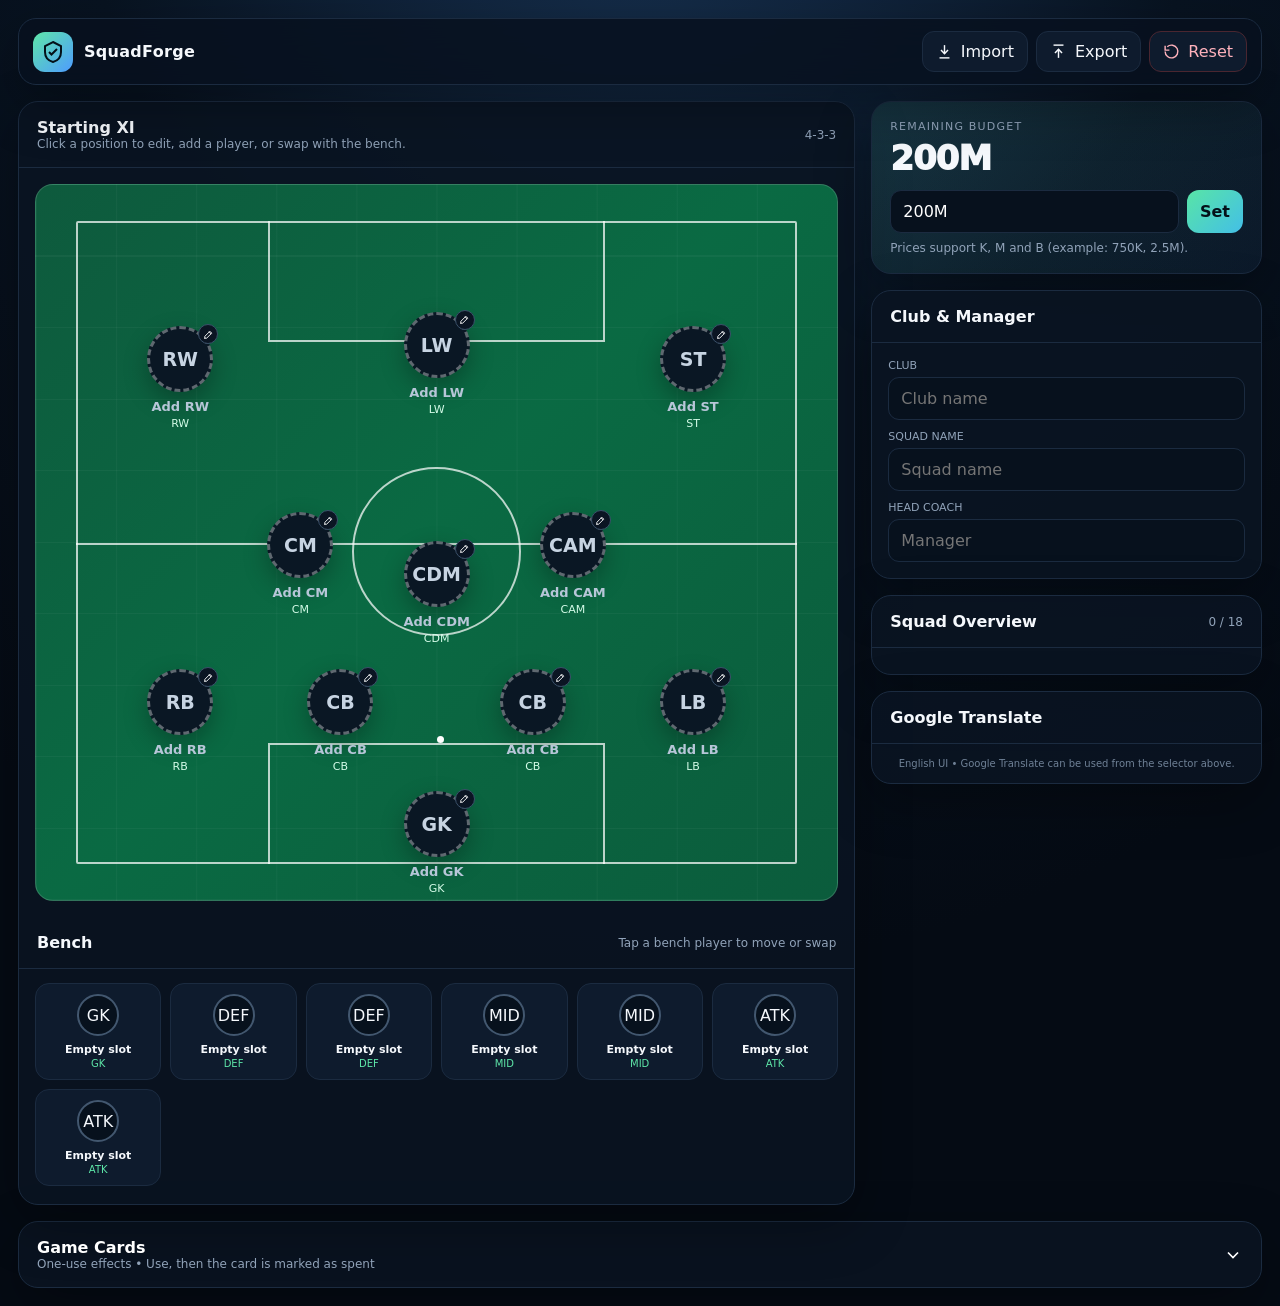
==== index.html @ 261056bf "Update index.html" ====
<!doctype html>
<html lang="en">
<head>
  <meta charset="utf-8">
  <meta name="viewport" content="width=device-width,initial-scale=1,viewport-fit=cover">
  <meta name="theme-color" content="#07111f">
  <title>SquadForge — Football Squad Builder</title>
  <style>
    :root{
      --bg:#050b14;--panel:#0a1422;--panel2:#0e1b2d;--line:#1b2b40;
      --text:#f5f8fc;--muted:#91a3b9;--accent:#5ee6a8;--accent2:#55a8ff;
      --danger:#ff657a;--gold:#f5c85b;--shadow:0 18px 55px rgba(0,0,0,.32);
      --radius:20px;
    }
    *{box-sizing:border-box}
    html,body{margin:0;min-height:100%;font-family:Inter,ui-sans-serif,system-ui,-apple-system,Segoe UI,Roboto,Arial,sans-serif;background:radial-gradient(circle at 50% -10%,#173252 0,#081321 35%,#050b14 70%);color:var(--text)}
    button,input,select{font:inherit}
    button{cursor:pointer}
    .app{max-width:1500px;margin:auto;padding:18px}
    .topbar{position:sticky;top:10px;z-index:30;display:flex;gap:12px;align-items:center;justify-content:space-between;background:rgba(7,17,31,.86);backdrop-filter:blur(18px);border:1px solid var(--line);padding:12px 14px;border-radius:18px;box-shadow:var(--shadow)}
    .brand{display:flex;align-items:center;gap:11px;font-weight:900;letter-spacing:.3px}
    .brand-mark{width:40px;height:40px;border-radius:12px;background:linear-gradient(135deg,var(--accent),#4e9cff);display:grid;place-items:center;color:#041019}
    .brand-mark svg{width:24px}
    .actions{display:flex;gap:8px;flex-wrap:wrap;justify-content:flex-end}
    .btn{border:1px solid var(--line);background:var(--panel2);color:var(--text);padding:10px 13px;border-radius:12px;display:inline-flex;align-items:center;gap:8px;transition:.2s}
    .btn:hover{transform:translateY(-1px);border-color:#355271}
    .btn.primary{background:linear-gradient(135deg,#58e5a6,#43bfe7);border:0;color:#041019;font-weight:800}
    .btn.danger{color:#ffb2bc;border-color:#4a2630}
    .btn svg{width:17px;height:17px}
    .layout{display:grid;grid-template-columns:minmax(0,1.5fr) minmax(330px,.7fr);gap:16px;margin-top:16px}
    .panel{background:rgba(10,20,34,.88);border:1px solid var(--line);border-radius:var(--radius);box-shadow:var(--shadow);overflow:hidden}
    .panel-head{padding:16px 18px;border-bottom:1px solid var(--line);display:flex;align-items:center;justify-content:space-between;gap:12px}
    .panel-head h2{font-size:16px;margin:0}
    .small{font-size:12px;color:var(--muted)}
    .pitch-wrap{padding:16px}
    .pitch{position:relative;aspect-ratio:1.12/1;min-height:560px;overflow:hidden;border-radius:18px;border:1px solid rgba(255,255,255,.15);
      background:
      linear-gradient(90deg,rgba(255,255,255,.035) 1px,transparent 1px) 0 0/10% 100%,
      repeating-linear-gradient(0deg,rgba(255,255,255,.035) 0 1px,transparent 1px 10%),
      linear-gradient(135deg,#0e5a3d,#0a6a43 48%,#0b5c3c);
    }
    .pitch:before{content:"";position:absolute;inset:5%;border:2px solid rgba(255,255,255,.72);border-radius:2px}
    .half{position:absolute;left:5%;right:5%;top:50%;border-top:2px solid rgba(255,255,255,.72)}
    .circle{position:absolute;width:21%;aspect-ratio:1;border:2px solid rgba(255,255,255,.72);border-radius:50%;left:39.5%;top:39.5%}
    .box{position:absolute;left:29%;right:29%;top:5%;height:17%;border:2px solid rgba(255,255,255,.72);border-top:0}
    .box2{position:absolute;left:29%;right:29%;bottom:5%;height:17%;border:2px solid rgba(255,255,255,.72);border-bottom:0}
    .spot{position:absolute;width:7px;height:7px;border-radius:50%;background:#fff;left:50%;top:22%}
    .spot2{position:absolute;width:7px;height:7px;border-radius:50%;background:#fff;left:50%;bottom:22%}
    .slot{position:absolute;transform:translate(-50%,-50%);width:112px;text-align:center;transition:.25s}
    .slot:hover{transform:translate(-50%,-50%) scale(1.04)}
    .avatar{width:66px;height:66px;margin:auto;border-radius:50%;border:3px solid rgba(255,255,255,.85);background:#0a1724;display:grid;place-items:center;overflow:hidden;box-shadow:0 9px 24px rgba(0,0,0,.28)}
    .avatar img{width:100%;height:100%;object-fit:cover}
    .avatar .num{font-weight:900;font-size:19px}
    .player-name{margin-top:7px;font-weight:800;font-size:13px;white-space:nowrap;overflow:hidden;text-overflow:ellipsis}
    .player-meta{margin-top:3px;font-size:11px;color:#d4fbe8}
    .slot.empty .avatar{border-style:dashed;border-color:rgba(255,255,255,.35);color:#c7d4e2}
    .slot.empty .player-name{color:#b7c6d8}
    .slot .edit-dot{position:absolute;right:18px;top:-2px;width:20px;height:20px;border-radius:50%;display:grid;place-items:center;background:#0b1523;border:1px solid #3a5069;color:#fff}
    .slot .edit-dot svg{width:11px}
    .s1{left:50%;top:92%}.s2{left:18%;top:75%}.s3{left:38%;top:75%}.s4{left:62%;top:75%}.s5{left:82%;top:75%}
    .s6{left:33%;top:53%}.s7{left:50%;top:57%}.s8{left:67%;top:53%}
    .s9{left:18%;top:27%}.s10{left:50%;top:25%}.s11{left:82%;top:27%}
    .bench{display:grid;grid-template-columns:repeat(6,1fr);gap:9px;padding:14px 16px 18px}
    .bench-card{min-width:0;background:var(--panel2);border:1px solid var(--line);border-radius:14px;padding:10px;text-align:center;transition:.2s}
    .bench-card:hover{border-color:#355271}
    .bench-avatar{width:42px;height:42px;border-radius:50%;margin:0 auto 7px;background:#07111d;border:2px solid #42576f;overflow:hidden;display:grid;place-items:center}
    .bench-avatar img{width:100%;height:100%;object-fit:cover}
    .bench-name{font-size:11px;font-weight:800;white-space:nowrap;overflow:hidden;text-overflow:ellipsis}
    .bench-price{font-size:10px;color:var(--accent);margin-top:2px}
    .side{display:flex;flex-direction:column;gap:16px}
    .budget{padding:18px;background:linear-gradient(135deg,rgba(94,230,168,.1),rgba(85,168,255,.06))}
    .budget-label{font-size:11px;color:var(--muted);text-transform:uppercase;letter-spacing:1.2px}
    .budget-value{font-size:34px;font-weight:950;margin:5px 0 12px;letter-spacing:-1px}
    .budget-row{display:grid;grid-template-columns:1fr auto;gap:8px}
    .input{width:100%;background:#07111d;border:1px solid var(--line);color:#fff;padding:11px 12px;border-radius:11px;outline:none}
    .input:focus{border-color:#4b8cc5;box-shadow:0 0 0 3px rgba(85,168,255,.1)}
    .fields{display:grid;gap:10px;padding:16px}
    .field label{display:block;color:var(--muted);font-size:11px;margin:0 0 5px}
    .field-row{display:grid;grid-template-columns:1fr 1fr;gap:9px}
    .player-list{padding:10px 16px 16px;display:grid;gap:7px}
    .list-row{display:grid;grid-template-columns:34px 1fr 80px 32px;gap:8px;align-items:center;background:#07111d;border:1px solid var(--line);padding:7px;border-radius:12px}
    .tiny-avatar{width:30px;height:30px;border-radius:50%;background:#102033;border:1px solid #38516d;overflow:hidden;display:grid;place-items:center;font-size:10px;font-weight:800}
    .tiny-avatar img{width:100%;height:100%;object-fit:cover}
    .list-main{min-width:0}.list-name{font-size:12px;font-weight:800;white-space:nowrap;overflow:hidden;text-overflow:ellipsis}.list-pos{font-size:10px;color:var(--muted)}
    .price{font-size:11px;color:var(--accent);text-align:right}
    .icon-btn{width:30px;height:30px;border-radius:9px;border:1px solid var(--line);background:#0d1b2b;color:#c8d6e5;display:grid;place-items:center}
    .icon-btn svg{width:14px}
    .cards-panel{margin-top:16px}
    .cards-toggle{width:100%;background:none;border:0;color:#fff;padding:16px 18px;display:flex;align-items:center;justify-content:space-between}
    .cards-toggle .chev{transition:.25s}
    .cards-panel.open .chev{transform:rotate(180deg)}
    .cards-content{max-height:0;overflow:hidden;transition:max-height .45s ease}
    .cards-panel.open .cards-content{max-height:1200px}
    .card-toolbar{display:flex;gap:8px;flex-wrap:wrap;padding:0 16px 13px}
    .cards-grid{display:grid;grid-template-columns:repeat(4,1fr);gap:10px;padding:0 16px 18px}
    .game-card{position:relative;min-height:135px;padding:13px;border-radius:16px;background:linear-gradient(160deg,#111f31,#091421);border:1px solid #24364d;transition:.25s}
    .game-card:hover{transform:translateY(-3px);border-color:#42627f}
    .game-card.used{opacity:.4;filter:saturate(.25)}
    .game-card .card-icon{width:34px;height:34px;border-radius:10px;display:grid;place-items:center;background:rgba(94,230,168,.1);color:var(--accent);border:1px solid rgba(94,230,168,.22);margin-bottom:10px}
    .game-card h4{margin:0;font-size:13px}.game-card p{font-size:11px;color:var(--muted);line-height:1.45;margin:6px 0 10px}
    .game-card button{font-size:10px;padding:7px 9px;border-radius:8px}
    .used-tag{position:absolute;top:10px;right:10px;font-size:9px;color:#9ba8b7}
    .modal{position:fixed;inset:0;background:rgba(0,0,0,.68);backdrop-filter:blur(8px);display:none;align-items:center;justify-content:center;padding:16px;z-index:100}
    .modal.show{display:flex}
    .modal-box{width:min(560px,100%);background:#0a1422;border:1px solid #273c55;border-radius:20px;box-shadow:0 30px 100px rgba(0,0,0,.55);overflow:hidden}
    .modal-head{padding:16px 18px;border-bottom:1px solid var(--line);display:flex;justify-content:space-between;align-items:center}
    .modal-body{padding:17px;display:grid;gap:12px}
    .modal-actions{padding:0 17px 17px;display:flex;gap:8px;justify-content:flex-end}
    .tabs{display:flex;gap:6px;padding:3px;background:#07111d;border:1px solid var(--line);border-radius:12px}
    .tab{flex:1;border:0;background:transparent;color:var(--muted);padding:9px;border-radius:9px}.tab.active{background:#13253a;color:#fff}
    .hidden{display:none!important}
    .toast{position:fixed;bottom:18px;left:50%;transform:translate(-50%,20px);opacity:0;pointer-events:none;background:#eafbf3;color:#07111d;padding:10px 14px;border-radius:12px;font-size:12px;font-weight:800;z-index:200;transition:.25s}
    .toast.show{opacity:1;transform:translate(-50%,0)}
    .footer-note{color:#6f8196;font-size:10px;text-align:center;padding:14px}
    @media(max-width:1050px){.layout{grid-template-columns:1fr}.side{display:grid;grid-template-columns:1fr 1fr}.pitch{min-height:520px}.cards-grid{grid-template-columns:repeat(3,1fr)}}
    @media(max-width:680px){.app{padding:9px}.topbar{top:5px}.actions .label{display:none}.layout{display:block}.side{display:block}.pitch-wrap{padding:9px}.pitch{min-height:500px}.slot{width:82px}.avatar{width:54px;height:54px}.player-name{font-size:11px}.bench{grid-template-columns:repeat(3,1fr)}.cards-grid{grid-template-columns:repeat(2,1fr)}.budget-value{font-size:28px}.box,.box2{left:26%;right:26%}}
  </style>
</head>
<body>
<div class="app">
  <header class="topbar">
    <div class="brand"><div class="brand-mark" aria-hidden="true">
      <svg viewBox="0 0 24 24" fill="none" stroke="currentColor" stroke-width="2"><path d="M12 2l8 4v6c0 5-3.4 8.7-8 10-4.6-1.3-8-5-8-10V6l8-4Z"/><path d="M8 12l2.5 2.5L16 9"/></svg>
    </div><span>SquadForge</span></div>
    <div class="actions">
      <button class="btn" id="importBtn"><svg viewBox="0 0 24 24" fill="none" stroke="currentColor" stroke-width="2"><path d="M12 3v12"/><path d="m7 10 5 5 5-5"/><path d="M5 21h14"/></svg><span class="label">Import</span></button>
      <button class="btn" id="exportBtn"><svg viewBox="0 0 24 24" fill="none" stroke="currentColor" stroke-width="2"><path d="M12 21V9"/><path d="m7 14 5-5 5 5"/><path d="M5 3h14"/></svg><span class="label">Export</span></button>
      <button class="btn danger" id="resetBtn"><svg viewBox="0 0 24 24" fill="none" stroke="currentColor" stroke-width="2"><path d="M3 12a9 9 0 1 0 3-6.7"/><path d="M3 4v6h6"/></svg><span class="label">Reset</span></button>
      <input id="fileInput" type="file" accept=".json,application/json" class="hidden">
    </div>
  </header>

  <main class="layout">
    <section class="panel">
      <div class="panel-head"><div><h2>Starting XI</h2><div class="small">Click a position to edit, add a player, or swap with the bench.</div></div><div class="small" id="formationText">4-3-3</div></div>
      <div class="pitch-wrap">
        <div class="pitch" id="pitch">
          <div class="half"></div><div class="circle"></div><div class="box"></div><div class="box2"></div><div class="spot"></div><div class="spot2"></div>
        </div>
      </div>
      <div class="panel-head"><h2>Bench</h2><div class="small">Tap a bench player to move or swap</div></div>
      <div class="bench" id="bench"></div>
    </section>

    <aside class="side">
      <section class="panel budget">
        <div class="budget-label">Remaining budget</div>
        <div class="budget-value" id="budgetValue">200M</div>
        <div class="budget-row">
          <input class="input" id="budgetInput" value="200M" aria-label="Starting budget">
          <button class="btn primary" id="setBudgetBtn">Set</button>
        </div>
        <div class="small" style="margin-top:8px">Prices support K, M and B (example: 750K, 2.5M).</div>
      </section>

      <section class="panel">
        <div class="panel-head"><h2>Club & Manager</h2></div>
        <div class="fields">
          <div class="field"><label>CLUB</label><input class="input" id="clubInput" placeholder="Club name"></div>
          <div class="field"><label>SQUAD NAME</label><input class="input" id="nameInput" placeholder="Squad name"></div>
          <div class="field"><label>HEAD COACH</label><input class="input" id="mgrInput" placeholder="Manager"></div>
        </div>
      </section>

      <section class="panel">
        <div class="panel-head"><h2>Squad Overview</h2><div class="small" id="playerCount">0 / 18</div></div>
        <div class="player-list" id="playerList"></div>
      </section>

      <section class="panel">
        <div class="panel-head"><h2>Google Translate</h2><div id="google_translate_element"></div></div>
        <div class="footer-note">English UI • Google Translate can be used from the selector above.</div>
      </section>
    </aside>
  </main>

  <section class="panel cards-panel" id="cardsPanel">
    <button class="cards-toggle" id="cardsToggle"><div><h2 style="margin:0;font-size:16px;text-align:left">Game Cards</h2><div class="small">One-use effects • Use, then the card is marked as spent</div></div>
      <svg class="chev" width="20" height="20" viewBox="0 0 24 24" fill="none" stroke="currentColor" stroke-width="2"><path d="m6 9 6 6 6-6"/></svg>
    </button>
    <div class="cards-content">
      <div class="card-toolbar">
        <button class="btn primary" id="randomCardsBtn">Random Cards</button>
        <input class="input" id="randomCount" type="number" min="1" max="35" value="5" style="width:100px">
        <button class="btn" id="addCardBtn">Add Custom Card</button>
        <button class="btn" id="resetCardsBtn">Reset Used Cards</button>
      </div>
      <div class="cards-grid" id="cardsGrid"></div>
    </div>
  </section>
</div>

<div class="modal" id="playerModal">
  <div class="modal-box">
    <div class="modal-head"><h3 id="modalTitle" style="margin:0">Edit Player</h3><button class="icon-btn" data-close="playerModal">×</button></div>
    <div class="modal-body">
      <input type="hidden" id="editSlot">
      <div class="field"><label>PLAYER NAME</label><input class="input" id="playerName" placeholder="Player name"></div>
      <div class="field-row">
        <div class="field"><label>PRICE</label><input class="input" id="playerPrice" placeholder="0M"></div>
        <div class="field"><label>POSITION</label><select class="input" id="playerPos"></select></div>
      </div>
      <div class="field"><label>PLAYER IMAGE (OPTIONAL)</label>
        <div class="tabs"><button class="tab active" id="urlTab">Image URL</button><button class="tab" id="uploadTab">Upload</button></div>
        <input class="input" id="playerImage" placeholder="https://...">
        <input id="playerFile" type="file" accept="image/*" class="hidden">
      </div>
      <div class="small">The image is stored locally in your browser when uploaded. URLs are saved with the squad.</div>
    </div>
    <div class="modal-actions"><button class="btn danger" id="deletePlayerBtn">Remove</button><button class="btn" data-close="playerModal">Cancel</button><button class="btn primary" id="savePlayerBtn">Save Player</button></div>
  </div>
</div>

<div class="modal" id="customCardModal">
  <div class="modal-box">
    <div class="modal-head"><h3 style="margin:0">Add Custom Card</h3><button class="icon-btn" data-close="customCardModal">×</button></div>
    <div class="modal-body">
      <div class="field"><label>CARD NAME</label><input class="input" id="customCardName" placeholder="Extra Transfer"></div>
      <div class="field"><label>EFFECT / DESCRIPTION</label><input class="input" id="customCardDesc" placeholder="Describe what this card does"></div>
    </div>
    <div class="modal-actions"><button class="btn" data-close="customCardModal">Cancel</button><button class="btn primary" id="saveCardBtn">Add Card</button></div>
  </div>
</div>

<div class="toast" id="toast"></div>

<script>
const POSITIONS = [
  {key:'GK', label:'GK'}, {key:'RB',label:'RB'}, {key:'CB1',label:'CB'}, {key:'CB2',label:'CB'}, {key:'LB',label:'LB'},
  {key:'CM',label:'CM'}, {key:'CDM',label:'CDM'}, {key:'CAM',label:'CAM'}, {key:'RW',label:'RW'}, {key:'LW',label:'LW'}, {key:'ST',label:'ST'}
];
const BENCH_POS = ['GK','DEF','DEF','MID','MID','ATK','ATK'];
const defaults = [
 ['doubleBudget','Double Budget','Double the current remaining budget for this round.'],
 ['freeTransfer','Free Transfer','Change one player without paying a transfer fee.'],
 ['swapAnywhere','Swap Anywhere','Swap any two players between XI and bench.'],
 ['benchBoost','Bench Boost','Promote one bench player into the XI without losing the outgoing player.'],
 ['priceFreeze','Price Freeze','Lock one player price until your next action.'],
 ['wildcard','Wildcard','Replace one selected player with a new player at any price.'],
 ['reroll','Reroll','Reroll one player slot and choose again.'],
 ['captain','Captain','Mark one XI player as Captain for your league rules.'],
 ['viceCaptain','Vice Captain','Mark one XI player as Vice Captain.'],
 ['positionShift','Position Shift','Move a player to a compatible position.'],
 ['budgetBonus','Budget Bonus','Add 5M to remaining budget.'],
 ['discount','Discount','Reduce one new player purchase by 2M.'],
 ['extraBench','Extra Bench','Unlock one temporary extra bench slot.'],
 ['scout','Scout','Reveal your next random card.'],
 ['insurance','Insurance','Refund the last player purchase price.'],
 ['loan','Loan','Temporarily move one bench player into the XI.'],
 ['fastTrack','Fast Track','Make two lineup swaps in one turn.'],
 ['freezeBench','Freeze Bench','Prevent one bench player from being swapped out.'],
 ['clubBoost','Club Boost','Choose a club and give its players a +1 boost in your own rules.'],
 ['managerBoost','Manager Boost','Give your manager one extra tactical change.'],
 ['tripleChoice','Triple Choice','Pick one of three random cards.'],
 ['reserveKeeper','Reserve Keeper','Promote your reserve GK to the starting XI.'],
 ['extraAttack','Extra Attack','Temporarily use a 3-4-3 formation.'],
 ['defensiveWall','Defensive Wall','Temporarily use a 5-3-2 formation.']
];
const slotClass = {GK:'s1',RB:'s2',CB1:'s3',CB2:'s4',LB:'s5',CM:'s6',CDM:'s7',CAM:'s8',RW:'s9',LW:'s10',ST:'s11'};
let state = loadState();

function initialState(){
  const players={};
  POSITIONS.forEach(p=>players[p.key]={name:'',price:0,pos:p.label,image:''});
  return {
    startingBudget:200000000, club:'', squadName:'', manager:'',
    players, bench:Array.from({length:7},(_,i)=>({name:'',price:0,pos:BENCH_POS[i],image:''})),
    cards:defaults.map(([id,name,desc])=>({id,name,desc,used:false,custom:false}))
  };
}
function loadState(){
  try{
    const raw=localStorage.getItem('squadforge_state');
    if(raw){ const s=JSON.parse(raw); return {...initialState(),...s}; }
  }catch(e){}
  return initialState();
}
function save(){ localStorage.setItem('squadforge_state',JSON.stringify(state)); }
function parseMoney(v){
  if(typeof v==='number') return v;
  const s=String(v||'').trim().toLowerCase().replace(/[$, ]/g,'');
  if(!s)return 0;
  const m=s.match(/^(-?[\d.]+)([kmb])?$/);
  if(!m)return 0;
  const n=parseFloat(m[1]); const mult={k:1e3,m:1e6,b:1e9}[m[2]||'']||1;
  return n*mult;
}
function money(n){
  n=Math.max(0,Math.round(n||0));
  if(n>=1e9)return (n/1e9).toFixed(n%1e9?1:0)+'B';
  if(n>=1e6)return (n/1e6).toFixed(n%1e6?1:0)+'M';
  if(n>=1e3)return (n/1e3).toFixed(n%1e3?1:0)+'K';
  return String(n);
}
function esc(s){return String(s??'').replace(/[&<>"']/g,m=>({'&':'&amp;','<':'&lt;','>':'&gt;','"':'&quot;',"'":'&#39;'}[m]))}
function icon(name){
 const paths={
  user:'<circle cx="12" cy="8" r="4"/><path d="M4 21c.8-4 3.5-6 8-6s7.2 2 8 6"/>',
  edit:'<path d="M4 20h4L19 9l-4-4L4 16v4Z"/><path d="m13.5 6.5 4 4"/>',
  trash:'<path d="M4 7h16"/><path d="M10 11v6M14 11v6"/><path d="m6 7 1 14h10l1-14M9 7V4h6v3"/>',
  bolt:'<path d="m13 2-9 12h7l-1 8 9-12h-7l1-8Z"/>',
  card:'<rect x="3" y="5" width="18" height="14" rx="2"/><path d="M7 9h10M7 13h5"/>'
 };
 return `<svg viewBox="0 0 24 24" fill="none" stroke="currentColor" stroke-width="2" stroke-linecap="round" stroke-linejoin="round">${paths[name]||paths.card}</svg>`;
}
function render(){
 document.getElementById('budgetValue').textContent=money(remainingBudget());
 document.getElementById('budgetInput').value=money(state.startingBudget);
 document.getElementById('clubInput').value=state.club;
 document.getElementById('nameInput').value=state.squadName;
 document.getElementById('mgrInput').value=state.manager;
 const pitch=document.getElementById('pitch');
 pitch.querySelectorAll('.slot').forEach(x=>x.remove());
 POSITIONS.forEach(p=>{
   const pl=state.players[p.key];
   const el=document.createElement('div'); el.className='slot '+slotClass[p.key]+(pl.name?'':' empty');
   el.innerHTML=`<div class="avatar">${pl.image?`<img src="${esc(pl.image)}" alt="">`:`<span class="num">${esc(p.label)}</span>`}</div>
     <div class="player-name">${esc(pl.name||'Add '+p.label)}</div>
     <div class="player-meta">${pl.name?money(pl.price):p.label}</div><span class="edit-dot">${icon('edit')}</span>`;
   el.onclick=()=>openPlayer(p.key,false);
   pitch.appendChild(el);
 });
 const bench=document.getElementById('bench'); bench.innerHTML='';
 state.bench.forEach((pl,i)=>{
   const el=document.createElement('div');el.className='bench-card';
   el.innerHTML=`<div class="bench-avatar">${pl.image?`<img src="${esc(pl.image)}" alt="">`:`<span>${esc(pl.pos)}</span>`}</div><div class="bench-name">${esc(pl.name||'Empty slot')}</div><div class="bench-price">${pl.name?money(pl.price):pl.pos}</div>`;
   el.onclick=()=>openPlayer('bench'+i,true); bench.appendChild(el);
 });
 const list=document.getElementById('playerList'); list.innerHTML='';
 const all=[...POSITIONS.map(p=>state.players[p.key]),...state.bench];
 all.forEach((pl,i)=>{
   if(!pl.name)return;
   const row=document.createElement('div');row.className='list-row';
   row.innerHTML=`<div class="tiny-avatar">${pl.image?`<img src="${esc(pl.image)}">`:icon('user')}</div><div class="list-main"><div class="list-name">${esc(pl.name)}</div><div class="list-pos">${esc(pl.pos)}</div></div><div class="price">${money(pl.price)}</div><button class="icon-btn" title="Edit">${icon('edit')}</button>`;
   row.querySelector('button').onclick=()=>openPlayer(i<11?POSITIONS[i].key:'bench'+(i-11),i>=11);
   list.appendChild(row);
 });
 document.getElementById('playerCount').textContent=all.filter(p=>p.name).length+' / 18';
 renderCards(); save();
}
function totalSpent(){return POSITIONS.reduce((a,p)=>a+parseMoney(state.players[p.key].price),0)+state.bench.reduce((a,p)=>a+parseMoney(p.price),0)}
function remainingBudget(){return Math.max(0,state.startingBudget-totalSpent())}
function openPlayer(slot,isBench){
 const pl=isBench?state.bench[+slot.replace('bench','')]:state.players[slot];
 document.getElementById('editSlot').value=slot;
 document.getElementById('modalTitle').textContent=pl.name?'Edit Player':'Add Player';
 document.getElementById('playerName').value=pl.name||'';
 document.getElementById('playerPrice').value=pl.name?money(pl.price):'';
 document.getElementById('playerImage').value=pl.image||'';
 const select=document.getElementById('playerPos'); select.innerHTML='';
 const opts=isBench?BENCH_POS:POSITIONS.map(p=>p.label);
 [...new Set(opts)].forEach(o=>{const op=document.createElement('option');op.value=o;op.textContent=o;select.appendChild(op)});
 select.value=pl.pos;
 document.getElementById('deletePlayerBtn').style.display=pl.name?'inline-flex':'none';
 document.getElementById('playerModal').classList.add('show');
}
function closeModal(id){document.getElementById(id).classList.remove('show')}
document.querySelectorAll('[data-close]').forEach(b=>b.onclick=()=>closeModal(b.dataset.close));
document.getElementById('savePlayerBtn').onclick=()=>{
 const slot=document.getElementById('editSlot').value, isBench=slot.startsWith('bench');
 const old=isBench?state.bench[+slot.replace('bench','')]:state.players[slot];
 const name=document.getElementById('playerName').value.trim(), price=parseMoney(document.getElementById('playerPrice').value);
 if(name && price>remainingBudget()+parseMoney(old.price)){toast('Not enough remaining budget.');return}
 const data={name,price,pos:document.getElementById('playerPos').value,image:document.getElementById('playerImage').value.trim()};
 if(isBench)state.bench[+slot.replace('bench','')]=data;else state.players[slot]=data;
 closeModal('playerModal');render();toast(name?'Player saved':'Slot cleared');
};
document.getElementById('deletePlayerBtn').onclick=()=>{
 const slot=document.getElementById('editSlot').value;
 if(slot.startsWith('bench'))state.bench[+slot.replace('bench','')]={name:'',price:0,pos:BENCH_POS[+slot.replace('bench','')],image:''};
 else state.players[slot]={name:'',price:0,pos:POSITIONS.find(p=>p.key===slot).label,image:''};
 closeModal('playerModal');render();toast('Player removed');
};
document.getElementById('urlTab').onclick=()=>{document.getElementById('urlTab').classList.add('active');document.getElementById('uploadTab').classList.remove('active');document.getElementById('playerFile').classList.add('hidden');document.getElementById('playerImage').classList.remove('hidden')};
document.getElementById('uploadTab').onclick=()=>{document.getElementById('uploadTab').classList.add('active');document.getElementById('urlTab').classList.remove('active');document.getElementById('playerFile').classList.remove('hidden');document.getElementById('playerImage').classList.add('hidden')};
document.getElementById('playerFile').onchange=e=>{
 const f=e.target.files[0];if(!f)return;const r=new FileReader();r.onload=()=>document.getElementById('playerImage').value=r.result;r.readAsDataURL(f);
 document.getElementById('urlTab').click();
};
['clubInput','nameInput','mgrInput'].forEach(id=>document.getElementById(id).addEventListener('input',e=>{
 state[{clubInput:'club',nameInput:'squadName',mgrInput:'manager'}[id]]=e.target.value;save();
}));
document.getElementById('setBudgetBtn').onclick=()=>{
 const n=parseMoney(document.getElementById('budgetInput').value);
 if(n<totalSpent()){toast('Starting budget cannot be lower than total squad cost.');return}
 state.startingBudget=n;render();toast('Budget updated');
};
document.getElementById('cardsToggle').onclick=()=>document.getElementById('cardsPanel').classList.toggle('open');
function renderCards(){
 const grid=document.getElementById('cardsGrid');grid.innerHTML='';
 state.cards.forEach(c=>{
   const el=document.createElement('article');el.className='game-card'+(c.used?' used':'');
   el.innerHTML=`<div class="card-icon">${icon('bolt')}</div>${c.used?'<span class="used-tag">USED</span>':''}<h4>${esc(c.name)}</h4><p>${esc(c.desc)}</p><button class="btn ${c.used?'':'primary'}" ${c.used?'disabled':''}>${c.used?'Spent':'Use Card'}</button>`;
   el.querySelector('button').onclick=()=>{c.used=true;save();renderCards();toast(c.name+' used');};
   grid.appendChild(el);
 });
}
document.getElementById('resetCardsBtn').onclick=()=>{state.cards.forEach(c=>c.used=false);save();renderCards();toast('Cards reset')};
document.getElementById('addCardBtn').onclick=()=>document.getElementById('customCardModal').classList.add('show');
document.getElementById('saveCardBtn').onclick=()=>{
 const n=document.getElementById('customCardName').value.trim(),d=document.getElementById('customCardDesc').value.trim();
 if(!n)return;state.cards.push({id:'custom_'+Date.now(),name:n,desc:d||'Custom card effect.',used:false,custom:true});document.getElementById('customCardName').value='';document.getElementById('customCardDesc').value='';closeModal('customCardModal');save();renderCards();toast('Custom card added');
};
document.getElementById('randomCardsBtn').onclick=()=>{
 const count=Math.max(1,Math.min(35,+document.getElementById('randomCount').value||5));
 const pool=state.cards.filter(c=>!c.used),out=[];
 while(pool.length&&out.length<count)out.push(pool.splice(Math.floor(Math.random()*pool.length),1)[0]);
 state.cards.forEach(c=>c._picked=false);out.forEach(c=>c._picked=true);save();renderCards();
 setTimeout(()=>out.forEach(c=>c._picked=false),100);
 toast(out.length+' random card'+(out.length===1?'':'s')+' selected');
};
document.getElementById('exportBtn').onclick=()=>{
 const blob=new Blob([JSON.stringify(state,null,2)],{type:'application/json'});const a=document.createElement('a');a.href=URL.createObjectURL(blob);a.download=(state.squadName||'squadforge-squad')+'.json';a.click();URL.revokeObjectURL(a.href);toast('Squad exported');
};
document.getElementById('importBtn').onclick=()=>document.getElementById('fileInput').click();
document.getElementById('fileInput').onchange=e=>{
 const f=e.target.files[0];if(!f)return;const r=new FileReader();r.onload=()=>{try{state={...initialState(),...JSON.parse(r.result)};save();render();toast('Squad imported')}catch(x){toast('Invalid squad file')}};r.readAsText(f);e.target.value='';
};
document.getElementById('resetBtn').onclick=()=>{
 if(confirm('Reset the entire squad, budget, club and cards? This cannot be undone.')){state=initialState();save();render();toast('Everything reset')}
};
function toast(t){const x=document.getElementById('toast');x.textContent=t;x.classList.add('show');clearTimeout(window.__toast);window.__toast=setTimeout(()=>x.classList.remove('show'),1800)}
render();
</script>
<script>
function googleTranslateElementInit(){new google.translate.TranslateElement({pageLanguage:'en',includedLanguages:'ar,en,fr,es,de,it,pt,tr'},'google_translate_element');}
</script>
<script src="https://translate.google.com/translate_a/element.js?cb=googleTranslateElementInit"></script>
</body>
</html>
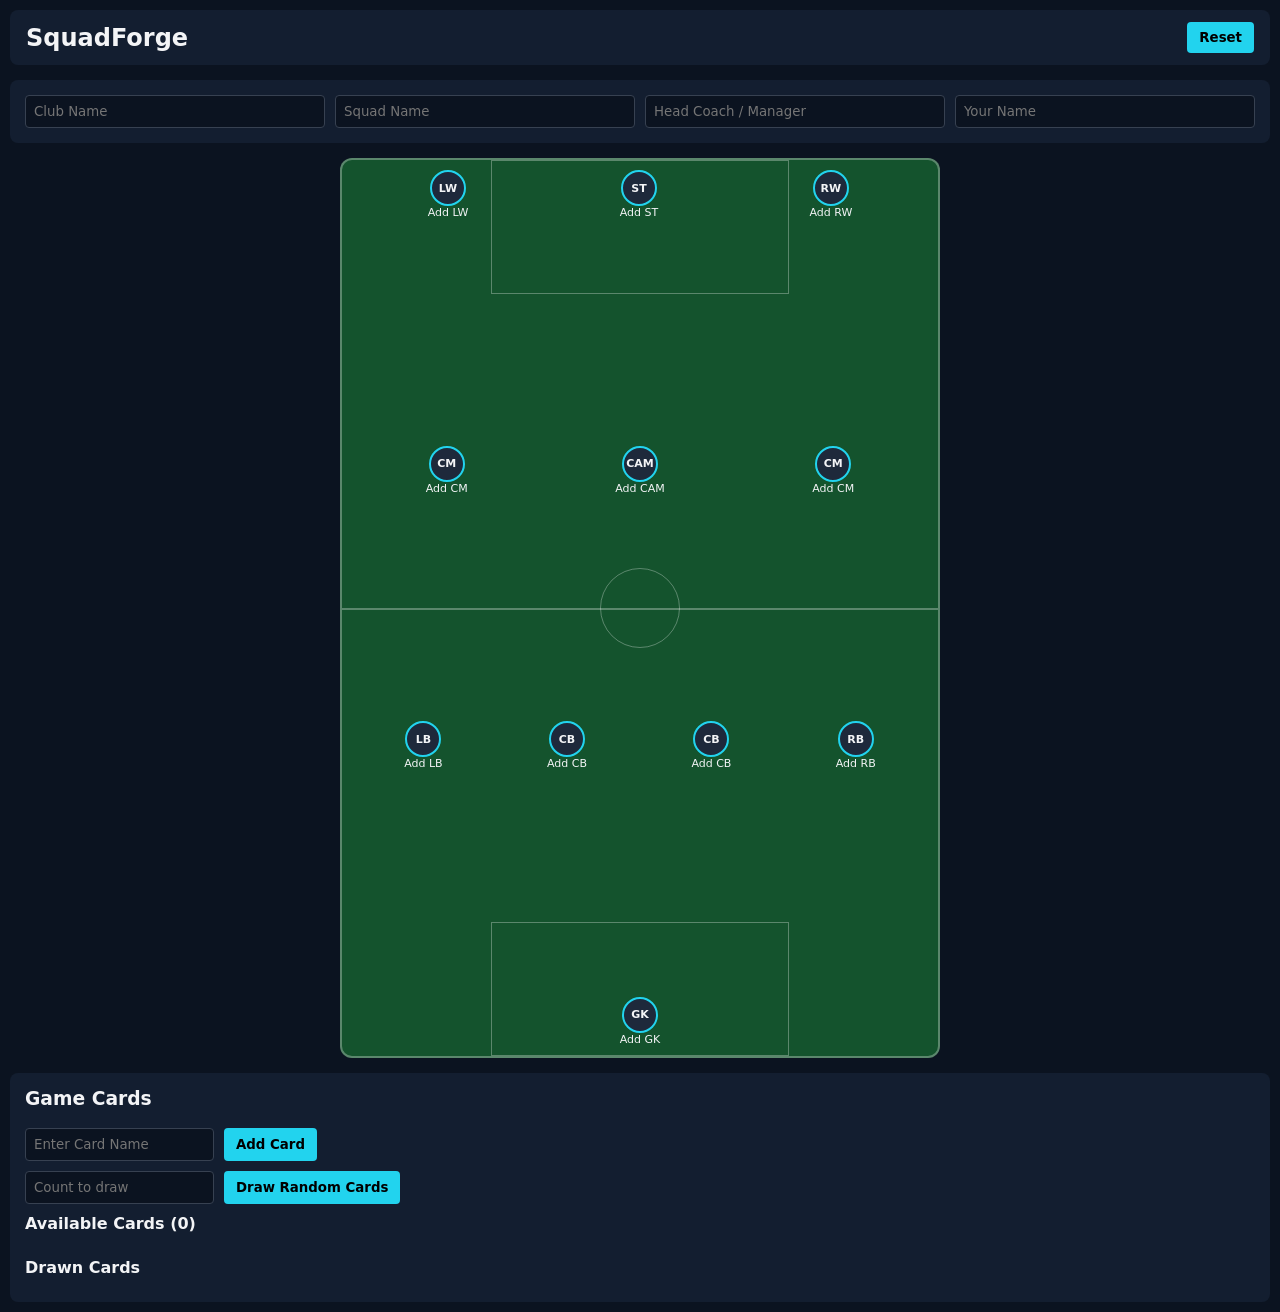
==== commit cce41817: "Update index.html" ====
--- a/index.html
+++ b/index.html
@@ -1,430 +1,320 @@
-<!doctype html>
+<!DOCTYPE html>
 <html lang="en">
 <head>
-  <meta charset="utf-8">
-  <meta name="viewport" content="width=device-width,initial-scale=1,viewport-fit=cover">
-  <meta name="theme-color" content="#07111f">
-  <title>SquadForge — Football Squad Builder</title>
+  <meta charset="UTF-8">
+  <meta name="viewport" content="width=device-width, initial-scale=1.0">
+  <title>SquadForge</title>
   <style>
-    :root{
-      --bg:#050b14;--panel:#0a1422;--panel2:#0e1b2d;--line:#1b2b40;
-      --text:#f5f8fc;--muted:#91a3b9;--accent:#5ee6a8;--accent2:#55a8ff;
-      --danger:#ff657a;--gold:#f5c85b;--shadow:0 18px 55px rgba(0,0,0,.32);
-      --radius:20px;
-    }
-    *{box-sizing:border-box}
-    html,body{margin:0;min-height:100%;font-family:Inter,ui-sans-serif,system-ui,-apple-system,Segoe UI,Roboto,Arial,sans-serif;background:radial-gradient(circle at 50% -10%,#173252 0,#081321 35%,#050b14 70%);color:var(--text)}
-    button,input,select{font:inherit}
-    button{cursor:pointer}
-    .app{max-width:1500px;margin:auto;padding:18px}
-    .topbar{position:sticky;top:10px;z-index:30;display:flex;gap:12px;align-items:center;justify-content:space-between;background:rgba(7,17,31,.86);backdrop-filter:blur(18px);border:1px solid var(--line);padding:12px 14px;border-radius:18px;box-shadow:var(--shadow)}
-    .brand{display:flex;align-items:center;gap:11px;font-weight:900;letter-spacing:.3px}
-    .brand-mark{width:40px;height:40px;border-radius:12px;background:linear-gradient(135deg,var(--accent),#4e9cff);display:grid;place-items:center;color:#041019}
-    .brand-mark svg{width:24px}
-    .actions{display:flex;gap:8px;flex-wrap:wrap;justify-content:flex-end}
-    .btn{border:1px solid var(--line);background:var(--panel2);color:var(--text);padding:10px 13px;border-radius:12px;display:inline-flex;align-items:center;gap:8px;transition:.2s}
-    .btn:hover{transform:translateY(-1px);border-color:#355271}
-    .btn.primary{background:linear-gradient(135deg,#58e5a6,#43bfe7);border:0;color:#041019;font-weight:800}
-    .btn.danger{color:#ffb2bc;border-color:#4a2630}
-    .btn svg{width:17px;height:17px}
-    .layout{display:grid;grid-template-columns:minmax(0,1.5fr) minmax(330px,.7fr);gap:16px;margin-top:16px}
-    .panel{background:rgba(10,20,34,.88);border:1px solid var(--line);border-radius:var(--radius);box-shadow:var(--shadow);overflow:hidden}
-    .panel-head{padding:16px 18px;border-bottom:1px solid var(--line);display:flex;align-items:center;justify-content:space-between;gap:12px}
-    .panel-head h2{font-size:16px;margin:0}
-    .small{font-size:12px;color:var(--muted)}
-    .pitch-wrap{padding:16px}
-    .pitch{position:relative;aspect-ratio:1.12/1;min-height:560px;overflow:hidden;border-radius:18px;border:1px solid rgba(255,255,255,.15);
-      background:
-      linear-gradient(90deg,rgba(255,255,255,.035) 1px,transparent 1px) 0 0/10% 100%,
-      repeating-linear-gradient(0deg,rgba(255,255,255,.035) 0 1px,transparent 1px 10%),
-      linear-gradient(135deg,#0e5a3d,#0a6a43 48%,#0b5c3c);
-    }
-    .pitch:before{content:"";position:absolute;inset:5%;border:2px solid rgba(255,255,255,.72);border-radius:2px}
-    .half{position:absolute;left:5%;right:5%;top:50%;border-top:2px solid rgba(255,255,255,.72)}
-    .circle{position:absolute;width:21%;aspect-ratio:1;border:2px solid rgba(255,255,255,.72);border-radius:50%;left:39.5%;top:39.5%}
-    .box{position:absolute;left:29%;right:29%;top:5%;height:17%;border:2px solid rgba(255,255,255,.72);border-top:0}
-    .box2{position:absolute;left:29%;right:29%;bottom:5%;height:17%;border:2px solid rgba(255,255,255,.72);border-bottom:0}
-    .spot{position:absolute;width:7px;height:7px;border-radius:50%;background:#fff;left:50%;top:22%}
-    .spot2{position:absolute;width:7px;height:7px;border-radius:50%;background:#fff;left:50%;bottom:22%}
-    .slot{position:absolute;transform:translate(-50%,-50%);width:112px;text-align:center;transition:.25s}
-    .slot:hover{transform:translate(-50%,-50%) scale(1.04)}
-    .avatar{width:66px;height:66px;margin:auto;border-radius:50%;border:3px solid rgba(255,255,255,.85);background:#0a1724;display:grid;place-items:center;overflow:hidden;box-shadow:0 9px 24px rgba(0,0,0,.28)}
-    .avatar img{width:100%;height:100%;object-fit:cover}
-    .avatar .num{font-weight:900;font-size:19px}
-    .player-name{margin-top:7px;font-weight:800;font-size:13px;white-space:nowrap;overflow:hidden;text-overflow:ellipsis}
-    .player-meta{margin-top:3px;font-size:11px;color:#d4fbe8}
-    .slot.empty .avatar{border-style:dashed;border-color:rgba(255,255,255,.35);color:#c7d4e2}
-    .slot.empty .player-name{color:#b7c6d8}
-    .slot .edit-dot{position:absolute;right:18px;top:-2px;width:20px;height:20px;border-radius:50%;display:grid;place-items:center;background:#0b1523;border:1px solid #3a5069;color:#fff}
-    .slot .edit-dot svg{width:11px}
-    .s1{left:50%;top:92%}.s2{left:18%;top:75%}.s3{left:38%;top:75%}.s4{left:62%;top:75%}.s5{left:82%;top:75%}
-    .s6{left:33%;top:53%}.s7{left:50%;top:57%}.s8{left:67%;top:53%}
-    .s9{left:18%;top:27%}.s10{left:50%;top:25%}.s11{left:82%;top:27%}
-    .bench{display:grid;grid-template-columns:repeat(6,1fr);gap:9px;padding:14px 16px 18px}
-    .bench-card{min-width:0;background:var(--panel2);border:1px solid var(--line);border-radius:14px;padding:10px;text-align:center;transition:.2s}
-    .bench-card:hover{border-color:#355271}
-    .bench-avatar{width:42px;height:42px;border-radius:50%;margin:0 auto 7px;background:#07111d;border:2px solid #42576f;overflow:hidden;display:grid;place-items:center}
-    .bench-avatar img{width:100%;height:100%;object-fit:cover}
-    .bench-name{font-size:11px;font-weight:800;white-space:nowrap;overflow:hidden;text-overflow:ellipsis}
-    .bench-price{font-size:10px;color:var(--accent);margin-top:2px}
-    .side{display:flex;flex-direction:column;gap:16px}
-    .budget{padding:18px;background:linear-gradient(135deg,rgba(94,230,168,.1),rgba(85,168,255,.06))}
-    .budget-label{font-size:11px;color:var(--muted);text-transform:uppercase;letter-spacing:1.2px}
-    .budget-value{font-size:34px;font-weight:950;margin:5px 0 12px;letter-spacing:-1px}
-    .budget-row{display:grid;grid-template-columns:1fr auto;gap:8px}
-    .input{width:100%;background:#07111d;border:1px solid var(--line);color:#fff;padding:11px 12px;border-radius:11px;outline:none}
-    .input:focus{border-color:#4b8cc5;box-shadow:0 0 0 3px rgba(85,168,255,.1)}
-    .fields{display:grid;gap:10px;padding:16px}
-    .field label{display:block;color:var(--muted);font-size:11px;margin:0 0 5px}
-    .field-row{display:grid;grid-template-columns:1fr 1fr;gap:9px}
-    .player-list{padding:10px 16px 16px;display:grid;gap:7px}
-    .list-row{display:grid;grid-template-columns:34px 1fr 80px 32px;gap:8px;align-items:center;background:#07111d;border:1px solid var(--line);padding:7px;border-radius:12px}
-    .tiny-avatar{width:30px;height:30px;border-radius:50%;background:#102033;border:1px solid #38516d;overflow:hidden;display:grid;place-items:center;font-size:10px;font-weight:800}
-    .tiny-avatar img{width:100%;height:100%;object-fit:cover}
-    .list-main{min-width:0}.list-name{font-size:12px;font-weight:800;white-space:nowrap;overflow:hidden;text-overflow:ellipsis}.list-pos{font-size:10px;color:var(--muted)}
-    .price{font-size:11px;color:var(--accent);text-align:right}
-    .icon-btn{width:30px;height:30px;border-radius:9px;border:1px solid var(--line);background:#0d1b2b;color:#c8d6e5;display:grid;place-items:center}
-    .icon-btn svg{width:14px}
-    .cards-panel{margin-top:16px}
-    .cards-toggle{width:100%;background:none;border:0;color:#fff;padding:16px 18px;display:flex;align-items:center;justify-content:space-between}
-    .cards-toggle .chev{transition:.25s}
-    .cards-panel.open .chev{transform:rotate(180deg)}
-    .cards-content{max-height:0;overflow:hidden;transition:max-height .45s ease}
-    .cards-panel.open .cards-content{max-height:1200px}
-    .card-toolbar{display:flex;gap:8px;flex-wrap:wrap;padding:0 16px 13px}
-    .cards-grid{display:grid;grid-template-columns:repeat(4,1fr);gap:10px;padding:0 16px 18px}
-    .game-card{position:relative;min-height:135px;padding:13px;border-radius:16px;background:linear-gradient(160deg,#111f31,#091421);border:1px solid #24364d;transition:.25s}
-    .game-card:hover{transform:translateY(-3px);border-color:#42627f}
-    .game-card.used{opacity:.4;filter:saturate(.25)}
-    .game-card .card-icon{width:34px;height:34px;border-radius:10px;display:grid;place-items:center;background:rgba(94,230,168,.1);color:var(--accent);border:1px solid rgba(94,230,168,.22);margin-bottom:10px}
-    .game-card h4{margin:0;font-size:13px}.game-card p{font-size:11px;color:var(--muted);line-height:1.45;margin:6px 0 10px}
-    .game-card button{font-size:10px;padding:7px 9px;border-radius:8px}
-    .used-tag{position:absolute;top:10px;right:10px;font-size:9px;color:#9ba8b7}
-    .modal{position:fixed;inset:0;background:rgba(0,0,0,.68);backdrop-filter:blur(8px);display:none;align-items:center;justify-content:center;padding:16px;z-index:100}
-    .modal.show{display:flex}
-    .modal-box{width:min(560px,100%);background:#0a1422;border:1px solid #273c55;border-radius:20px;box-shadow:0 30px 100px rgba(0,0,0,.55);overflow:hidden}
-    .modal-head{padding:16px 18px;border-bottom:1px solid var(--line);display:flex;justify-content:space-between;align-items:center}
-    .modal-body{padding:17px;display:grid;gap:12px}
-    .modal-actions{padding:0 17px 17px;display:flex;gap:8px;justify-content:flex-end}
-    .tabs{display:flex;gap:6px;padding:3px;background:#07111d;border:1px solid var(--line);border-radius:12px}
-    .tab{flex:1;border:0;background:transparent;color:var(--muted);padding:9px;border-radius:9px}.tab.active{background:#13253a;color:#fff}
-    .hidden{display:none!important}
-    .toast{position:fixed;bottom:18px;left:50%;transform:translate(-50%,20px);opacity:0;pointer-events:none;background:#eafbf3;color:#07111d;padding:10px 14px;border-radius:12px;font-size:12px;font-weight:800;z-index:200;transition:.25s}
-    .toast.show{opacity:1;transform:translate(-50%,0)}
-    .footer-note{color:#6f8196;font-size:10px;text-align:center;padding:14px}
-    @media(max-width:1050px){.layout{grid-template-columns:1fr}.side{display:grid;grid-template-columns:1fr 1fr}.pitch{min-height:520px}.cards-grid{grid-template-columns:repeat(3,1fr)}}
-    @media(max-width:680px){.app{padding:9px}.topbar{top:5px}.actions .label{display:none}.layout{display:block}.side{display:block}.pitch-wrap{padding:9px}.pitch{min-height:500px}.slot{width:82px}.avatar{width:54px;height:54px}.player-name{font-size:11px}.bench{grid-template-columns:repeat(3,1fr)}.cards-grid{grid-template-columns:repeat(2,1fr)}.budget-value{font-size:28px}.box,.box2{left:26%;right:26%}}
+    :root {
+      --bg: #0b1320;
+      --card-bg: #131e30;
+      --accent: #22d3ee;
+      --text: #f3f4f6;
+      --subtext: #9ca3af;
+      --pitch-bg: #14532d;
+      --pitch-line: rgba(255, 255, 255, 0.3);
+    }
+
+    * {
+      box-sizing: border-box;
+      margin: 0;
+      padding: 0;
+      font-family: system-ui, -apple-system, sans-serif;
+    }
+
+    body {
+      background-color: var(--bg);
+      color: var(--text);
+      padding: 10px;
+      display: flex;
+      flex-direction: column;
+      gap: 15px;
+    }
+
+    header {
+      display: flex;
+      justify-content: space-between;
+      align-items: center;
+      background: var(--card-bg);
+      padding: 12px 16px;
+      border-radius: 8px;
+    }
+
+    .info-header {
+      background: var(--card-bg);
+      padding: 15px;
+      border-radius: 8px;
+      display: flex;
+      flex-wrap: wrap;
+      gap: 10px;
+    }
+
+    .info-header input {
+      flex: 1;
+      min-width: 120px;
+      padding: 8px;
+      background: #0b1320;
+      border: 1px solid #374151;
+      color: white;
+      border-radius: 4px;
+    }
+
+    .pitch-container {
+      background: var(--pitch-bg);
+      border-radius: 12px;
+      padding: 10px;
+      position: relative;
+      width: 100%;
+      max-width: 600px;
+      margin: 0 auto;
+      aspect-ratio: 2/3;
+      display: flex;
+      flex-direction: column;
+      justify-content: space-between;
+      border: 2px solid var(--pitch-line);
+      overflow: hidden;
+    }
+
+    .pitch-line {
+      position: absolute;
+      border: 1px solid var(--pitch-line);
+      pointer-events: none;
+    }
+
+    .center-circle {
+      width: 80px;
+      height: 80px;
+      border-radius: 50%;
+      top: 50%;
+      left: 50%;
+      transform: translate(-50%, -50%);
+    }
+
+    .center-line {
+      width: 100%;
+      top: 50%;
+      left: 0;
+    }
+
+    .box-top {
+      width: 50%;
+      height: 15%;
+      top: 0;
+      left: 25%;
+    }
+
+    .box-bottom {
+      width: 50%;
+      height: 15%;
+      bottom: 0;
+      left: 25%;
+    }
+
+    .grid-row {
+      display: flex;
+      justify-content: space-around;
+      align-items: center;
+      z-index: 2;
+      width: 100%;
+    }
+
+    .player-slot {
+      display: flex;
+      flex-direction: column;
+      align-items: center;
+      font-size: 11px;
+      cursor: pointer;
+    }
+
+    .player-circle {
+      width: 36px;
+      height: 36px;
+      border-radius: 50%;
+      background: #1e293b;
+      border: 2px solid var(--accent);
+      display: flex;
+      align-items: center;
+      justify-content: center;
+      font-weight: bold;
+    }
+
+    .cards-section {
+      background: var(--card-bg);
+      padding: 15px;
+      border-radius: 8px;
+    }
+
+    .cards-controls {
+      display: flex;
+      gap: 10px;
+      margin-bottom: 10px;
+      flex-wrap: wrap;
+    }
+
+    .cards-controls input {
+      padding: 8px;
+      background: #0b1320;
+      border: 1px solid #374151;
+      color: white;
+      border-radius: 4px;
+    }
+
+    button {
+      background: var(--accent);
+      border: none;
+      color: #000;
+      padding: 8px 12px;
+      font-weight: bold;
+      border-radius: 4px;
+      cursor: pointer;
+    }
+
+    .cards-list {
+      display: grid;
+      grid-template-columns: repeat(auto-fill, minmax(120px, 1fr));
+      gap: 10px;
+      margin-top: 10px;
+    }
+
+    .card-item {
+      background: #1e293b;
+      padding: 10px;
+      border-radius: 6px;
+      text-align: center;
+      border: 1px solid var(--accent);
+    }
   </style>
 </head>
 <body>
-<div class="app">
-  <header class="topbar">
-    <div class="brand"><div class="brand-mark" aria-hidden="true">
-      <svg viewBox="0 0 24 24" fill="none" stroke="currentColor" stroke-width="2"><path d="M12 2l8 4v6c0 5-3.4 8.7-8 10-4.6-1.3-8-5-8-10V6l8-4Z"/><path d="M8 12l2.5 2.5L16 9"/></svg>
-    </div><span>SquadForge</span></div>
-    <div class="actions">
-      <button class="btn" id="importBtn"><svg viewBox="0 0 24 24" fill="none" stroke="currentColor" stroke-width="2"><path d="M12 3v12"/><path d="m7 10 5 5 5-5"/><path d="M5 21h14"/></svg><span class="label">Import</span></button>
-      <button class="btn" id="exportBtn"><svg viewBox="0 0 24 24" fill="none" stroke="currentColor" stroke-width="2"><path d="M12 21V9"/><path d="m7 14 5-5 5 5"/><path d="M5 3h14"/></svg><span class="label">Export</span></button>
-      <button class="btn danger" id="resetBtn"><svg viewBox="0 0 24 24" fill="none" stroke="currentColor" stroke-width="2"><path d="M3 12a9 9 0 1 0 3-6.7"/><path d="M3 4v6h6"/></svg><span class="label">Reset</span></button>
-      <input id="fileInput" type="file" accept=".json,application/json" class="hidden">
-    </div>
+
+  <header>
+    <h2>SquadForge</h2>
+    <button onclick="location.reload()">Reset</button>
   </header>
 
-  <main class="layout">
-    <section class="panel">
-      <div class="panel-head"><div><h2>Starting XI</h2><div class="small">Click a position to edit, add a player, or swap with the bench.</div></div><div class="small" id="formationText">4-3-3</div></div>
-      <div class="pitch-wrap">
-        <div class="pitch" id="pitch">
-          <div class="half"></div><div class="circle"></div><div class="box"></div><div class="box2"></div><div class="spot"></div><div class="spot2"></div>
-        </div>
-      </div>
-      <div class="panel-head"><h2>Bench</h2><div class="small">Tap a bench player to move or swap</div></div>
-      <div class="bench" id="bench"></div>
-    </section>
-
-    <aside class="side">
-      <section class="panel budget">
-        <div class="budget-label">Remaining budget</div>
-        <div class="budget-value" id="budgetValue">200M</div>
-        <div class="budget-row">
-          <input class="input" id="budgetInput" value="200M" aria-label="Starting budget">
-          <button class="btn primary" id="setBudgetBtn">Set</button>
-        </div>
-        <div class="small" style="margin-top:8px">Prices support K, M and B (example: 750K, 2.5M).</div>
-      </section>
-
-      <section class="panel">
-        <div class="panel-head"><h2>Club & Manager</h2></div>
-        <div class="fields">
-          <div class="field"><label>CLUB</label><input class="input" id="clubInput" placeholder="Club name"></div>
-          <div class="field"><label>SQUAD NAME</label><input class="input" id="nameInput" placeholder="Squad name"></div>
-          <div class="field"><label>HEAD COACH</label><input class="input" id="mgrInput" placeholder="Manager"></div>
-        </div>
-      </section>
-
-      <section class="panel">
-        <div class="panel-head"><h2>Squad Overview</h2><div class="small" id="playerCount">0 / 18</div></div>
-        <div class="player-list" id="playerList"></div>
-      </section>
-
-      <section class="panel">
-        <div class="panel-head"><h2>Google Translate</h2><div id="google_translate_element"></div></div>
-        <div class="footer-note">English UI • Google Translate can be used from the selector above.</div>
-      </section>
-    </aside>
-  </main>
-
-  <section class="panel cards-panel" id="cardsPanel">
-    <button class="cards-toggle" id="cardsToggle"><div><h2 style="margin:0;font-size:16px;text-align:left">Game Cards</h2><div class="small">One-use effects • Use, then the card is marked as spent</div></div>
-      <svg class="chev" width="20" height="20" viewBox="0 0 24 24" fill="none" stroke="currentColor" stroke-width="2"><path d="m6 9 6 6 6-6"/></svg>
-    </button>
-    <div class="cards-content">
-      <div class="card-toolbar">
-        <button class="btn primary" id="randomCardsBtn">Random Cards</button>
-        <input class="input" id="randomCount" type="number" min="1" max="35" value="5" style="width:100px">
-        <button class="btn" id="addCardBtn">Add Custom Card</button>
-        <button class="btn" id="resetCardsBtn">Reset Used Cards</button>
-      </div>
-      <div class="cards-grid" id="cardsGrid"></div>
-    </div>
-  </section>
-</div>
-
-<div class="modal" id="playerModal">
-  <div class="modal-box">
-    <div class="modal-head"><h3 id="modalTitle" style="margin:0">Edit Player</h3><button class="icon-btn" data-close="playerModal">×</button></div>
-    <div class="modal-body">
-      <input type="hidden" id="editSlot">
-      <div class="field"><label>PLAYER NAME</label><input class="input" id="playerName" placeholder="Player name"></div>
-      <div class="field-row">
-        <div class="field"><label>PRICE</label><input class="input" id="playerPrice" placeholder="0M"></div>
-        <div class="field"><label>POSITION</label><select class="input" id="playerPos"></select></div>
-      </div>
-      <div class="field"><label>PLAYER IMAGE (OPTIONAL)</label>
-        <div class="tabs"><button class="tab active" id="urlTab">Image URL</button><button class="tab" id="uploadTab">Upload</button></div>
-        <input class="input" id="playerImage" placeholder="https://...">
-        <input id="playerFile" type="file" accept="image/*" class="hidden">
-      </div>
-      <div class="small">The image is stored locally in your browser when uploaded. URLs are saved with the squad.</div>
-    </div>
-    <div class="modal-actions"><button class="btn danger" id="deletePlayerBtn">Remove</button><button class="btn" data-close="playerModal">Cancel</button><button class="btn primary" id="savePlayerBtn">Save Player</button></div>
+  <!-- معلومات الفريق واسم المستخدم فوق الملعب -->
+  <div class="info-header">
+    <input type="text" id="clubName" placeholder="Club Name">
+    <input type="text" id="squadName" placeholder="Squad Name">
+    <input type="text" id="managerName" placeholder="Head Coach / Manager">
+    <input type="text" id="userName" placeholder="Your Name">
   </div>
-</div>
-
-<div class="modal" id="customCardModal">
-  <div class="modal-box">
-    <div class="modal-head"><h3 style="margin:0">Add Custom Card</h3><button class="icon-btn" data-close="customCardModal">×</button></div>
-    <div class="modal-body">
-      <div class="field"><label>CARD NAME</label><input class="input" id="customCardName" placeholder="Extra Transfer"></div>
-      <div class="field"><label>EFFECT / DESCRIPTION</label><input class="input" id="customCardDesc" placeholder="Describe what this card does"></div>
-    </div>
-    <div class="modal-actions"><button class="btn" data-close="customCardModal">Cancel</button><button class="btn primary" id="saveCardBtn">Add Card</button></div>
+
+  <!-- الملعب متجاوب مع الهواتف -->
+  <div class="pitch-container">
+    <div class="pitch-line center-line"></div>
+    <div class="pitch-line center-circle"></div>
+    <div class="pitch-line box-top"></div>
+    <div class="pitch-line box-bottom"></div>
+
+    <!-- الهجوم -->
+    <div class="grid-row">
+      <div class="player-slot"><div class="player-circle">LW</div><span>Add LW</span></div>
+      <div class="player-slot"><div class="player-circle">ST</div><span>Add ST</span></div>
+      <div class="player-slot"><div class="player-circle">RW</div><span>Add RW</span></div>
+    </div>
+
+    <!-- الوسط -->
+    <div class="grid-row">
+      <div class="player-slot"><div class="player-circle">CM</div><span>Add CM</span></div>
+      <div class="player-slot"><div class="player-circle">CAM</div><span>Add CAM</span></div>
+      <div class="player-slot"><div class="player-circle">CM</div><span>Add CM</span></div>
+    </div>
+
+    <!-- الدفاع -->
+    <div class="grid-row">
+      <div class="player-slot"><div class="player-circle">LB</div><span>Add LB</span></div>
+      <div class="player-slot"><div class="player-circle">CB</div><span>Add CB</span></div>
+      <div class="player-slot"><div class="player-circle">CB</div><span>Add CB</span></div>
+      <div class="player-slot"><div class="player-circle">RB</div><span>Add RB</span></div>
+    </div>
+
+    <!-- حارس المرمى -->
+    <div class="grid-row">
+      <div class="player-slot"><div class="player-circle">GK</div><span>Add GK</span></div>
+    </div>
   </div>
-</div>
-
-<div class="toast" id="toast"></div>
-
-<script>
-const POSITIONS = [
-  {key:'GK', label:'GK'}, {key:'RB',label:'RB'}, {key:'CB1',label:'CB'}, {key:'CB2',label:'CB'}, {key:'LB',label:'LB'},
-  {key:'CM',label:'CM'}, {key:'CDM',label:'CDM'}, {key:'CAM',label:'CAM'}, {key:'RW',label:'RW'}, {key:'LW',label:'LW'}, {key:'ST',label:'ST'}
-];
-const BENCH_POS = ['GK','DEF','DEF','MID','MID','ATK','ATK'];
-const defaults = [
- ['doubleBudget','Double Budget','Double the current remaining budget for this round.'],
- ['freeTransfer','Free Transfer','Change one player without paying a transfer fee.'],
- ['swapAnywhere','Swap Anywhere','Swap any two players between XI and bench.'],
- ['benchBoost','Bench Boost','Promote one bench player into the XI without losing the outgoing player.'],
- ['priceFreeze','Price Freeze','Lock one player price until your next action.'],
- ['wildcard','Wildcard','Replace one selected player with a new player at any price.'],
- ['reroll','Reroll','Reroll one player slot and choose again.'],
- ['captain','Captain','Mark one XI player as Captain for your league rules.'],
- ['viceCaptain','Vice Captain','Mark one XI player as Vice Captain.'],
- ['positionShift','Position Shift','Move a player to a compatible position.'],
- ['budgetBonus','Budget Bonus','Add 5M to remaining budget.'],
- ['discount','Discount','Reduce one new player purchase by 2M.'],
- ['extraBench','Extra Bench','Unlock one temporary extra bench slot.'],
- ['scout','Scout','Reveal your next random card.'],
- ['insurance','Insurance','Refund the last player purchase price.'],
- ['loan','Loan','Temporarily move one bench player into the XI.'],
- ['fastTrack','Fast Track','Make two lineup swaps in one turn.'],
- ['freezeBench','Freeze Bench','Prevent one bench player from being swapped out.'],
- ['clubBoost','Club Boost','Choose a club and give its players a +1 boost in your own rules.'],
- ['managerBoost','Manager Boost','Give your manager one extra tactical change.'],
- ['tripleChoice','Triple Choice','Pick one of three random cards.'],
- ['reserveKeeper','Reserve Keeper','Promote your reserve GK to the starting XI.'],
- ['extraAttack','Extra Attack','Temporarily use a 3-4-3 formation.'],
- ['defensiveWall','Defensive Wall','Temporarily use a 5-3-2 formation.']
-];
-const slotClass = {GK:'s1',RB:'s2',CB1:'s3',CB2:'s4',LB:'s5',CM:'s6',CDM:'s7',CAM:'s8',RW:'s9',LW:'s10',ST:'s11'};
-let state = loadState();
-
-function initialState(){
-  const players={};
-  POSITIONS.forEach(p=>players[p.key]={name:'',price:0,pos:p.label,image:''});
-  return {
-    startingBudget:200000000, club:'', squadName:'', manager:'',
-    players, bench:Array.from({length:7},(_,i)=>({name:'',price:0,pos:BENCH_POS[i],image:''})),
-    cards:defaults.map(([id,name,desc])=>({id,name,desc,used:false,custom:false}))
-  };
-}
-function loadState(){
-  try{
-    const raw=localStorage.getItem('squadforge_state');
-    if(raw){ const s=JSON.parse(raw); return {...initialState(),...s}; }
-  }catch(e){}
-  return initialState();
-}
-function save(){ localStorage.setItem('squadforge_state',JSON.stringify(state)); }
-function parseMoney(v){
-  if(typeof v==='number') return v;
-  const s=String(v||'').trim().toLowerCase().replace(/[$, ]/g,'');
-  if(!s)return 0;
-  const m=s.match(/^(-?[\d.]+)([kmb])?$/);
-  if(!m)return 0;
-  const n=parseFloat(m[1]); const mult={k:1e3,m:1e6,b:1e9}[m[2]||'']||1;
-  return n*mult;
-}
-function money(n){
-  n=Math.max(0,Math.round(n||0));
-  if(n>=1e9)return (n/1e9).toFixed(n%1e9?1:0)+'B';
-  if(n>=1e6)return (n/1e6).toFixed(n%1e6?1:0)+'M';
-  if(n>=1e3)return (n/1e3).toFixed(n%1e3?1:0)+'K';
-  return String(n);
-}
-function esc(s){return String(s??'').replace(/[&<>"']/g,m=>({'&':'&amp;','<':'&lt;','>':'&gt;','"':'&quot;',"'":'&#39;'}[m]))}
-function icon(name){
- const paths={
-  user:'<circle cx="12" cy="8" r="4"/><path d="M4 21c.8-4 3.5-6 8-6s7.2 2 8 6"/>',
-  edit:'<path d="M4 20h4L19 9l-4-4L4 16v4Z"/><path d="m13.5 6.5 4 4"/>',
-  trash:'<path d="M4 7h16"/><path d="M10 11v6M14 11v6"/><path d="m6 7 1 14h10l1-14M9 7V4h6v3"/>',
-  bolt:'<path d="m13 2-9 12h7l-1 8 9-12h-7l1-8Z"/>',
-  card:'<rect x="3" y="5" width="18" height="14" rx="2"/><path d="M7 9h10M7 13h5"/>'
- };
- return `<svg viewBox="0 0 24 24" fill="none" stroke="currentColor" stroke-width="2" stroke-linecap="round" stroke-linejoin="round">${paths[name]||paths.card}</svg>`;
-}
-function render(){
- document.getElementById('budgetValue').textContent=money(remainingBudget());
- document.getElementById('budgetInput').value=money(state.startingBudget);
- document.getElementById('clubInput').value=state.club;
- document.getElementById('nameInput').value=state.squadName;
- document.getElementById('mgrInput').value=state.manager;
- const pitch=document.getElementById('pitch');
- pitch.querySelectorAll('.slot').forEach(x=>x.remove());
- POSITIONS.forEach(p=>{
-   const pl=state.players[p.key];
-   const el=document.createElement('div'); el.className='slot '+slotClass[p.key]+(pl.name?'':' empty');
-   el.innerHTML=`<div class="avatar">${pl.image?`<img src="${esc(pl.image)}" alt="">`:`<span class="num">${esc(p.label)}</span>`}</div>
-     <div class="player-name">${esc(pl.name||'Add '+p.label)}</div>
-     <div class="player-meta">${pl.name?money(pl.price):p.label}</div><span class="edit-dot">${icon('edit')}</span>`;
-   el.onclick=()=>openPlayer(p.key,false);
-   pitch.appendChild(el);
- });
- const bench=document.getElementById('bench'); bench.innerHTML='';
- state.bench.forEach((pl,i)=>{
-   const el=document.createElement('div');el.className='bench-card';
-   el.innerHTML=`<div class="bench-avatar">${pl.image?`<img src="${esc(pl.image)}" alt="">`:`<span>${esc(pl.pos)}</span>`}</div><div class="bench-name">${esc(pl.name||'Empty slot')}</div><div class="bench-price">${pl.name?money(pl.price):pl.pos}</div>`;
-   el.onclick=()=>openPlayer('bench'+i,true); bench.appendChild(el);
- });
- const list=document.getElementById('playerList'); list.innerHTML='';
- const all=[...POSITIONS.map(p=>state.players[p.key]),...state.bench];
- all.forEach((pl,i)=>{
-   if(!pl.name)return;
-   const row=document.createElement('div');row.className='list-row';
-   row.innerHTML=`<div class="tiny-avatar">${pl.image?`<img src="${esc(pl.image)}">`:icon('user')}</div><div class="list-main"><div class="list-name">${esc(pl.name)}</div><div class="list-pos">${esc(pl.pos)}</div></div><div class="price">${money(pl.price)}</div><button class="icon-btn" title="Edit">${icon('edit')}</button>`;
-   row.querySelector('button').onclick=()=>openPlayer(i<11?POSITIONS[i].key:'bench'+(i-11),i>=11);
-   list.appendChild(row);
- });
- document.getElementById('playerCount').textContent=all.filter(p=>p.name).length+' / 18';
- renderCards(); save();
-}
-function totalSpent(){return POSITIONS.reduce((a,p)=>a+parseMoney(state.players[p.key].price),0)+state.bench.reduce((a,p)=>a+parseMoney(p.price),0)}
-function remainingBudget(){return Math.max(0,state.startingBudget-totalSpent())}
-function openPlayer(slot,isBench){
- const pl=isBench?state.bench[+slot.replace('bench','')]:state.players[slot];
- document.getElementById('editSlot').value=slot;
- document.getElementById('modalTitle').textContent=pl.name?'Edit Player':'Add Player';
- document.getElementById('playerName').value=pl.name||'';
- document.getElementById('playerPrice').value=pl.name?money(pl.price):'';
- document.getElementById('playerImage').value=pl.image||'';
- const select=document.getElementById('playerPos'); select.innerHTML='';
- const opts=isBench?BENCH_POS:POSITIONS.map(p=>p.label);
- [...new Set(opts)].forEach(o=>{const op=document.createElement('option');op.value=o;op.textContent=o;select.appendChild(op)});
- select.value=pl.pos;
- document.getElementById('deletePlayerBtn').style.display=pl.name?'inline-flex':'none';
- document.getElementById('playerModal').classList.add('show');
-}
-function closeModal(id){document.getElementById(id).classList.remove('show')}
-document.querySelectorAll('[data-close]').forEach(b=>b.onclick=()=>closeModal(b.dataset.close));
-document.getElementById('savePlayerBtn').onclick=()=>{
- const slot=document.getElementById('editSlot').value, isBench=slot.startsWith('bench');
- const old=isBench?state.bench[+slot.replace('bench','')]:state.players[slot];
- const name=document.getElementById('playerName').value.trim(), price=parseMoney(document.getElementById('playerPrice').value);
- if(name && price>remainingBudget()+parseMoney(old.price)){toast('Not enough remaining budget.');return}
- const data={name,price,pos:document.getElementById('playerPos').value,image:document.getElementById('playerImage').value.trim()};
- if(isBench)state.bench[+slot.replace('bench','')]=data;else state.players[slot]=data;
- closeModal('playerModal');render();toast(name?'Player saved':'Slot cleared');
-};
-document.getElementById('deletePlayerBtn').onclick=()=>{
- const slot=document.getElementById('editSlot').value;
- if(slot.startsWith('bench'))state.bench[+slot.replace('bench','')]={name:'',price:0,pos:BENCH_POS[+slot.replace('bench','')],image:''};
- else state.players[slot]={name:'',price:0,pos:POSITIONS.find(p=>p.key===slot).label,image:''};
- closeModal('playerModal');render();toast('Player removed');
-};
-document.getElementById('urlTab').onclick=()=>{document.getElementById('urlTab').classList.add('active');document.getElementById('uploadTab').classList.remove('active');document.getElementById('playerFile').classList.add('hidden');document.getElementById('playerImage').classList.remove('hidden')};
-document.getElementById('uploadTab').onclick=()=>{document.getElementById('uploadTab').classList.add('active');document.getElementById('urlTab').classList.remove('active');document.getElementById('playerFile').classList.remove('hidden');document.getElementById('playerImage').classList.add('hidden')};
-document.getElementById('playerFile').onchange=e=>{
- const f=e.target.files[0];if(!f)return;const r=new FileReader();r.onload=()=>document.getElementById('playerImage').value=r.result;r.readAsDataURL(f);
- document.getElementById('urlTab').click();
-};
-['clubInput','nameInput','mgrInput'].forEach(id=>document.getElementById(id).addEventListener('input',e=>{
- state[{clubInput:'club',nameInput:'squadName',mgrInput:'manager'}[id]]=e.target.value;save();
-}));
-document.getElementById('setBudgetBtn').onclick=()=>{
- const n=parseMoney(document.getElementById('budgetInput').value);
- if(n<totalSpent()){toast('Starting budget cannot be lower than total squad cost.');return}
- state.startingBudget=n;render();toast('Budget updated');
-};
-document.getElementById('cardsToggle').onclick=()=>document.getElementById('cardsPanel').classList.toggle('open');
-function renderCards(){
- const grid=document.getElementById('cardsGrid');grid.innerHTML='';
- state.cards.forEach(c=>{
-   const el=document.createElement('article');el.className='game-card'+(c.used?' used':'');
-   el.innerHTML=`<div class="card-icon">${icon('bolt')}</div>${c.used?'<span class="used-tag">USED</span>':''}<h4>${esc(c.name)}</h4><p>${esc(c.desc)}</p><button class="btn ${c.used?'':'primary'}" ${c.used?'disabled':''}>${c.used?'Spent':'Use Card'}</button>`;
-   el.querySelector('button').onclick=()=>{c.used=true;save();renderCards();toast(c.name+' used');};
-   grid.appendChild(el);
- });
-}
-document.getElementById('resetCardsBtn').onclick=()=>{state.cards.forEach(c=>c.used=false);save();renderCards();toast('Cards reset')};
-document.getElementById('addCardBtn').onclick=()=>document.getElementById('customCardModal').classList.add('show');
-document.getElementById('saveCardBtn').onclick=()=>{
- const n=document.getElementById('customCardName').value.trim(),d=document.getElementById('customCardDesc').value.trim();
- if(!n)return;state.cards.push({id:'custom_'+Date.now(),name:n,desc:d||'Custom card effect.',used:false,custom:true});document.getElementById('customCardName').value='';document.getElementById('customCardDesc').value='';closeModal('customCardModal');save();renderCards();toast('Custom card added');
-};
-document.getElementById('randomCardsBtn').onclick=()=>{
- const count=Math.max(1,Math.min(35,+document.getElementById('randomCount').value||5));
- const pool=state.cards.filter(c=>!c.used),out=[];
- while(pool.length&&out.length<count)out.push(pool.splice(Math.floor(Math.random()*pool.length),1)[0]);
- state.cards.forEach(c=>c._picked=false);out.forEach(c=>c._picked=true);save();renderCards();
- setTimeout(()=>out.forEach(c=>c._picked=false),100);
- toast(out.length+' random card'+(out.length===1?'':'s')+' selected');
-};
-document.getElementById('exportBtn').onclick=()=>{
- const blob=new Blob([JSON.stringify(state,null,2)],{type:'application/json'});const a=document.createElement('a');a.href=URL.createObjectURL(blob);a.download=(state.squadName||'squadforge-squad')+'.json';a.click();URL.revokeObjectURL(a.href);toast('Squad exported');
-};
-document.getElementById('importBtn').onclick=()=>document.getElementById('fileInput').click();
-document.getElementById('fileInput').onchange=e=>{
- const f=e.target.files[0];if(!f)return;const r=new FileReader();r.onload=()=>{try{state={...initialState(),...JSON.parse(r.result)};save();render();toast('Squad imported')}catch(x){toast('Invalid squad file')}};r.readAsText(f);e.target.value='';
-};
-document.getElementById('resetBtn').onclick=()=>{
- if(confirm('Reset the entire squad, budget, club and cards? This cannot be undone.')){state=initialState();save();render();toast('Everything reset')}
-};
-function toast(t){const x=document.getElementById('toast');x.textContent=t;x.classList.add('show');clearTimeout(window.__toast);window.__toast=setTimeout(()=>x.classList.remove('show'),1800)}
-render();
-</script>
-<script>
-function googleTranslateElementInit(){new google.translate.TranslateElement({pageLanguage:'en',includedLanguages:'ar,en,fr,es,de,it,pt,tr'},'google_translate_element');}
-</script>
-<script src="https://translate.google.com/translate_a/element.js?cb=googleTranslateElementInit"></script>
+
+  <!-- قسم إدارة الكروت -->
+  <div class="cards-section">
+    <h3>Game Cards</h3>
+    <br>
+    <div class="cards-controls">
+      <input type="text" id="newCardInput" placeholder="Enter Card Name">
+      <button onclick="addCustomCard()">Add Card</button>
+    </div>
+
+    <div class="cards-controls">
+      <input type="number" id="randomCountInput" placeholder="Count to draw" min="1">
+      <button onclick="drawRandomCards()">Draw Random Cards</button>
+    </div>
+
+    <h4>Available Cards (<span id="cardCount">0</span>)</h4>
+    <div class="cards-list" id="cardsContainer"></div>
+
+    <h4 style="margin-top: 15px;">Drawn Cards</h4>
+    <div class="cards-list" id="drawnCardsContainer"></div>
+  </div>
+
+  <script>
+    let customCards = [];
+
+    function addCustomCard() {
+      const input = document.getElementById('newCardInput');
+      const name = input.value.trim();
+      if (!name) return;
+
+      customCards.push(name);
+      input.value = '';
+      renderCards();
+    }
+
+    function renderCards() {
+      const container = document.getElementById('cardsContainer');
+      document.getElementById('cardCount').innerText = customCards.length;
+      container.innerHTML = '';
+
+      customCards.forEach((card, index) => {
+        const cardDiv = document.createElement('div');
+        cardDiv.className = 'card-item';
+        cardDiv.innerText = card;
+        container.appendChild(cardDiv);
+      });
+    }
+
+    function drawRandomCards() {
+      const countInput = document.getElementById('randomCountInput');
+      const count = parseInt(countInput.value);
+
+      if (isNaN(count) || count <= 0) {
+        alert('الرجاء كتابة عدد صحيح للكروت المطلوب سحبها.');
+        return;
+      }
+
+      if (count > customCards.length) {
+        alert(`تنبيه: لا يوجد سوى ${customCards.length} كروت متاحة، لا يمكنك طلب سحب ${count} كروت!`);
+        return;
+      }
+
+      // سحب عشوائي
+      let tempCards = [...customCards];
+      let drawn = [];
+
+      for (let i = 0; i < count; i++) {
+        const randomIndex = Math.floor(Math.random() * tempCards.length);
+        drawn.push(tempCards.splice(randomIndex, 1)[0]);
+      }
+
+      const drawnContainer = document.getElementById('drawnCardsContainer');
+      drawnContainer.innerHTML = '';
+      drawn.forEach(card => {
+        const cardDiv = document.createElement('div');
+        cardDiv.className = 'card-item';
+        cardDiv.style.borderColor = '#e11d48';
+        cardDiv.innerText = card;
+        drawnContainer.appendChild(cardDiv);
+      });
+    }
+  </script>
 </body>
 </html>
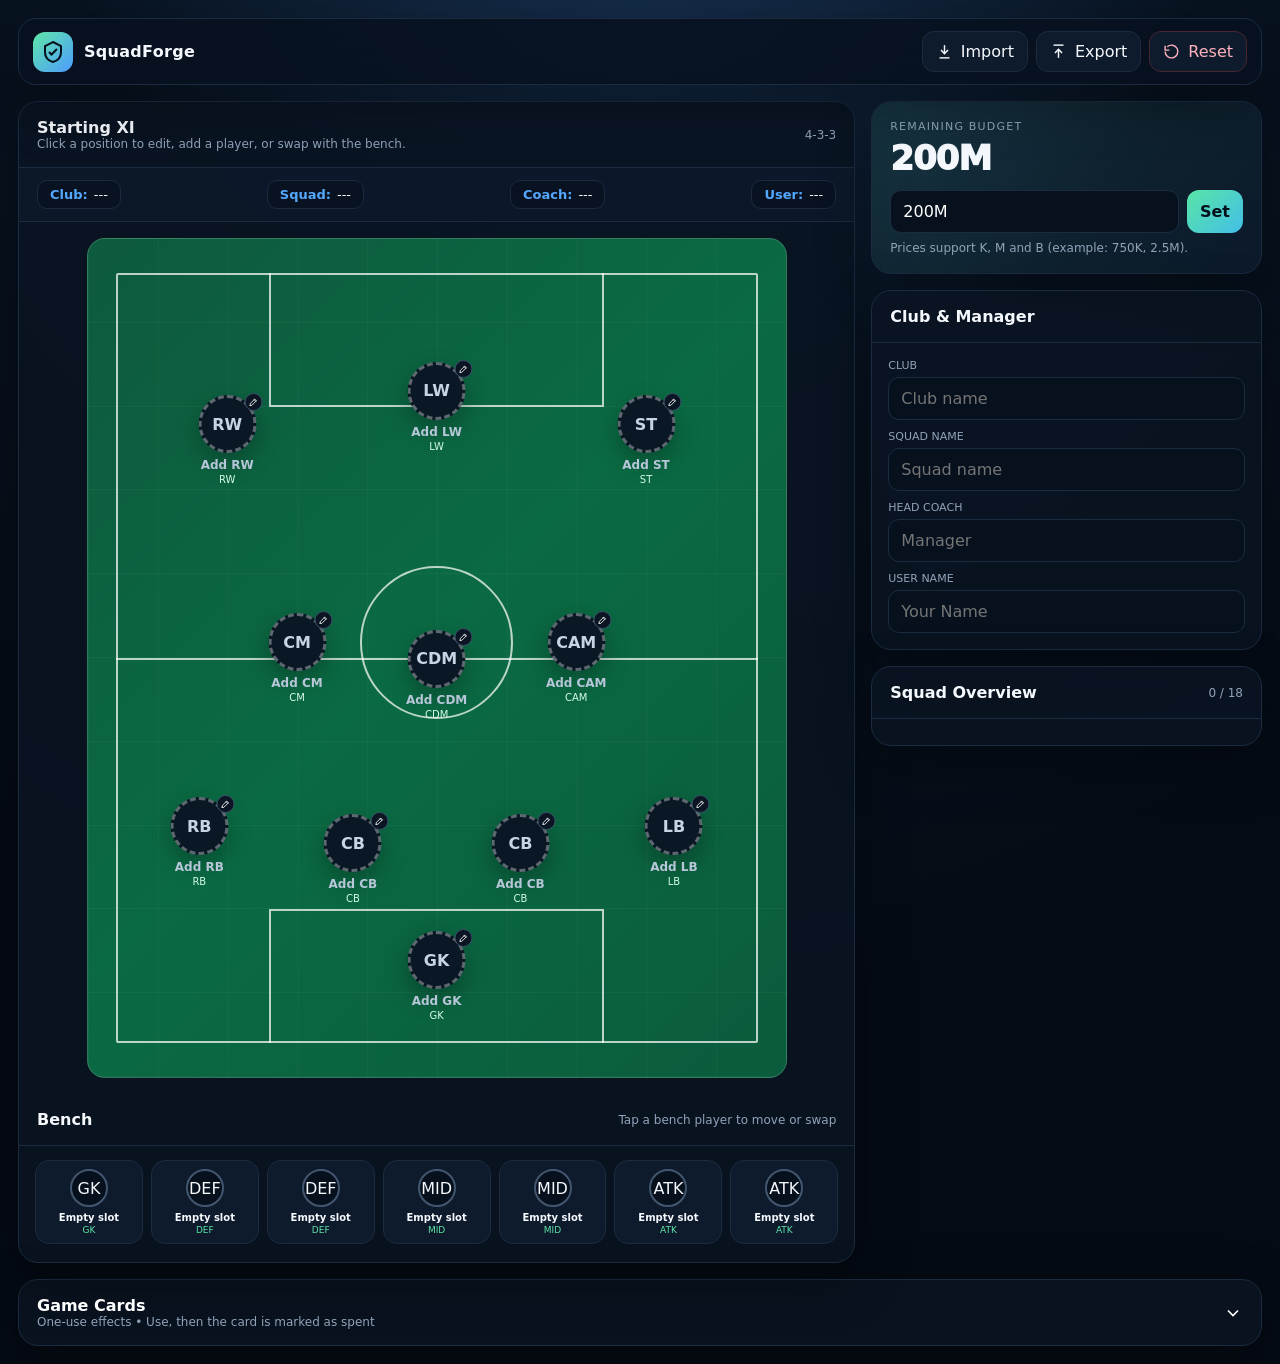
==== commit 3c5a7a2c: "Update index.html" ====
--- a/index.html
+++ b/index.html
@@ -1,320 +1,496 @@
-<!DOCTYPE html>
+<!doctype html>
 <html lang="en">
 <head>
-  <meta charset="UTF-8">
-  <meta name="viewport" content="width=device-width, initial-scale=1.0">
-  <title>SquadForge</title>
+  <meta charset="utf-8">
+  <meta name="viewport" content="width=device-width,initial-scale=1,viewport-fit=cover">
+  <meta name="theme-color" content="#07111f">
+  <title>SquadForge — Football Squad Builder</title>
   <style>
-    :root {
-      --bg: #0b1320;
-      --card-bg: #131e30;
-      --accent: #22d3ee;
-      --text: #f3f4f6;
-      --subtext: #9ca3af;
-      --pitch-bg: #14532d;
-      --pitch-line: rgba(255, 255, 255, 0.3);
+    :root{
+      --bg:#050b14;--panel:#0a1422;--panel2:#0e1b2d;--line:#1b2b40;
+      --text:#f5f8fc;--muted:#91a3b9;--accent:#5ee6a8;--accent2:#55a8ff;
+      --danger:#ff657a;--gold:#f5c85b;--shadow:0 18px 55px rgba(0,0,0,.32);
+      --radius:20px;
     }
-
-    * {
-      box-sizing: border-box;
-      margin: 0;
-      padding: 0;
-      font-family: system-ui, -apple-system, sans-serif;
+    *{box-sizing:border-box}
+    html,body{margin:0;min-height:100%;font-family:Inter,ui-sans-serif,system-ui,-apple-system,Segoe UI,Roboto,Arial,sans-serif;background:radial-gradient(circle at 50% -10%,#173252 0,#081321 35%,#050b14 70%);color:var(--text)}
+    button,input,select{font:inherit}
+    button{cursor:pointer}
+    .app{max-width:1500px;margin:auto;padding:18px}
+    .topbar{position:sticky;top:10px;z-index:30;display:flex;gap:12px;align-items:center;justify-content:space-between;background:rgba(7,17,31,.86);backdrop-filter:blur(18px);border:1px solid var(--line);padding:12px 14px;border-radius:18px;box-shadow:var(--shadow)}
+    .brand{display:flex;align-items:center;gap:11px;font-weight:900;letter-spacing:.3px}
+    .brand-mark{width:40px;height:40px;border-radius:12px;background:linear-gradient(135deg,var(--accent),#4e9cff);display:grid;place-items:center;color:#041019}
+    .brand-mark svg{width:24px}
+    .actions{display:flex;gap:8px;flex-wrap:wrap;justify-content:flex-end}
+    .btn{border:1px solid var(--line);background:var(--panel2);color:var(--text);padding:10px 13px;border-radius:12px;display:inline-flex;align-items:center;gap:8px;transition:.2s}
+    .btn:hover{transform:translateY(-1px);border-color:#355271}
+    .btn.primary{background:linear-gradient(135deg,#58e5a6,#43bfe7);border:0;color:#041019;font-weight:800}
+    .btn.danger{color:#ffb2bc;border-color:#4a2630}
+    .btn svg{width:17px;height:17px}
+    .layout{display:grid;grid-template-columns:minmax(0,1.5fr) minmax(330px,.7fr);gap:16px;margin-top:16px}
+    .panel{background:rgba(10,20,34,.88);border:1px solid var(--line);border-radius:var(--radius);box-shadow:var(--shadow);overflow:hidden}
+    .panel-head{padding:16px 18px;border-bottom:1px solid var(--line);display:flex;align-items:center;justify-content:space-between;gap:12px}
+    .panel-head h2{font-size:16px;margin:0}
+    .small{font-size:12px;color:var(--muted)}
+
+    /* العرض فوق الملعب للمعاملات والنادي */
+    .pitch-header-info {
+      display: flex;
+      gap: 12px;
+      padding: 12px 18px;
+      background: rgba(14,27,45,0.6);
+      border-bottom: 1px solid var(--line);
+      flex-wrap: wrap;
+      align-items: center;
+      justify-content: space-between;
     }
-
-    body {
-      background-color: var(--bg);
-      color: var(--text);
-      padding: 10px;
-      display: flex;
-      flex-direction: column;
-      gap: 15px;
-    }
-
-    header {
-      display: flex;
-      justify-content: space-between;
-      align-items: center;
-      background: var(--card-bg);
-      padding: 12px 16px;
-      border-radius: 8px;
-    }
-
-    .info-header {
-      background: var(--card-bg);
-      padding: 15px;
-      border-radius: 8px;
-      display: flex;
-      flex-wrap: wrap;
-      gap: 10px;
-    }
-
-    .info-header input {
-      flex: 1;
-      min-width: 120px;
-      padding: 8px;
-      background: #0b1320;
-      border: 1px solid #374151;
-      color: white;
-      border-radius: 4px;
-    }
-
-    .pitch-container {
-      background: var(--pitch-bg);
-      border-radius: 12px;
-      padding: 10px;
-      position: relative;
-      width: 100%;
-      max-width: 600px;
-      margin: 0 auto;
-      aspect-ratio: 2/3;
-      display: flex;
-      flex-direction: column;
-      justify-content: space-between;
-      border: 2px solid var(--pitch-line);
-      overflow: hidden;
-    }
-
-    .pitch-line {
-      position: absolute;
-      border: 1px solid var(--pitch-line);
-      pointer-events: none;
-    }
-
-    .center-circle {
-      width: 80px;
-      height: 80px;
-      border-radius: 50%;
-      top: 50%;
-      left: 50%;
-      transform: translate(-50%, -50%);
-    }
-
-    .center-line {
-      width: 100%;
-      top: 50%;
-      left: 0;
-    }
-
-    .box-top {
-      width: 50%;
-      height: 15%;
-      top: 0;
-      left: 25%;
-    }
-
-    .box-bottom {
-      width: 50%;
-      height: 15%;
-      bottom: 0;
-      left: 25%;
-    }
-
-    .grid-row {
-      display: flex;
-      justify-content: space-around;
-      align-items: center;
-      z-index: 2;
-      width: 100%;
-    }
-
-    .player-slot {
-      display: flex;
-      flex-direction: column;
-      align-items: center;
-      font-size: 11px;
-      cursor: pointer;
-    }
-
-    .player-circle {
-      width: 36px;
-      height: 36px;
-      border-radius: 50%;
-      background: #1e293b;
-      border: 2px solid var(--accent);
+    .pitch-info-badge {
       display: flex;
       align-items: center;
-      justify-content: center;
-      font-weight: bold;
+      gap: 6px;
+      font-size: 13px;
+      font-weight: 700;
+      color: var(--accent2);
+      background: rgba(7,17,29,0.7);
+      padding: 6px 12px;
+      border-radius: 10px;
+      border: 1px solid var(--line);
     }
-
-    .cards-section {
-      background: var(--card-bg);
-      padding: 15px;
-      border-radius: 8px;
+    .pitch-info-badge span { color: var(--text); font-weight: 500; }
+
+    .pitch-wrap{padding:16px}
+    .pitch{position:relative;aspect-ratio:1/1.2;width:100%;max-width:700px;margin:auto;min-height:520px;overflow:hidden;border-radius:18px;border:1px solid rgba(255,255,255,.15);
+      background:
+      linear-gradient(90deg,rgba(255,255,255,.035) 1px,transparent 1px) 0 0/10% 100%,
+      repeating-linear-gradient(0deg,rgba(255,255,255,.035) 0 1px,transparent 1px 10%),
+      linear-gradient(135deg,#0e5a3d,#0a6a43 48%,#0b5c3c);
     }
-
-    .cards-controls {
-      display: flex;
-      gap: 10px;
-      margin-bottom: 10px;
-      flex-wrap: wrap;
-    }
-
-    .cards-controls input {
-      padding: 8px;
-      background: #0b1320;
-      border: 1px solid #374151;
-      color: white;
-      border-radius: 4px;
-    }
-
-    button {
-      background: var(--accent);
-      border: none;
-      color: #000;
-      padding: 8px 12px;
-      font-weight: bold;
-      border-radius: 4px;
-      cursor: pointer;
-    }
-
-    .cards-list {
-      display: grid;
-      grid-template-columns: repeat(auto-fill, minmax(120px, 1fr));
-      gap: 10px;
-      margin-top: 10px;
-    }
-
-    .card-item {
-      background: #1e293b;
-      padding: 10px;
-      border-radius: 6px;
-      text-align: center;
-      border: 1px solid var(--accent);
+    .pitch:before{content:"";position:absolute;inset:4%;border:2px solid rgba(255,255,255,.72);border-radius:2px}
+    .half{position:absolute;left:4%;right:4%;top:50%;border-top:2px solid rgba(255,255,255,.72)}
+    .circle{position:absolute;width:22%;aspect-ratio:1;border:2px solid rgba(255,255,255,.72);border-radius:50%;left:39%;top:39%}
+    .box{position:absolute;left:26%;right:26%;top:4%;height:16%;border:2px solid rgba(255,255,255,.72);border-top:0}
+    .box2{position:absolute;left:26%;right:26%;bottom:4%;height:16%;border:2px solid rgba(255,255,255,.72);border-bottom:0}
+    .spot{position:absolute;width:6px;height:6px;border-radius:50%;background:#fff;left:50%;top:15%;transform:translateX(-50%)}
+    .spot2{position:absolute;width:6px;height:6px;border-radius:50%;background:#fff;left:50%;bottom:15%;transform:translateX(-50%)}
+    
+    .slot{position:absolute;transform:translate(-50%,-50%);width:95px;text-align:center;transition:.25s;z-index:2}
+    .slot:hover{transform:translate(-50%,-50%) scale(1.05)}
+    .avatar{width:58px;height:58px;margin:auto;border-radius:50%;border:3px solid rgba(255,255,255,.85);background:#0a1724;display:grid;place-items:center;overflow:hidden;box-shadow:0 9px 24px rgba(0,0,0,.28)}
+    .avatar img{width:100%;height:100%;object-fit:cover}
+    .avatar .num{font-weight:900;font-size:16px}
+    .player-name{margin-top:5px;font-weight:800;font-size:12px;white-space:nowrap;overflow:hidden;text-overflow:ellipsis}
+    .player-meta{margin-top:2px;font-size:10px;color:#d4fbe8}
+    .slot.empty .avatar{border-style:dashed;border-color:rgba(255,255,255,.35);color:#c7d4e2}
+    .slot.empty .player-name{color:#b7c6d8}
+    .slot .edit-dot{position:absolute;right:12px;top:-2px;width:18px;height:18px;border-radius:50%;display:grid;place-items:center;background:#0b1523;border:1px solid #3a5069;color:#fff}
+    .slot .edit-dot svg{width:10px}
+
+    /* ضبط مواقع المراكز داخل الملعب */
+    .s1{left:50%;top:88%}.s2{left:16%;top:72%}.s3{left:38%;top:74%}.s4{left:62%;top:74%}.s5{left:84%;top:72%}
+    .s6{left:30%;top:50%}.s7{left:50%;top:52%}.s8{left:70%;top:50%}
+    .s9{left:20%;top:24%}.s10{left:50%;top:20%}.s11{left:80%;top:24%}
+
+    .bench{display:grid;grid-template-columns:repeat(7,1fr);gap:8px;padding:14px 16px 18px;overflow-x:auto}
+    .bench-card{min-width:70px;background:var(--panel2);border:1px solid var(--line);border-radius:14px;padding:8px;text-align:center;transition:.2s}
+    .bench-card:hover{border-color:#355271}
+    .bench-avatar{width:38px;height:38px;border-radius:50%;margin:0 auto 5px;background:#07111d;border:2px solid #42576f;overflow:hidden;display:grid;place-items:center}
+    .bench-avatar img{width:100%;height:100%;object-fit:cover}
+    .bench-name{font-size:10px;font-weight:800;white-space:nowrap;overflow:hidden;text-overflow:ellipsis}
+    .bench-price{font-size:9px;color:var(--accent);margin-top:2px}
+    .side{display:flex;flex-direction:column;gap:16px}
+    .budget{padding:18px;background:linear-gradient(135deg,rgba(94,230,168,.1),rgba(85,168,255,.06))}
+    .budget-label{font-size:11px;color:var(--muted);text-transform:uppercase;letter-spacing:1.2px}
+    .budget-value{font-size:34px;font-weight:950;margin:5px 0 12px;letter-spacing:-1px}
+    .budget-row{display:grid;grid-template-columns:1fr auto;gap:8px}
+    .input{width:100%;background:#07111d;border:1px solid var(--line);color:#fff;padding:11px 12px;border-radius:11px;outline:none}
+    .input:focus{border-color:#4b8cc5;box-shadow:0 0 0 3px rgba(85,168,255,.1)}
+    .fields{display:grid;gap:10px;padding:16px}
+    .field label{display:block;color:var(--muted);font-size:11px;margin:0 0 5px}
+    .field-row{display:grid;grid-template-columns:1fr 1fr;gap:9px}
+    .player-list{padding:10px 16px 16px;display:grid;gap:7px}
+    .list-row{display:grid;grid-template-columns:34px 1fr 80px 32px;gap:8px;align-items:center;background:#07111d;border:1px solid var(--line);padding:7px;border-radius:12px}
+    .tiny-avatar{width:30px;height:30px;border-radius:50%;background:#102033;border:1px solid #38516d;overflow:hidden;display:grid;place-items:center;font-size:10px;font-weight:800}
+    .tiny-avatar img{width:100%;height:100%;object-fit:cover}
+    .list-main{min-width:0}.list-name{font-size:12px;font-weight:800;white-space:nowrap;overflow:hidden;text-overflow:ellipsis}.list-pos{font-size:10px;color:var(--muted)}
+    .price{font-size:11px;color:var(--accent);text-align:right}
+    .icon-btn{width:30px;height:30px;border-radius:9px;border:1px solid var(--line);background:#0d1b2b;color:#c8d6e5;display:grid;place-items:center}
+    .icon-btn svg{width:14px}
+    .cards-panel{margin-top:16px}
+    .cards-toggle{width:100%;background:none;border:0;color:#fff;padding:16px 18px;display:flex;align-items:center;justify-content:space-between}
+    .cards-toggle .chev{transition:.25s}
+    .cards-panel.open .chev{transform:rotate(180deg)}
+    .cards-content{max-height:0;overflow:hidden;transition:max-height .45s ease}
+    .cards-panel.open .cards-content{max-height:1200px}
+    .card-toolbar{display:flex;gap:8px;flex-wrap:wrap;padding:0 16px 13px}
+    .cards-grid{display:grid;grid-template-columns:repeat(4,1fr);gap:10px;padding:0 16px 18px}
+    .game-card{position:relative;min-height:135px;padding:13px;border-radius:16px;background:linear-gradient(160deg,#111f31,#091421);border:1px solid #24364d;transition:.25s}
+    .game-card:hover{transform:translateY(-3px);border-color:#42627f}
+    .game-card.used{opacity:.4;filter:saturate(.25)}
+    .game-card .card-icon{width:34px;height:34px;border-radius:10px;display:grid;place-items:center;background:rgba(94,230,168,.1);color:var(--accent);border:1px solid rgba(94,230,168,.22);margin-bottom:10px}
+    .game-card h4{margin:0;font-size:13px}.game-card p{font-size:11px;color:var(--muted);line-height:1.45;margin:6px 0 10px}
+    .game-card button{font-size:10px;padding:7px 9px;border-radius:8px}
+    .used-tag{position:absolute;top:10px;right:10px;font-size:9px;color:#9ba8b7}
+    .modal{position:fixed;inset:0;background:rgba(0,0,0,.68);backdrop-filter:blur(8px);display:none;align-items:center;justify-content:center;padding:16px;z-index:100}
+    .modal.show{display:flex}
+    .modal-box{width:min(560px,100%);background:#0a1422;border:1px solid #273c55;border-radius:20px;box-shadow:0 30px 100px rgba(0,0,0,.55);overflow:hidden}
+    .modal-head{padding:16px 18px;border-bottom:1px solid var(--line);display:flex;justify-content:space-between;align-items:center}
+    .modal-body{padding:17px;display:grid;gap:12px}
+    .modal-actions{padding:0 17px 17px;display:flex;gap:8px;justify-content:flex-end}
+    .tabs{display:flex;gap:6px;padding:3px;background:#07111d;border:1px solid var(--line);border-radius:12px}
+    .tab{flex:1;border:0;background:transparent;color:var(--muted);padding:9px;border-radius:9px}.tab.active{background:#13253a;color:#fff}
+    .hidden{display:none!important}
+    
+    /* التنبيه المخصص (Toast) */
+    .toast{position:fixed;bottom:18px;left:50%;transform:translate(-50%,20px);opacity:0;pointer-events:none;background:#102033;color:var(--accent);border:1px solid var(--accent);padding:12px 18px;border-radius:12px;font-size:13px;font-weight:800;z-index:200;transition:.25s;box-shadow:0 10px 30px rgba(0,0,0,0.5)}
+    .toast.show{opacity:1;transform:translate(-50%,0)}
+    .toast.error{color:var(--danger);border-color:var(--danger)}
+
+    @media(max-width:1050px){.layout{grid-template-columns:1fr}.side{display:grid;grid-template-columns:1fr 1fr}.cards-grid{grid-template-columns:repeat(3,1fr)}}
+    @media(max-width:680px){
+      .app{padding:9px}.topbar{top:5px}.actions .label{display:none}.layout{display:block}.side{display:block}.pitch-wrap{padding:6px}
+      .pitch{min-height:440px;aspect-ratio:1/1.25}
+      .slot{width:70px}
+      .avatar{width:44px;height:44px}
+      .player-name{font-size:10px}
+      .bench-card{min-width:55px;padding:5px}
+      .cards-grid{grid-template-columns:repeat(2,1fr)}
+      .budget-value{font-size:28px}
+      .pitch-header-info{gap:6px;padding:8px 10px}
+      .pitch-info-badge{font-size:11px;padding:4px 8px}
     }
   </style>
 </head>
 <body>
-
-  <header>
-    <h2>SquadForge</h2>
-    <button onclick="location.reload()">Reset</button>
+<div class="app">
+  <header class="topbar">
+    <div class="brand"><div class="brand-mark" aria-hidden="true">
+      <svg viewBox="0 0 24 24" fill="none" stroke="currentColor" stroke-width="2"><path d="M12 2l8 4v6c0 5-3.4 8.7-8 10-4.6-1.3-8-5-8-10V6l8-4Z"/><path d="M8 12l2.5 2.5L16 9"/></svg>
+    </div><span>SquadForge</span></div>
+    <div class="actions">
+      <button class="btn" id="importBtn"><svg viewBox="0 0 24 24" fill="none" stroke="currentColor" stroke-width="2"><path d="M12 3v12"/><path d="m7 10 5 5 5-5"/><path d="M5 21h14"/></svg><span class="label">Import</span></button>
+      <button class="btn" id="exportBtn"><svg viewBox="0 0 24 24" fill="none" stroke="currentColor" stroke-width="2"><path d="M12 21V9"/><path d="m7 14 5-5 5 5"/><path d="M5 3h14"/></svg><span class="label">Export</span></button>
+      <button class="btn danger" id="resetBtn"><svg viewBox="0 0 24 24" fill="none" stroke="currentColor" stroke-width="2"><path d="M3 12a9 9 0 1 0 3-6.7"/><path d="M3 4v6h6"/></svg><span class="label">Reset</span></button>
+      <input id="fileInput" type="file" accept=".json,application/json" class="hidden">
+    </div>
   </header>
 
-  <!-- معلومات الفريق واسم المستخدم فوق الملعب -->
-  <div class="info-header">
-    <input type="text" id="clubName" placeholder="Club Name">
-    <input type="text" id="squadName" placeholder="Squad Name">
-    <input type="text" id="managerName" placeholder="Head Coach / Manager">
-    <input type="text" id="userName" placeholder="Your Name">
+  <main class="layout">
+    <section class="panel">
+      <div class="panel-head">
+        <div>
+          <h2>Starting XI</h2>
+          <div class="small">Click a position to edit, add a player, or swap with the bench.</div>
+        </div>
+        <div class="small" id="formationText">4-3-3</div>
+      </div>
+
+      <!-- عرض معلومات الفريق والمدرب والمستخدم أعلى الملعب مباشرة -->
+      <div class="pitch-header-info">
+        <div class="pitch-info-badge">Club: <span id="dispClub">---</span></div>
+        <div class="pitch-info-badge">Squad: <span id="dispSquad">---</span></div>
+        <div class="pitch-info-badge">Coach: <span id="dispManager">---</span></div>
+        <div class="pitch-info-badge">User: <span id="dispUser">---</span></div>
+      </div>
+
+      <div class="pitch-wrap">
+        <div class="pitch" id="pitch">
+          <div class="half"></div><div class="circle"></div><div class="box"></div><div class="box2"></div><div class="spot"></div><div class="spot2"></div>
+        </div>
+      </div>
+      <div class="panel-head"><h2>Bench</h2><div class="small">Tap a bench player to move or swap</div></div>
+      <div class="bench" id="bench"></div>
+    </section>
+
+    <aside class="side">
+      <section class="panel budget">
+        <div class="budget-label">Remaining budget</div>
+        <div class="budget-value" id="budgetValue">200M</div>
+        <div class="budget-row">
+          <input class="input" id="budgetInput" value="200M" aria-label="Starting budget">
+          <button class="btn primary" id="setBudgetBtn">Set</button>
+        </div>
+        <div class="small" style="margin-top:8px">Prices support K, M and B (example: 750K, 2.5M).</div>
+      </section>
+
+      <section class="panel">
+        <div class="panel-head"><h2>Club & Manager</h2></div>
+        <div class="fields">
+          <div class="field"><label>CLUB</label><input class="input" id="clubInput" placeholder="Club name"></div>
+          <div class="field"><label>SQUAD NAME</label><input class="input" id="nameInput" placeholder="Squad name"></div>
+          <div class="field"><label>HEAD COACH</label><input class="input" id="mgrInput" placeholder="Manager"></div>
+          <div class="field"><label>USER NAME</label><input class="input" id="userInput" placeholder="Your Name"></div>
+        </div>
+      </section>
+
+      <section class="panel">
+        <div class="panel-head"><h2>Squad Overview</h2><div class="small" id="playerCount">0 / 18</div></div>
+        <div class="player-list" id="playerList"></div>
+      </section>
+    </aside>
+  </main>
+
+  <section class="panel cards-panel" id="cardsPanel">
+    <button class="cards-toggle" id="cardsToggle"><div><h2 style="margin:0;font-size:16px;text-align:left">Game Cards</h2><div class="small">One-use effects • Use, then the card is marked as spent</div></div>
+      <svg class="chev" width="20" height="20" viewBox="0 0 24 24" fill="none" stroke="currentColor" stroke-width="2"><path d="m6 9 6 6 6-6"/></svg>
+    </button>
+    <div class="cards-content">
+      <div class="card-toolbar">
+        <button class="btn primary" id="randomCardsBtn">Random Cards</button>
+        <input class="input" id="randomCount" type="number" min="1" max="35" value="3" style="width:100px">
+        <button class="btn" id="addCardBtn">Add Custom Card</button>
+        <button class="btn" id="resetCardsBtn">Reset Used Cards</button>
+      </div>
+      <div class="cards-grid" id="cardsGrid"></div>
+    </div>
+  </section>
+</div>
+
+<div class="modal" id="playerModal">
+  <div class="modal-box">
+    <div class="modal-head"><h3 id="modalTitle" style="margin:0">Edit Player</h3><button class="icon-btn" data-close="playerModal">×</button></div>
+    <div class="modal-body">
+      <input type="hidden" id="editSlot">
+      <div class="field"><label>PLAYER NAME</label><input class="input" id="playerName" placeholder="Player name"></div>
+      <div class="field-row">
+        <div class="field"><label>PRICE</label><input class="input" id="playerPrice" placeholder="0M"></div>
+        <div class="field"><label>POSITION</label><select class="input" id="playerPos"></select></div>
+      </div>
+      <div class="field"><label>PLAYER IMAGE (OPTIONAL)</label>
+        <div class="tabs"><button class="tab active" id="urlTab">Image URL</button><button class="tab" id="uploadTab">Upload</button></div>
+        <input class="input" id="playerImage" placeholder="https://...">
+        <input id="playerFile" type="file" accept="image/*" class="hidden">
+      </div>
+      <div class="small">The image is stored locally in your browser when uploaded. URLs are saved with the squad.</div>
+    </div>
+    <div class="modal-actions"><button class="btn danger" id="deletePlayerBtn">Remove</button><button class="btn" data-close="playerModal">Cancel</button><button class="btn primary" id="savePlayerBtn">Save Player</button></div>
   </div>
-
-  <!-- الملعب متجاوب مع الهواتف -->
-  <div class="pitch-container">
-    <div class="pitch-line center-line"></div>
-    <div class="pitch-line center-circle"></div>
-    <div class="pitch-line box-top"></div>
-    <div class="pitch-line box-bottom"></div>
-
-    <!-- الهجوم -->
-    <div class="grid-row">
-      <div class="player-slot"><div class="player-circle">LW</div><span>Add LW</span></div>
-      <div class="player-slot"><div class="player-circle">ST</div><span>Add ST</span></div>
-      <div class="player-slot"><div class="player-circle">RW</div><span>Add RW</span></div>
+</div>
+
+<div class="modal" id="customCardModal">
+  <div class="modal-box">
+    <div class="modal-head"><h3 style="margin:0">Add Custom Card</h3><button class="icon-btn" data-close="customCardModal">×</button></div>
+    <div class="modal-body">
+      <div class="field"><label>CARD NAME</label><input class="input" id="customCardName" placeholder="Extra Transfer"></div>
+      <div class="field"><label>EFFECT / DESCRIPTION</label><input class="input" id="customCardDesc" placeholder="Describe what this card does"></div>
     </div>
-
-    <!-- الوسط -->
-    <div class="grid-row">
-      <div class="player-slot"><div class="player-circle">CM</div><span>Add CM</span></div>
-      <div class="player-slot"><div class="player-circle">CAM</div><span>Add CAM</span></div>
-      <div class="player-slot"><div class="player-circle">CM</div><span>Add CM</span></div>
-    </div>
-
-    <!-- الدفاع -->
-    <div class="grid-row">
-      <div class="player-slot"><div class="player-circle">LB</div><span>Add LB</span></div>
-      <div class="player-slot"><div class="player-circle">CB</div><span>Add CB</span></div>
-      <div class="player-slot"><div class="player-circle">CB</div><span>Add CB</span></div>
-      <div class="player-slot"><div class="player-circle">RB</div><span>Add RB</span></div>
-    </div>
-
-    <!-- حارس المرمى -->
-    <div class="grid-row">
-      <div class="player-slot"><div class="player-circle">GK</div><span>Add GK</span></div>
-    </div>
+    <div class="modal-actions"><button class="btn" data-close="customCardModal">Cancel</button><button class="btn primary" id="saveCardBtn">Add Card</button></div>
   </div>
-
-  <!-- قسم إدارة الكروت -->
-  <div class="cards-section">
-    <h3>Game Cards</h3>
-    <br>
-    <div class="cards-controls">
-      <input type="text" id="newCardInput" placeholder="Enter Card Name">
-      <button onclick="addCustomCard()">Add Card</button>
-    </div>
-
-    <div class="cards-controls">
-      <input type="number" id="randomCountInput" placeholder="Count to draw" min="1">
-      <button onclick="drawRandomCards()">Draw Random Cards</button>
-    </div>
-
-    <h4>Available Cards (<span id="cardCount">0</span>)</h4>
-    <div class="cards-list" id="cardsContainer"></div>
-
-    <h4 style="margin-top: 15px;">Drawn Cards</h4>
-    <div class="cards-list" id="drawnCardsContainer"></div>
-  </div>
-
-  <script>
-    let customCards = [];
-
-    function addCustomCard() {
-      const input = document.getElementById('newCardInput');
-      const name = input.value.trim();
-      if (!name) return;
-
-      customCards.push(name);
-      input.value = '';
-      renderCards();
-    }
-
-    function renderCards() {
-      const container = document.getElementById('cardsContainer');
-      document.getElementById('cardCount').innerText = customCards.length;
-      container.innerHTML = '';
-
-      customCards.forEach((card, index) => {
-        const cardDiv = document.createElement('div');
-        cardDiv.className = 'card-item';
-        cardDiv.innerText = card;
-        container.appendChild(cardDiv);
-      });
-    }
-
-    function drawRandomCards() {
-      const countInput = document.getElementById('randomCountInput');
-      const count = parseInt(countInput.value);
-
-      if (isNaN(count) || count <= 0) {
-        alert('الرجاء كتابة عدد صحيح للكروت المطلوب سحبها.');
-        return;
-      }
-
-      if (count > customCards.length) {
-        alert(`تنبيه: لا يوجد سوى ${customCards.length} كروت متاحة، لا يمكنك طلب سحب ${count} كروت!`);
-        return;
-      }
-
-      // سحب عشوائي
-      let tempCards = [...customCards];
-      let drawn = [];
-
-      for (let i = 0; i < count; i++) {
-        const randomIndex = Math.floor(Math.random() * tempCards.length);
-        drawn.push(tempCards.splice(randomIndex, 1)[0]);
-      }
-
-      const drawnContainer = document.getElementById('drawnCardsContainer');
-      drawnContainer.innerHTML = '';
-      drawn.forEach(card => {
-        const cardDiv = document.createElement('div');
-        cardDiv.className = 'card-item';
-        cardDiv.style.borderColor = '#e11d48';
-        cardDiv.innerText = card;
-        drawnContainer.appendChild(cardDiv);
-      });
-    }
-  </script>
+</div>
+
+<div class="toast" id="toast"></div>
+
+<script>
+const POSITIONS = [
+  {key:'GK', label:'GK'}, {key:'RB',label:'RB'}, {key:'CB1',label:'CB'}, {key:'CB2',label:'CB'}, {key:'LB',label:'LB'},
+  {key:'CM',label:'CM'}, {key:'CDM',label:'CDM'}, {key:'CAM',label:'CAM'}, {key:'RW',label:'RW'}, {key:'LW',label:'LW'}, {key:'ST',label:'ST'}
+];
+const BENCH_POS = ['GK','DEF','DEF','MID','MID','ATK','ATK'];
+const slotClass = {GK:'s1',RB:'s2',CB1:'s3',CB2:'s4',LB:'s5',CM:'s6',CDM:'s7',CAM:'s8',RW:'s9',LW:'s10',ST:'s11'};
+let state = loadState();
+
+function initialState(){
+  const players={};
+  POSITIONS.forEach(p=>players[p.key]={name:'',price:0,pos:p.label,image:''});
+  return {
+    startingBudget:200000000, club:'', squadName:'', manager:'', userName:'',
+    players, bench:Array.from({length:7},(_,i)=>({name:'',price:0,pos:BENCH_POS[i],image:''})),
+    cards:[] // البدء بدون أي كروت افتراضية
+  };
+}
+function loadState(){
+  try{
+    const raw=localStorage.getItem('squadforge_state');
+    if(raw){ const s=JSON.parse(raw); return {...initialState(),...s}; }
+  }catch(e){}
+  return initialState();
+}
+function save(){ localStorage.setItem('squadforge_state',JSON.stringify(state)); }
+function parseMoney(v){
+  if(typeof v==='number') return v;
+  const s=String(v||'').trim().toLowerCase().replace(/[$, ]/g,'');
+  if(!s)return 0;
+  const m=s.match(/^(-?[\d.]+)([kmb])?$/);
+  if(!m)return 0;
+  const n=parseFloat(m[1]); const mult={k:1e3,m:1e6,b:1e9}[m[2]||'']||1;
+  return n*mult;
+}
+function money(n){
+  n=Math.max(0,Math.round(n||0));
+  if(n>=1e9)return (n/1e9).toFixed(n%1e9?1:0)+'B';
+  if(n>=1e6)return (n/1e6).toFixed(n%1e6?1:0)+'M';
+  if(n>=1e3)return (n/1e3).toFixed(n%1e3?1:0)+'K';
+  return String(n);
+}
+function esc(s){return String(s??'').replace(/[&<>"']/g,m=>({'&':'&amp;','<':'&lt;','>':'&gt;','"':'&quot;',"'":'&#39;'}[m]))}
+function icon(name){
+ const paths={
+  user:'<circle cx="12" cy="8" r="4"/><path d="M4 21c.8-4 3.5-6 8-6s7.2 2 8 6"/>',
+  edit:'<path d="M4 20h4L19 9l-4-4L4 16v4Z"/><path d="m13.5 6.5 4 4"/>',
+  trash:'<path d="M4 7h16"/><path d="M10 11v6M14 11v6"/><path d="m6 7 1 14h10l1-14M9 7V4h6v3"/>',
+  bolt:'<path d="m13 2-9 12h7l-1 8 9-12h-7l1-8Z"/>',
+  card:'<rect x="3" y="5" width="18" height="14" rx="2"/><path d="M7 9h10M7 13h5"/>'
+ };
+ return `<svg viewBox="0 0 24 24" fill="none" stroke="currentColor" stroke-width="2" stroke-linecap="round" stroke-linejoin="round">${paths[name]||paths.card}</svg>`;
+}
+function render(){
+ document.getElementById('budgetValue').textContent=money(remainingBudget());
+ document.getElementById('budgetInput').value=money(state.startingBudget);
+ document.getElementById('clubInput').value=state.club || '';
+ document.getElementById('nameInput').value=state.squadName || '';
+ document.getElementById('mgrInput').value=state.manager || '';
+ document.getElementById('userInput').value=state.userName || '';
+
+ // تحديث العرض العلوي للمعلومات
+ document.getElementById('dispClub').textContent = state.club || '---';
+ document.getElementById('dispSquad').textContent = state.squadName || '---';
+ document.getElementById('dispManager').textContent = state.manager || '---';
+ document.getElementById('dispUser').textContent = state.userName || '---';
+
+ const pitch=document.getElementById('pitch');
+ pitch.querySelectorAll('.slot').forEach(x=>x.remove());
+ POSITIONS.forEach(p=>{
+   const pl=state.players[p.key];
+   const el=document.createElement('div'); el.className='slot '+slotClass[p.key]+(pl.name?'':' empty');
+   el.innerHTML=`<div class="avatar">${pl.image?`<img src="${esc(pl.image)}" alt="">`:`<span class="num">${esc(p.label)}</span>`}</div>
+     <div class="player-name">${esc(pl.name||'Add '+p.label)}</div>
+     <div class="player-meta">${pl.name?money(pl.price):p.label}</div><span class="edit-dot">${icon('edit')}</span>`;
+   el.onclick=()=>openPlayer(p.key,false);
+   pitch.appendChild(el);
+ });
+ const bench=document.getElementById('bench'); bench.innerHTML='';
+ state.bench.forEach((pl,i)=>{
+   const el=document.createElement('div');el.className='bench-card';
+   el.innerHTML=`<div class="bench-avatar">${pl.image?`<img src="${esc(pl.image)}" alt="">`:`<span>${esc(pl.pos)}</span>`}</div><div class="bench-name">${esc(pl.name||'Empty slot')}</div><div class="bench-price">${pl.name?money(pl.price):pl.pos}</div>`;
+   el.onclick=()=>openPlayer('bench'+i,true); bench.appendChild(el);
+ });
+ const list=document.getElementById('playerList'); list.innerHTML='';
+ const all=[...POSITIONS.map(p=>state.players[p.key]),...state.bench];
+ all.forEach((pl,i)=>{
+   if(!pl.name)return;
+   const row=document.createElement('div');row.className='list-row';
+   row.innerHTML=`<div class="tiny-avatar">${pl.image?`<img src="${esc(pl.image)}">`:icon('user')}</div><div class="list-main"><div class="list-name">${esc(pl.name)}</div><div class="list-pos">${esc(pl.pos)}</div></div><div class="price">${money(pl.price)}</div><button class="icon-btn" title="Edit">${icon('edit')}</button>`;
+   row.querySelector('button').onclick=()=>openPlayer(i<11?POSITIONS[i].key:'bench'+(i-11),i>=11);
+   list.appendChild(row);
+ });
+ document.getElementById('playerCount').textContent=all.filter(p=>p.name).length+' / 18';
+ renderCards(); save();
+}
+function totalSpent(){return POSITIONS.reduce((a,p)=>a+parseMoney(state.players[p.key].price),0)+state.bench.reduce((a,p)=>a+parseMoney(p.price),0)}
+function remainingBudget(){return Math.max(0,state.startingBudget-totalSpent())}
+function openPlayer(slot,isBench){
+ const pl=isBench?state.bench[+slot.replace('bench','')]:state.players[slot];
+ document.getElementById('editSlot').value=slot;
+ document.getElementById('modalTitle').textContent=pl.name?'Edit Player':'Add Player';
+ document.getElementById('playerName').value=pl.name||'';
+ document.getElementById('playerPrice').value=pl.name?money(pl.price):'';
+ document.getElementById('playerImage').value=pl.image||'';
+ const select=document.getElementById('playerPos'); select.innerHTML='';
+ const opts=isBench?BENCH_POS:POSITIONS.map(p=>p.label);
+ [...new Set(opts)].forEach(o=>{const op=document.createElement('option');op.value=o;op.textContent=o;select.appendChild(op)});
+ select.value=pl.pos;
+ document.getElementById('deletePlayerBtn').style.display=pl.name?'inline-flex':'none';
+ document.getElementById('playerModal').classList.add('show');
+}
+function closeModal(id){document.getElementById(id).classList.remove('show')}
+document.querySelectorAll('[data-close]').forEach(b=>b.onclick=()=>closeModal(b.dataset.close));
+document.getElementById('savePlayerBtn').onclick=()=>{
+ const slot=document.getElementById('editSlot').value, isBench=slot.startsWith('bench');
+ const old=isBench?state.bench[+slot.replace('bench','')]:state.players[slot];
+ const name=document.getElementById('playerName').value.trim(), price=parseMoney(document.getElementById('playerPrice').value);
+ if(name && price>remainingBudget()+parseMoney(old.price)){toast('Not enough remaining budget.', true);return}
+ const data={name,price,pos:document.getElementById('playerPos').value,image:document.getElementById('playerImage').value.trim()};
+ if(isBench)state.bench[+slot.replace('bench','')]=data;else state.players[slot]=data;
+ closeModal('playerModal');render();toast(name?'Player saved':'Slot cleared');
+};
+document.getElementById('deletePlayerBtn').onclick=()=>{
+ const slot=document.getElementById('editSlot').value;
+ if(slot.startsWith('bench'))state.bench[+slot.replace('bench','')]={name:'',price:0,pos:BENCH_POS[+slot.replace('bench','')],image:''};
+ else state.players[slot]={name:'',price:0,pos:POSITIONS.find(p=>p.key===slot).label,image:''};
+ closeModal('playerModal');render();toast('Player removed');
+};
+document.getElementById('urlTab').onclick=()=>{document.getElementById('urlTab').classList.add('active');document.getElementById('uploadTab').classList.remove('active');document.getElementById('playerFile').classList.add('hidden');document.getElementById('playerImage').classList.remove('hidden')};
+document.getElementById('uploadTab').onclick=()=>{document.getElementById('uploadTab').classList.add('active');document.getElementById('urlTab').classList.remove('active');document.getElementById('playerFile').classList.remove('hidden');document.getElementById('playerImage').classList.add('hidden')};
+document.getElementById('playerFile').onchange=e=>{
+ const f=e.target.files[0];if(!f)return;const r=new FileReader();r.onload=()=>document.getElementById('playerImage').value=r.result;r.readAsDataURL(f);
+ document.getElementById('urlTab').click();
+};
+['clubInput','nameInput','mgrInput','userInput'].forEach(id=>document.getElementById(id).addEventListener('input',e=>{
+ state[{clubInput:'club',nameInput:'squadName',mgrInput:'manager',userInput:'userName'}[id]]=e.target.value;
+ render();
+}));
+document.getElementById('setBudgetBtn').onclick=()=>{
+ const n=parseMoney(document.getElementById('budgetInput').value);
+ if(n<totalSpent()){toast('Starting budget cannot be lower than total squad cost.', true);return}
+ state.startingBudget=n;render();toast('Budget updated');
+};
+document.getElementById('cardsToggle').onclick=()=>document.getElementById('cardsPanel').classList.toggle('open');
+function renderCards(){
+ const grid=document.getElementById('cardsGrid');grid.innerHTML='';
+ if(state.cards.length === 0){
+   grid.innerHTML = '<div style="grid-column:1/-1;text-align:center;color:var(--muted);padding:20px;">No cards added yet. Click "Add Custom Card" to create one.</div>';
+   return;
+ }
+ state.cards.forEach(c=>{
+   const el=document.createElement('article');el.className='game-card'+(c.used?' used':'');
+   el.innerHTML=`<div class="card-icon">${icon('bolt')}</div>${c.used?'<span class="used-tag">USED</span>':''}<h4>${esc(c.name)}</h4><p>${esc(c.desc)}</p><button class="btn ${c.used?'':'primary'}" ${c.used?'disabled':''}>${c.used?'Spent':'Use Card'}</button>`;
+   el.querySelector('button').onclick=()=>{c.used=true;save();renderCards();toast(c.name+' used');};
+   grid.appendChild(el);
+ });
+}
+document.getElementById('resetCardsBtn').onclick=()=>{state.cards.forEach(c=>c.used=false);save();renderCards();toast('Cards reset')};
+document.getElementById('addCardBtn').onclick=()=>document.getElementById('customCardModal').classList.add('show');
+document.getElementById('saveCardBtn').onclick=()=>{
+ const n=document.getElementById('customCardName').value.trim(),d=document.getElementById('customCardDesc').value.trim();
+ if(!n)return;state.cards.push({id:'custom_'+Date.now(),name:n,desc:d||'Custom card effect.',used:false,custom:true});document.getElementById('customCardName').value='';document.getElementById('customCardDesc').value='';closeModal('customCardModal');save();renderCards();toast('Custom card added');
+};
+
+// السحب العشوائي مع التنبيه المخصص
+document.getElementById('randomCardsBtn').onclick=()=>{
+ const requestedCount = parseInt(document.getElementById('randomCount').value) || 0;
+ const availableCards = state.cards.filter(c=>!c.used);
+ 
+ if(availableCards.length === 0){
+   toast('No available cards to draw!', true);
+   return;
+ }
+ 
+ if(requestedCount > availableCards.length){
+   toast(`Cannot draw ${requestedCount} cards. Only ${availableCards.length} available!`, true);
+   return;
+ }
+
+ const pool = [...availableCards], out = [];
+ for(let i = 0; i < requestedCount; i++){
+   out.push(pool.splice(Math.floor(Math.random()*pool.length), 1)[0]);
+ }
+
+ state.cards.forEach(c => c._picked = false);
+ out.forEach(c => c._picked = true);
+ save(); renderCards();
+ toast(out.length+' random card'+(out.length===1?'':'s')+' selected');
+};
+
+document.getElementById('exportBtn').onclick=()=>{
+ const blob=new Blob([JSON.stringify(state,null,2)],{type:'application/json'});const a=document.createElement('a');a.href=URL.createObjectURL(blob);a.download=(state.squadName||'squadforge-squad')+'.json';a.click();URL.revokeObjectURL(a.href);toast('Squad exported');
+};
+document.getElementById('importBtn').onclick=()=>document.getElementById('fileInput').click();
+document.getElementById('fileInput').onchange=e=>{
+ const f=e.target.files[0];if(!f)return;const r=new FileReader();r.onload=()=>{try{state={...initialState(),...JSON.parse(r.result)};save();render();toast('Squad imported')}catch(x){toast('Invalid squad file', true)}};r.readAsText(f);e.target.value='';
+};
+document.getElementById('resetBtn').onclick=()=>{
+ if(confirm('Reset the entire squad, budget, club and cards? This cannot be undone.')){state=initialState();save();render();toast('Everything reset')}
+};
+
+function toast(t, isError = false){
+  const x=document.getElementById('toast');
+  x.textContent=t;
+  if(isError) x.classList.add('error'); else x.classList.remove('error');
+  x.classList.add('show');
+  clearTimeout(window.__toast);
+  window.__toast=setTimeout(()=>x.classList.remove('show'),2500);
+}
+
+render();
+</script>
 </body>
 </html>
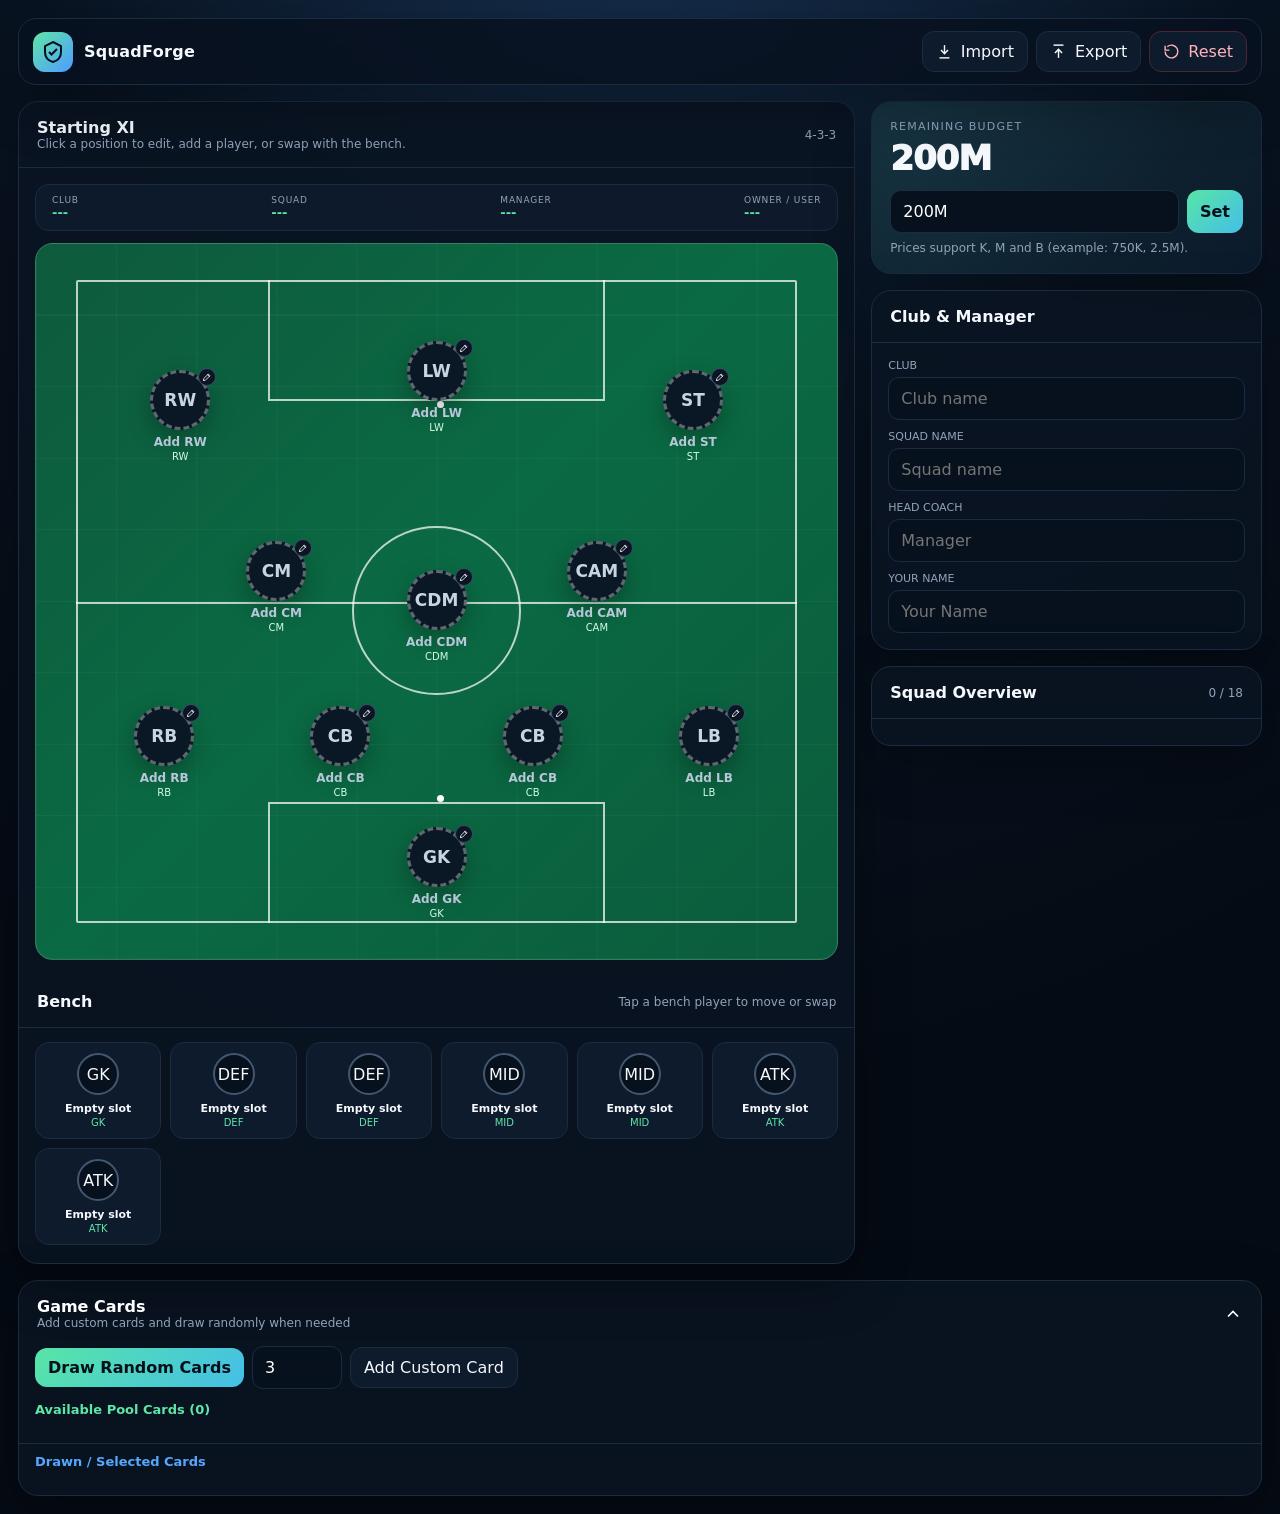
==== commit e0ff52cf: "Update index.html" ====
--- a/index.html
+++ b/index.html
@@ -33,70 +33,73 @@
     .panel-head h2{font-size:16px;margin:0}
     .small{font-size:12px;color:var(--muted)}
 
-    /* العرض فوق الملعب للمعاملات والنادي */
+    /* Pitch Info Overlay Header */
     .pitch-header-info {
       display: flex;
-      gap: 12px;
-      padding: 12px 18px;
-      background: rgba(14,27,45,0.6);
-      border-bottom: 1px solid var(--line);
+      justify-content: space-between;
+      align-items: center;
+      background: rgba(14, 27, 45, 0.95);
+      border: 1px solid var(--line);
+      border-radius: 14px;
+      padding: 10px 16px;
+      margin-bottom: 12px;
+      gap: 10px;
       flex-wrap: wrap;
-      align-items: center;
-      justify-content: space-between;
-    }
-    .pitch-info-badge {
+    }
+    .pitch-info-block {
       display: flex;
-      align-items: center;
-      gap: 6px;
+      flex-direction: column;
+    }
+    .pitch-info-label {
+      font-size: 9px;
+      color: var(--muted);
+      text-transform: uppercase;
+      letter-spacing: 0.8px;
+    }
+    .pitch-info-val {
       font-size: 13px;
-      font-weight: 700;
-      color: var(--accent2);
-      background: rgba(7,17,29,0.7);
-      padding: 6px 12px;
-      border-radius: 10px;
-      border: 1px solid var(--line);
-    }
-    .pitch-info-badge span { color: var(--text); font-weight: 500; }
+      font-weight: 800;
+      color: var(--accent);
+    }
 
     .pitch-wrap{padding:16px}
-    .pitch{position:relative;aspect-ratio:1/1.2;width:100%;max-width:700px;margin:auto;min-height:520px;overflow:hidden;border-radius:18px;border:1px solid rgba(255,255,255,.15);
+    .pitch{position:relative;aspect-ratio:1.12/1;min-height:560px;overflow:hidden;border-radius:18px;border:1px solid rgba(255,255,255,.15);
       background:
       linear-gradient(90deg,rgba(255,255,255,.035) 1px,transparent 1px) 0 0/10% 100%,
       repeating-linear-gradient(0deg,rgba(255,255,255,.035) 0 1px,transparent 1px 10%),
       linear-gradient(135deg,#0e5a3d,#0a6a43 48%,#0b5c3c);
     }
-    .pitch:before{content:"";position:absolute;inset:4%;border:2px solid rgba(255,255,255,.72);border-radius:2px}
-    .half{position:absolute;left:4%;right:4%;top:50%;border-top:2px solid rgba(255,255,255,.72)}
-    .circle{position:absolute;width:22%;aspect-ratio:1;border:2px solid rgba(255,255,255,.72);border-radius:50%;left:39%;top:39%}
-    .box{position:absolute;left:26%;right:26%;top:4%;height:16%;border:2px solid rgba(255,255,255,.72);border-top:0}
-    .box2{position:absolute;left:26%;right:26%;bottom:4%;height:16%;border:2px solid rgba(255,255,255,.72);border-bottom:0}
-    .spot{position:absolute;width:6px;height:6px;border-radius:50%;background:#fff;left:50%;top:15%;transform:translateX(-50%)}
-    .spot2{position:absolute;width:6px;height:6px;border-radius:50%;background:#fff;left:50%;bottom:15%;transform:translateX(-50%)}
-    
-    .slot{position:absolute;transform:translate(-50%,-50%);width:95px;text-align:center;transition:.25s;z-index:2}
-    .slot:hover{transform:translate(-50%,-50%) scale(1.05)}
-    .avatar{width:58px;height:58px;margin:auto;border-radius:50%;border:3px solid rgba(255,255,255,.85);background:#0a1724;display:grid;place-items:center;overflow:hidden;box-shadow:0 9px 24px rgba(0,0,0,.28)}
+    .pitch:before{content:"";position:absolute;inset:5%;border:2px solid rgba(255,255,255,.72);border-radius:2px}
+    .half{position:absolute;left:5%;right:5%;top:50%;border-top:2px solid rgba(255,255,255,.72)}
+    .circle{position:absolute;width:21%;aspect-ratio:1;border:2px solid rgba(255,255,255,.72);border-radius:50%;left:39.5%;top:39.5%}
+    .box{position:absolute;left:29%;right:29%;top:5%;height:17%;border:2px solid rgba(255,255,255,.72);border-top:0}
+    .box2{position:absolute;left:29%;right:29%;bottom:5%;height:17%;border:2px solid rgba(255,255,255,.72);border-bottom:0}
+    .spot{position:absolute;width:7px;height:7px;border-radius:50%;background:#fff;left:50%;top:22%}
+    .spot2{position:absolute;width:7px;height:7px;border-radius:50%;background:#fff;left:50%;bottom:22%}
+    .slot{position:absolute;transform:translate(-50%,-50%);width:100px;text-align:center;transition:.25s;z-index:2}
+    .slot:hover{transform:translate(-50%,-50%) scale(1.04)}
+    .avatar{width:60px;height:60px;margin:auto;border-radius:50%;border:3px solid rgba(255,255,255,.85);background:#0a1724;display:grid;place-items:center;overflow:hidden;box-shadow:0 9px 24px rgba(0,0,0,.28)}
     .avatar img{width:100%;height:100%;object-fit:cover}
-    .avatar .num{font-weight:900;font-size:16px}
+    .avatar .num{font-weight:900;font-size:17px}
     .player-name{margin-top:5px;font-weight:800;font-size:12px;white-space:nowrap;overflow:hidden;text-overflow:ellipsis}
     .player-meta{margin-top:2px;font-size:10px;color:#d4fbe8}
     .slot.empty .avatar{border-style:dashed;border-color:rgba(255,255,255,.35);color:#c7d4e2}
     .slot.empty .player-name{color:#b7c6d8}
-    .slot .edit-dot{position:absolute;right:12px;top:-2px;width:18px;height:18px;border-radius:50%;display:grid;place-items:center;background:#0b1523;border:1px solid #3a5069;color:#fff}
+    .slot .edit-dot{position:absolute;right:14px;top:-2px;width:18px;height:18px;border-radius:50%;display:grid;place-items:center;background:#0b1523;border:1px solid #3a5069;color:#fff}
     .slot .edit-dot svg{width:10px}
-
-    /* ضبط مواقع المراكز داخل الملعب */
-    .s1{left:50%;top:88%}.s2{left:16%;top:72%}.s3{left:38%;top:74%}.s4{left:62%;top:74%}.s5{left:84%;top:72%}
-    .s6{left:30%;top:50%}.s7{left:50%;top:52%}.s8{left:70%;top:50%}
-    .s9{left:20%;top:24%}.s10{left:50%;top:20%}.s11{left:80%;top:24%}
-
-    .bench{display:grid;grid-template-columns:repeat(7,1fr);gap:8px;padding:14px 16px 18px;overflow-x:auto}
-    .bench-card{min-width:70px;background:var(--panel2);border:1px solid var(--line);border-radius:14px;padding:8px;text-align:center;transition:.2s}
+    
+    /* Optimized positions for responsive layout */
+    .s1{left:50%;top:88%}.s2{left:16%;top:71%}.s3{left:38%;top:71%}.s4{left:62%;top:71%}.s5{left:84%;top:71%}
+    .s6{left:30%;top:48%}.s7{left:50%;top:52%}.s8{left:70%;top:48%}
+    .s9{left:18%;top:24%}.s10{left:50%;top:20%}.s11{left:82%;top:24%}
+
+    .bench{display:grid;grid-template-columns:repeat(6,1fr);gap:9px;padding:14px 16px 18px}
+    .bench-card{min-width:0;background:var(--panel2);border:1px solid var(--line);border-radius:14px;padding:10px;text-align:center;transition:.2s}
     .bench-card:hover{border-color:#355271}
-    .bench-avatar{width:38px;height:38px;border-radius:50%;margin:0 auto 5px;background:#07111d;border:2px solid #42576f;overflow:hidden;display:grid;place-items:center}
+    .bench-avatar{width:42px;height:42px;border-radius:50%;margin:0 auto 7px;background:#07111d;border:2px solid #42576f;overflow:hidden;display:grid;place-items:center}
     .bench-avatar img{width:100%;height:100%;object-fit:cover}
-    .bench-name{font-size:10px;font-weight:800;white-space:nowrap;overflow:hidden;text-overflow:ellipsis}
-    .bench-price{font-size:9px;color:var(--accent);margin-top:2px}
+    .bench-name{font-size:11px;font-weight:800;white-space:nowrap;overflow:hidden;text-overflow:ellipsis}
+    .bench-price{font-size:10px;color:var(--accent);margin-top:2px}
     .side{display:flex;flex-direction:column;gap:16px}
     .budget{padding:18px;background:linear-gradient(135deg,rgba(94,230,168,.1),rgba(85,168,255,.06))}
     .budget-label{font-size:11px;color:var(--muted);text-transform:uppercase;letter-spacing:1.2px}
@@ -115,21 +118,21 @@
     .price{font-size:11px;color:var(--accent);text-align:right}
     .icon-btn{width:30px;height:30px;border-radius:9px;border:1px solid var(--line);background:#0d1b2b;color:#c8d6e5;display:grid;place-items:center}
     .icon-btn svg{width:14px}
+    
     .cards-panel{margin-top:16px}
     .cards-toggle{width:100%;background:none;border:0;color:#fff;padding:16px 18px;display:flex;align-items:center;justify-content:space-between}
     .cards-toggle .chev{transition:.25s}
     .cards-panel.open .chev{transform:rotate(180deg)}
     .cards-content{max-height:0;overflow:hidden;transition:max-height .45s ease}
-    .cards-panel.open .cards-content{max-height:1200px}
-    .card-toolbar{display:flex;gap:8px;flex-wrap:wrap;padding:0 16px 13px}
+    .cards-panel.open .cards-content{max-height:1500px}
+    .card-toolbar{display:flex;gap:8px;flex-wrap:wrap;padding:0 16px 13px;align-items:center}
     .cards-grid{display:grid;grid-template-columns:repeat(4,1fr);gap:10px;padding:0 16px 18px}
-    .game-card{position:relative;min-height:135px;padding:13px;border-radius:16px;background:linear-gradient(160deg,#111f31,#091421);border:1px solid #24364d;transition:.25s}
+    .game-card{position:relative;min-height:110px;padding:13px;border-radius:16px;background:linear-gradient(160deg,#111f31,#091421);border:1px solid #24364d;transition:.25s;display:flex;flex-direction:column;justify-content:space-between}
     .game-card:hover{transform:translateY(-3px);border-color:#42627f}
-    .game-card.used{opacity:.4;filter:saturate(.25)}
-    .game-card .card-icon{width:34px;height:34px;border-radius:10px;display:grid;place-items:center;background:rgba(94,230,168,.1);color:var(--accent);border:1px solid rgba(94,230,168,.22);margin-bottom:10px}
-    .game-card h4{margin:0;font-size:13px}.game-card p{font-size:11px;color:var(--muted);line-height:1.45;margin:6px 0 10px}
-    .game-card button{font-size:10px;padding:7px 9px;border-radius:8px}
-    .used-tag{position:absolute;top:10px;right:10px;font-size:9px;color:#9ba8b7}
+    .game-card .card-icon{width:34px;height:34px;border-radius:10px;display:grid;place-items:center;background:rgba(94,230,168,.1);color:var(--accent);border:1px solid rgba(94,230,168,.22);margin-bottom:8px}
+    .game-card h4{margin:0;font-size:13px;word-break:break-word;}.game-card p{font-size:11px;color:var(--muted);line-height:1.45;margin:4px 0 8px}
+    .game-card .card-actions{display:flex;justify-content:space-between;align-items:center;margin-top:6px}
+
     .modal{position:fixed;inset:0;background:rgba(0,0,0,.68);backdrop-filter:blur(8px);display:none;align-items:center;justify-content:center;padding:16px;z-index:100}
     .modal.show{display:flex}
     .modal-box{width:min(560px,100%);background:#0a1422;border:1px solid #273c55;border-radius:20px;box-shadow:0 30px 100px rgba(0,0,0,.55);overflow:hidden}
@@ -139,24 +142,14 @@
     .tabs{display:flex;gap:6px;padding:3px;background:#07111d;border:1px solid var(--line);border-radius:12px}
     .tab{flex:1;border:0;background:transparent;color:var(--muted);padding:9px;border-radius:9px}.tab.active{background:#13253a;color:#fff}
     .hidden{display:none!important}
+    .toast{position:fixed;bottom:18px;left:50%;transform:translate(-50%,20px);opacity:0;pointer-events:none;background:#eafbf3;color:#07111d;padding:10px 16px;border-radius:12px;font-size:13px;font-weight:800;z-index:200;transition:.25s;box-shadow:0 10px 30px rgba(0,0,0,0.4);border:1px solid #5ee6a8;text-align:center}
+    .toast.show{opacity:1;transform:translate(-50%,0)}
     
-    /* التنبيه المخصص (Toast) */
-    .toast{position:fixed;bottom:18px;left:50%;transform:translate(-50%,20px);opacity:0;pointer-events:none;background:#102033;color:var(--accent);border:1px solid var(--accent);padding:12px 18px;border-radius:12px;font-size:13px;font-weight:800;z-index:200;transition:.25s;box-shadow:0 10px 30px rgba(0,0,0,0.5)}
-    .toast.show{opacity:1;transform:translate(-50%,0)}
-    .toast.error{color:var(--danger);border-color:var(--danger)}
-
-    @media(max-width:1050px){.layout{grid-template-columns:1fr}.side{display:grid;grid-template-columns:1fr 1fr}.cards-grid{grid-template-columns:repeat(3,1fr)}}
+    @media(max-width:1050px){.layout{grid-template-columns:1fr}.side{display:grid;grid-template-columns:1fr 1fr}.pitch{min-height:500px}.cards-grid{grid-template-columns:repeat(3,1fr)}}
     @media(max-width:680px){
-      .app{padding:9px}.topbar{top:5px}.actions .label{display:none}.layout{display:block}.side{display:block}.pitch-wrap{padding:6px}
-      .pitch{min-height:440px;aspect-ratio:1/1.25}
-      .slot{width:70px}
-      .avatar{width:44px;height:44px}
-      .player-name{font-size:10px}
-      .bench-card{min-width:55px;padding:5px}
-      .cards-grid{grid-template-columns:repeat(2,1fr)}
-      .budget-value{font-size:28px}
-      .pitch-header-info{gap:6px;padding:8px 10px}
-      .pitch-info-badge{font-size:11px;padding:4px 8px}
+      .app{padding:9px}.topbar{top:5px}.actions .label{display:none}.layout{display:block}.side{display:block}
+      .pitch-wrap{padding:9px}.pitch{min-height:460px;aspect-ratio:0.9/1}.slot{width:70px}.avatar{width:46px;height:46px}.avatar .num{font-size:14px}.player-name{font-size:10px}.player-meta{font-size:9px}
+      .bench{grid-template-columns:repeat(3,1fr)}.cards-grid{grid-template-columns:repeat(2,1fr)}.budget-value{font-size:28px}.box,.box2{left:22%;right:22%}
     }
   </style>
 </head>
@@ -176,23 +169,17 @@
 
   <main class="layout">
     <section class="panel">
-      <div class="panel-head">
-        <div>
-          <h2>Starting XI</h2>
-          <div class="small">Click a position to edit, add a player, or swap with the bench.</div>
+      <div class="panel-head"><div><h2>Starting XI</h2><div class="small">Click a position to edit, add a player, or swap with the bench.</div></div><div class="small" id="formationText">4-3-3</div></div>
+      <div class="pitch-wrap">
+        
+        <!-- Interactive Team Details Header above pitch -->
+        <div class="pitch-header-info">
+          <div class="pitch-info-block"><span class="pitch-info-label">Club</span><span class="pitch-info-val" id="dispClub">---</span></div>
+          <div class="pitch-info-block"><span class="pitch-info-label">Squad</span><span class="pitch-info-val" id="dispSquad">---</span></div>
+          <div class="pitch-info-block"><span class="pitch-info-label">Manager</span><span class="pitch-info-val" id="dispMgr">---</span></div>
+          <div class="pitch-info-block"><span class="pitch-info-label">Owner / User</span><span class="pitch-info-val" id="dispUser">---</span></div>
         </div>
-        <div class="small" id="formationText">4-3-3</div>
-      </div>
-
-      <!-- عرض معلومات الفريق والمدرب والمستخدم أعلى الملعب مباشرة -->
-      <div class="pitch-header-info">
-        <div class="pitch-info-badge">Club: <span id="dispClub">---</span></div>
-        <div class="pitch-info-badge">Squad: <span id="dispSquad">---</span></div>
-        <div class="pitch-info-badge">Coach: <span id="dispManager">---</span></div>
-        <div class="pitch-info-badge">User: <span id="dispUser">---</span></div>
-      </div>
-
-      <div class="pitch-wrap">
+
         <div class="pitch" id="pitch">
           <div class="half"></div><div class="circle"></div><div class="box"></div><div class="box2"></div><div class="spot"></div><div class="spot2"></div>
         </div>
@@ -218,7 +205,7 @@
           <div class="field"><label>CLUB</label><input class="input" id="clubInput" placeholder="Club name"></div>
           <div class="field"><label>SQUAD NAME</label><input class="input" id="nameInput" placeholder="Squad name"></div>
           <div class="field"><label>HEAD COACH</label><input class="input" id="mgrInput" placeholder="Manager"></div>
-          <div class="field"><label>USER NAME</label><input class="input" id="userInput" placeholder="Your Name"></div>
+          <div class="field"><label>YOUR NAME</label><input class="input" id="userInput" placeholder="Your Name"></div>
         </div>
       </section>
 
@@ -229,18 +216,22 @@
     </aside>
   </main>
 
-  <section class="panel cards-panel" id="cardsPanel">
-    <button class="cards-toggle" id="cardsToggle"><div><h2 style="margin:0;font-size:16px;text-align:left">Game Cards</h2><div class="small">One-use effects • Use, then the card is marked as spent</div></div>
+  <section class="panel cards-panel open" id="cardsPanel">
+    <button class="cards-toggle" id="cardsToggle"><div><h2 style="margin:0;font-size:16px;text-align:left">Game Cards</h2><div class="small">Add custom cards and draw randomly when needed</div></div>
       <svg class="chev" width="20" height="20" viewBox="0 0 24 24" fill="none" stroke="currentColor" stroke-width="2"><path d="m6 9 6 6 6-6"/></svg>
     </button>
     <div class="cards-content">
       <div class="card-toolbar">
-        <button class="btn primary" id="randomCardsBtn">Random Cards</button>
-        <input class="input" id="randomCount" type="number" min="1" max="35" value="3" style="width:100px">
+        <button class="btn primary" id="randomCardsBtn">Draw Random Cards</button>
+        <input class="input" id="randomCount" type="number" min="1" value="3" style="width:90px" placeholder="Count">
         <button class="btn" id="addCardBtn">Add Custom Card</button>
-        <button class="btn" id="resetCardsBtn">Reset Used Cards</button>
       </div>
+
+      <div style="padding: 0 16px 8px;"><h4 style="margin: 0; font-size:13px; color:var(--accent);">Available Pool Cards (<span id="availCardsCount">0</span>)</h4></div>
       <div class="cards-grid" id="cardsGrid"></div>
+
+      <div style="padding: 10px 16px 8px; border-top:1px solid var(--line);"><h4 style="margin: 0; font-size:13px; color:var(--accent2);">Drawn / Selected Cards</h4></div>
+      <div class="cards-grid" id="drawnCardsGrid"></div>
     </div>
   </section>
 </div>
@@ -270,8 +261,8 @@
   <div class="modal-box">
     <div class="modal-head"><h3 style="margin:0">Add Custom Card</h3><button class="icon-btn" data-close="customCardModal">×</button></div>
     <div class="modal-body">
-      <div class="field"><label>CARD NAME</label><input class="input" id="customCardName" placeholder="Extra Transfer"></div>
-      <div class="field"><label>EFFECT / DESCRIPTION</label><input class="input" id="customCardDesc" placeholder="Describe what this card does"></div>
+      <div class="field"><label>CARD NAME</label><input class="input" id="customCardName" placeholder="e.g. Free Transfer"></div>
+      <div class="field"><label>EFFECT / DESCRIPTION</label><input class="input" id="customCardDesc" placeholder="Describe card action..."></div>
     </div>
     <div class="modal-actions"><button class="btn" data-close="customCardModal">Cancel</button><button class="btn primary" id="saveCardBtn">Add Card</button></div>
   </div>
@@ -285,6 +276,8 @@
   {key:'CM',label:'CM'}, {key:'CDM',label:'CDM'}, {key:'CAM',label:'CAM'}, {key:'RW',label:'RW'}, {key:'LW',label:'LW'}, {key:'ST',label:'ST'}
 ];
 const BENCH_POS = ['GK','DEF','DEF','MID','MID','ATK','ATK'];
+// Initial pool empty as requested
+const defaults = [];
 const slotClass = {GK:'s1',RB:'s2',CB1:'s3',CB2:'s4',LB:'s5',CM:'s6',CDM:'s7',CAM:'s8',RW:'s9',LW:'s10',ST:'s11'};
 let state = loadState();
 
@@ -294,7 +287,7 @@
   return {
     startingBudget:200000000, club:'', squadName:'', manager:'', userName:'',
     players, bench:Array.from({length:7},(_,i)=>({name:'',price:0,pos:BENCH_POS[i],image:''})),
-    cards:[] // البدء بدون أي كروت افتراضية
+    cards:[], drawnCards:[]
   };
 }
 function loadState(){
@@ -335,16 +328,16 @@
 function render(){
  document.getElementById('budgetValue').textContent=money(remainingBudget());
  document.getElementById('budgetInput').value=money(state.startingBudget);
- document.getElementById('clubInput').value=state.club || '';
- document.getElementById('nameInput').value=state.squadName || '';
- document.getElementById('mgrInput').value=state.manager || '';
- document.getElementById('userInput').value=state.userName || '';
-
- // تحديث العرض العلوي للمعلومات
- document.getElementById('dispClub').textContent = state.club || '---';
- document.getElementById('dispSquad').textContent = state.squadName || '---';
- document.getElementById('dispManager').textContent = state.manager || '---';
- document.getElementById('dispUser').textContent = state.userName || '---';
+ document.getElementById('clubInput').value=state.club||'';
+ document.getElementById('nameInput').value=state.squadName||'';
+ document.getElementById('mgrInput').value=state.manager||'';
+ document.getElementById('userInput').value=state.userName||'';
+
+ // Display Info above pitch
+ document.getElementById('dispClub').textContent=state.club||'---';
+ document.getElementById('dispSquad').textContent=state.squadName||'---';
+ document.getElementById('dispMgr').textContent=state.manager||'---';
+ document.getElementById('dispUser').textContent=state.userName||'---';
 
  const pitch=document.getElementById('pitch');
  pitch.querySelectorAll('.slot').forEach(x=>x.remove());
@@ -397,7 +390,7 @@
  const slot=document.getElementById('editSlot').value, isBench=slot.startsWith('bench');
  const old=isBench?state.bench[+slot.replace('bench','')]:state.players[slot];
  const name=document.getElementById('playerName').value.trim(), price=parseMoney(document.getElementById('playerPrice').value);
- if(name && price>remainingBudget()+parseMoney(old.price)){toast('Not enough remaining budget.', true);return}
+ if(name && price>remainingBudget()+parseMoney(old.price)){toast('Not enough remaining budget.');return}
  const data={name,price,pos:document.getElementById('playerPos').value,image:document.getElementById('playerImage').value.trim()};
  if(isBench)state.bench[+slot.replace('bench','')]=data;else state.players[slot]=data;
  closeModal('playerModal');render();toast(name?'Player saved':'Slot cleared');
@@ -415,59 +408,72 @@
  document.getElementById('urlTab').click();
 };
 ['clubInput','nameInput','mgrInput','userInput'].forEach(id=>document.getElementById(id).addEventListener('input',e=>{
- state[{clubInput:'club',nameInput:'squadName',mgrInput:'manager',userInput:'userName'}[id]]=e.target.value;
- render();
+ const keys={clubInput:'club',nameInput:'squadName',mgrInput:'manager',userInput:'userName'};
+ state[keys[id]]=e.target.value;
+ save();
+ document.getElementById({clubInput:'dispClub',nameInput:'dispSquad',mgrInput:'dispMgr',userInput:'dispUser'}[id]).textContent=e.target.value||'---';
 }));
 document.getElementById('setBudgetBtn').onclick=()=>{
  const n=parseMoney(document.getElementById('budgetInput').value);
- if(n<totalSpent()){toast('Starting budget cannot be lower than total squad cost.', true);return}
+ if(n<totalSpent()){toast('Starting budget cannot be lower than total squad cost.');return}
  state.startingBudget=n;render();toast('Budget updated');
 };
 document.getElementById('cardsToggle').onclick=()=>document.getElementById('cardsPanel').classList.toggle('open');
+
 function renderCards(){
- const grid=document.getElementById('cardsGrid');grid.innerHTML='';
- if(state.cards.length === 0){
-   grid.innerHTML = '<div style="grid-column:1/-1;text-align:center;color:var(--muted);padding:20px;">No cards added yet. Click "Add Custom Card" to create one.</div>';
-   return;
- }
- state.cards.forEach(c=>{
-   const el=document.createElement('article');el.className='game-card'+(c.used?' used':'');
-   el.innerHTML=`<div class="card-icon">${icon('bolt')}</div>${c.used?'<span class="used-tag">USED</span>':''}<h4>${esc(c.name)}</h4><p>${esc(c.desc)}</p><button class="btn ${c.used?'':'primary'}" ${c.used?'disabled':''}>${c.used?'Spent':'Use Card'}</button>`;
-   el.querySelector('button').onclick=()=>{c.used=true;save();renderCards();toast(c.name+' used');};
+ const grid=document.getElementById('cardsGrid'); grid.innerHTML='';
+ document.getElementById('availCardsCount').textContent=state.cards.length;
+ state.cards.forEach((c, idx)=>{
+   const el=document.createElement('article');el.className='game-card';
+   el.innerHTML=`<div class="card-icon">${icon('bolt')}</div><h4>${esc(c.name)}</h4><p>${esc(c.desc)}</p>
+   <div class="card-actions"><button class="btn danger" style="padding:4px 8px;font-size:10px;">Remove</button></div>`;
+   el.querySelector('button').onclick=()=>{
+     state.cards.splice(idx,1); save(); renderCards(); toast('Card removed from pool');
+   };
    grid.appendChild(el);
  });
-}
-document.getElementById('resetCardsBtn').onclick=()=>{state.cards.forEach(c=>c.used=false);save();renderCards();toast('Cards reset')};
+
+ const drawnGrid=document.getElementById('drawnCardsGrid'); drawnGrid.innerHTML='';
+ (state.drawnCards||[]).forEach(c=>{
+   const el=document.createElement('article');el.className='game-card';
+   el.style.borderColor='var(--accent2)';
+   el.innerHTML=`<div class="card-icon" style="color:var(--accent2);background:rgba(85,168,255,0.1);border-color:rgba(85,168,255,0.22);">${icon('card')}</div><h4>${esc(c.name)}</h4><p>${esc(c.desc)}</p>`;
+   drawnGrid.appendChild(el);
+ });
+}
+
 document.getElementById('addCardBtn').onclick=()=>document.getElementById('customCardModal').classList.add('show');
 document.getElementById('saveCardBtn').onclick=()=>{
  const n=document.getElementById('customCardName').value.trim(),d=document.getElementById('customCardDesc').value.trim();
- if(!n)return;state.cards.push({id:'custom_'+Date.now(),name:n,desc:d||'Custom card effect.',used:false,custom:true});document.getElementById('customCardName').value='';document.getElementById('customCardDesc').value='';closeModal('customCardModal');save();renderCards();toast('Custom card added');
-};
-
-// السحب العشوائي مع التنبيه المخصص
+ if(!n)return;
+ state.cards.push({id:'custom_'+Date.now(),name:n,desc:d||'Custom card effect.'});
+ document.getElementById('customCardName').value='';document.getElementById('customCardDesc').value='';
+ closeModal('customCardModal');save();renderCards();toast('Custom card added');
+};
+
 document.getElementById('randomCardsBtn').onclick=()=>{
- const requestedCount = parseInt(document.getElementById('randomCount').value) || 0;
- const availableCards = state.cards.filter(c=>!c.used);
- 
- if(availableCards.length === 0){
-   toast('No available cards to draw!', true);
+ const count = parseInt(document.getElementById('randomCount').value);
+ if(isNaN(count) || count <= 0){
+   toast('Please enter a valid count');
    return;
  }
- 
- if(requestedCount > availableCards.length){
-   toast(`Cannot draw ${requestedCount} cards. Only ${availableCards.length} available!`, true);
+ if(state.cards.length === 0){
+   toast('No cards available! Add custom cards first.');
    return;
  }
-
- const pool = [...availableCards], out = [];
- for(let i = 0; i < requestedCount; i++){
-   out.push(pool.splice(Math.floor(Math.random()*pool.length), 1)[0]);
+ if(count > state.cards.length){
+   toast(`Warning: Only ${state.cards.length} card(s) available in pool! Cannot draw ${count}.`);
+   return;
  }
 
- state.cards.forEach(c => c._picked = false);
- out.forEach(c => c._picked = true);
+ const pool=[...state.cards], out=[];
+ for(let i=0; i<count; i++){
+   const idx = Math.floor(Math.random()*pool.length);
+   out.push(pool.splice(idx,1)[0]);
+ }
+ state.drawnCards = out;
  save(); renderCards();
- toast(out.length+' random card'+(out.length===1?'':'s')+' selected');
+ toast(`${out.length} random card(s) drawn!`);
 };
 
 document.getElementById('exportBtn').onclick=()=>{
@@ -475,21 +481,13 @@
 };
 document.getElementById('importBtn').onclick=()=>document.getElementById('fileInput').click();
 document.getElementById('fileInput').onchange=e=>{
- const f=e.target.files[0];if(!f)return;const r=new FileReader();r.onload=()=>{try{state={...initialState(),...JSON.parse(r.result)};save();render();toast('Squad imported')}catch(x){toast('Invalid squad file', true)}};r.readAsText(f);e.target.value='';
+ const f=e.target.files[0];if(!f)return;const r=new FileReader();r.onload=()=>{try{state={...initialState(),...JSON.parse(r.result)};save();render();toast('Squad imported')}catch(x){toast('Invalid squad file')}};r.readAsText(f);e.target.value='';
 };
 document.getElementById('resetBtn').onclick=()=>{
- if(confirm('Reset the entire squad, budget, club and cards? This cannot be undone.')){state=initialState();save();render();toast('Everything reset')}
-};
-
-function toast(t, isError = false){
-  const x=document.getElementById('toast');
-  x.textContent=t;
-  if(isError) x.classList.add('error'); else x.classList.remove('error');
-  x.classList.add('show');
-  clearTimeout(window.__toast);
-  window.__toast=setTimeout(()=>x.classList.remove('show'),2500);
-}
-
+ state=initialState();save();render();toast('Everything reset');
+};
+
+function toast(t){const x=document.getElementById('toast');x.textContent=t;x.classList.add('show');clearTimeout(window.__toast);window.__toast=setTimeout(()=>x.classList.remove('show'),3000)}
 render();
 </script>
 </body>
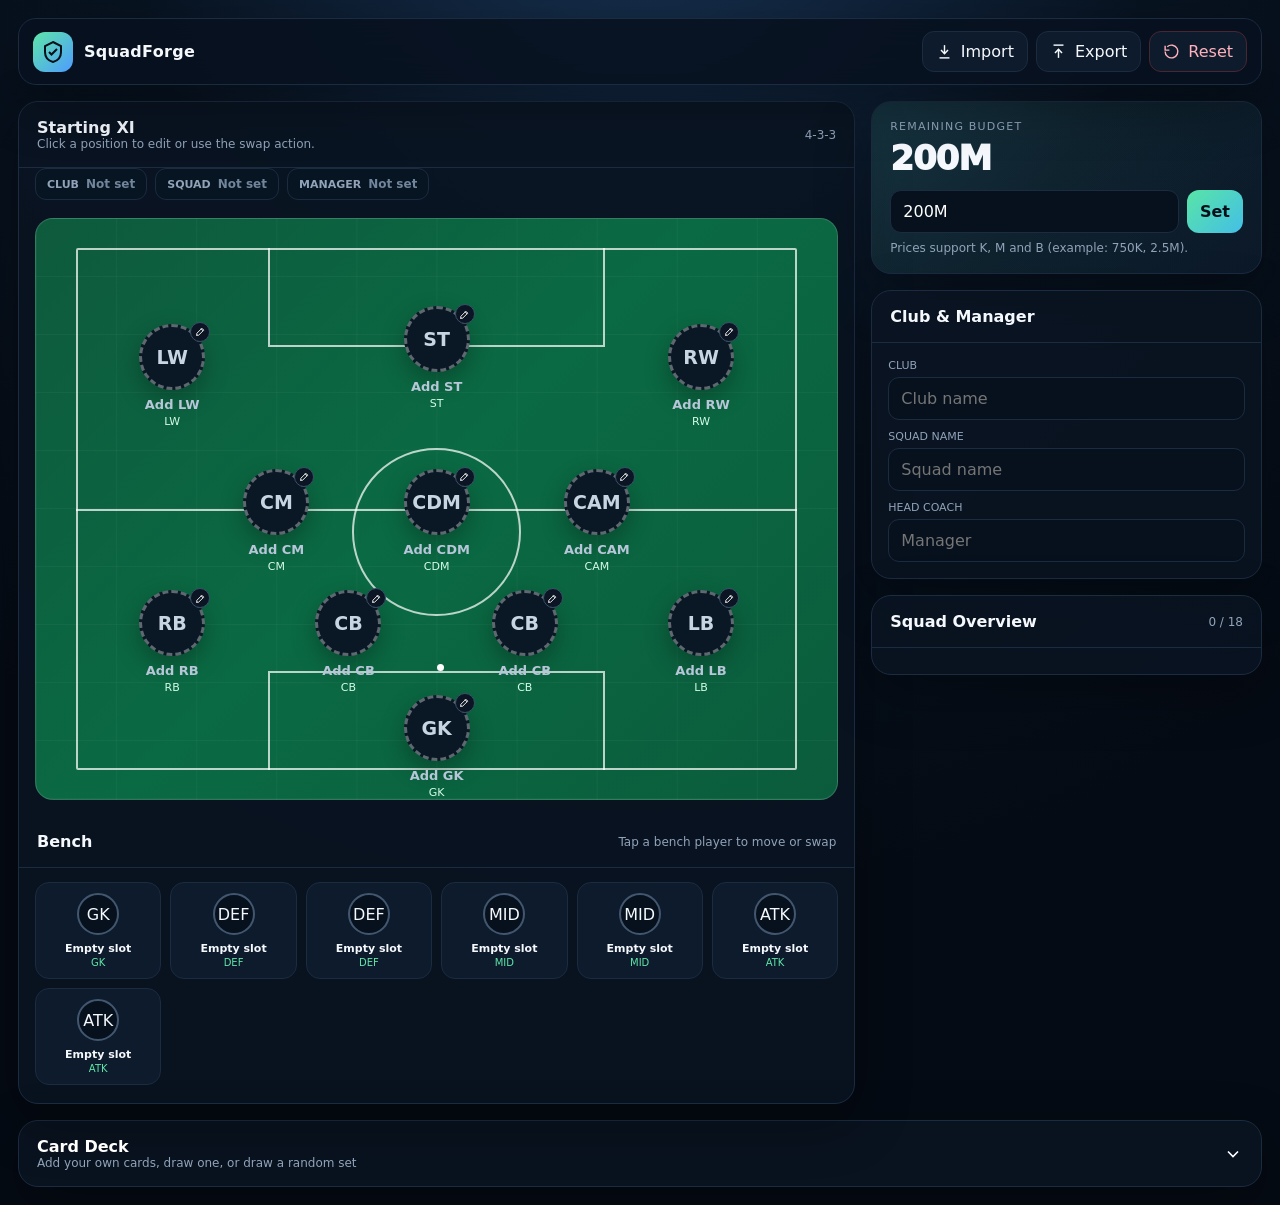
==== commit 89417c66: "Update index.html" ====
--- a/index.html
+++ b/index.html
@@ -32,38 +32,8 @@
     .panel-head{padding:16px 18px;border-bottom:1px solid var(--line);display:flex;align-items:center;justify-content:space-between;gap:12px}
     .panel-head h2{font-size:16px;margin:0}
     .small{font-size:12px;color:var(--muted)}
-
-    /* Pitch Info Overlay Header */
-    .pitch-header-info {
-      display: flex;
-      justify-content: space-between;
-      align-items: center;
-      background: rgba(14, 27, 45, 0.95);
-      border: 1px solid var(--line);
-      border-radius: 14px;
-      padding: 10px 16px;
-      margin-bottom: 12px;
-      gap: 10px;
-      flex-wrap: wrap;
-    }
-    .pitch-info-block {
-      display: flex;
-      flex-direction: column;
-    }
-    .pitch-info-label {
-      font-size: 9px;
-      color: var(--muted);
-      text-transform: uppercase;
-      letter-spacing: 0.8px;
-    }
-    .pitch-info-val {
-      font-size: 13px;
-      font-weight: 800;
-      color: var(--accent);
-    }
-
     .pitch-wrap{padding:16px}
-    .pitch{position:relative;aspect-ratio:1.12/1;min-height:560px;overflow:hidden;border-radius:18px;border:1px solid rgba(255,255,255,.15);
+    .pitch{position:relative;width:100%;aspect-ratio:1.38/1;min-height:0;overflow:hidden;border-radius:18px;border:1px solid rgba(255,255,255,.15);
       background:
       linear-gradient(90deg,rgba(255,255,255,.035) 1px,transparent 1px) 0 0/10% 100%,
       repeating-linear-gradient(0deg,rgba(255,255,255,.035) 0 1px,transparent 1px 10%),
@@ -76,23 +46,38 @@
     .box2{position:absolute;left:29%;right:29%;bottom:5%;height:17%;border:2px solid rgba(255,255,255,.72);border-bottom:0}
     .spot{position:absolute;width:7px;height:7px;border-radius:50%;background:#fff;left:50%;top:22%}
     .spot2{position:absolute;width:7px;height:7px;border-radius:50%;background:#fff;left:50%;bottom:22%}
-    .slot{position:absolute;transform:translate(-50%,-50%);width:100px;text-align:center;transition:.25s;z-index:2}
+    .slot{position:absolute;transform:translate(-50%,-50%);width:112px;text-align:center;transition:.25s}
     .slot:hover{transform:translate(-50%,-50%) scale(1.04)}
-    .avatar{width:60px;height:60px;margin:auto;border-radius:50%;border:3px solid rgba(255,255,255,.85);background:#0a1724;display:grid;place-items:center;overflow:hidden;box-shadow:0 9px 24px rgba(0,0,0,.28)}
+    .avatar{width:66px;height:66px;margin:auto;border-radius:50%;border:3px solid rgba(255,255,255,.85);background:#0a1724;display:grid;place-items:center;overflow:hidden;box-shadow:0 9px 24px rgba(0,0,0,.28)}
     .avatar img{width:100%;height:100%;object-fit:cover}
-    .avatar .num{font-weight:900;font-size:17px}
-    .player-name{margin-top:5px;font-weight:800;font-size:12px;white-space:nowrap;overflow:hidden;text-overflow:ellipsis}
-    .player-meta{margin-top:2px;font-size:10px;color:#d4fbe8}
+    .avatar .num{font-weight:900;font-size:19px}
+    .player-name{margin-top:7px;font-weight:800;font-size:13px;white-space:nowrap;overflow:hidden;text-overflow:ellipsis}
+    .player-meta{margin-top:3px;font-size:11px;color:#d4fbe8}
     .slot.empty .avatar{border-style:dashed;border-color:rgba(255,255,255,.35);color:#c7d4e2}
     .slot.empty .player-name{color:#b7c6d8}
-    .slot .edit-dot{position:absolute;right:14px;top:-2px;width:18px;height:18px;border-radius:50%;display:grid;place-items:center;background:#0b1523;border:1px solid #3a5069;color:#fff}
-    .slot .edit-dot svg{width:10px}
-    
-    /* Optimized positions for responsive layout */
-    .s1{left:50%;top:88%}.s2{left:16%;top:71%}.s3{left:38%;top:71%}.s4{left:62%;top:71%}.s5{left:84%;top:71%}
-    .s6{left:30%;top:48%}.s7{left:50%;top:52%}.s8{left:70%;top:48%}
-    .s9{left:18%;top:24%}.s10{left:50%;top:20%}.s11{left:82%;top:24%}
-
+    .slot .edit-dot{position:absolute;right:18px;top:-2px;width:20px;height:20px;border-radius:50%;display:grid;place-items:center;background:#0b1523;border:1px solid #3a5069;color:#fff}
+    .slot .edit-dot svg{width:11px}
+    .s1{left:50%;top:91%}.s2{left:17%;top:73%}.s3{left:39%;top:73%}.s4{left:61%;top:73%}.s5{left:83%;top:73%}
+    .s6{left:30%;top:52%}.s7{left:50%;top:52%}.s8{left:70%;top:52%}
+    .s9{left:17%;top:27%}.s10{left:50%;top:24%}.s11{left:83%;top:27%}
+    .pitch-info{display:flex;flex-wrap:wrap;gap:8px;padding:0 16px 2px}
+    .pitch-chip{display:flex;align-items:center;gap:7px;background:#071421;border:1px solid var(--line);padding:8px 11px;border-radius:11px;min-width:0}
+    .pitch-chip b{font-size:11px;color:var(--muted);font-weight:700}
+    .pitch-chip span{font-size:12px;font-weight:850;white-space:nowrap;overflow:hidden;text-overflow:ellipsis;max-width:190px}
+    .pitch-empty{color:#71859c}
+    .draw-result{margin:0 16px 16px;padding:12px;border-radius:14px;background:linear-gradient(135deg,rgba(94,230,168,.08),rgba(85,168,255,.06));border:1px solid #24394e}
+    .draw-result h3{margin:0 0 8px;font-size:12px}.draw-result-list{display:flex;gap:7px;flex-wrap:wrap}.draw-pill{background:#0b1928;border:1px solid #2c4560;padding:8px 10px;border-radius:10px;font-size:11px;font-weight:800}
+    .cards-form{display:grid;gap:9px;padding:0 16px 13px}
+    .cards-form textarea{min-height:105px;resize:vertical;line-height:1.5}
+    .cards-help{font-size:11px;color:var(--muted)}
+    .cards-list{display:grid;gap:7px;padding:0 16px 18px}
+    .deck-row{display:grid;grid-template-columns:1fr auto;gap:9px;align-items:center;background:#07111d;border:1px solid var(--line);padding:9px;border-radius:12px}
+    .deck-name{font-size:12px;font-weight:850}.deck-state{font-size:10px;color:var(--muted);margin-top:2px}
+    .deck-actions{display:flex;gap:6px}
+    .btn.sm{padding:7px 9px;font-size:10px}
+    .card-empty{padding:18px 16px;color:var(--muted);font-size:12px;text-align:center;border-top:1px solid var(--line)}
+    .choice-list{display:grid;gap:7px;max-height:260px;overflow:auto}.choice-btn{width:100%;text-align:left;border:1px solid var(--line);background:#07111d;color:#fff;padding:10px;border-radius:10px}.choice-btn:hover{border-color:#42627f}
+    .modal-actions .btn.swap{display:none}
     .bench{display:grid;grid-template-columns:repeat(6,1fr);gap:9px;padding:14px 16px 18px}
     .bench-card{min-width:0;background:var(--panel2);border:1px solid var(--line);border-radius:14px;padding:10px;text-align:center;transition:.2s}
     .bench-card:hover{border-color:#355271}
@@ -118,21 +103,21 @@
     .price{font-size:11px;color:var(--accent);text-align:right}
     .icon-btn{width:30px;height:30px;border-radius:9px;border:1px solid var(--line);background:#0d1b2b;color:#c8d6e5;display:grid;place-items:center}
     .icon-btn svg{width:14px}
-    
     .cards-panel{margin-top:16px}
     .cards-toggle{width:100%;background:none;border:0;color:#fff;padding:16px 18px;display:flex;align-items:center;justify-content:space-between}
     .cards-toggle .chev{transition:.25s}
     .cards-panel.open .chev{transform:rotate(180deg)}
     .cards-content{max-height:0;overflow:hidden;transition:max-height .45s ease}
-    .cards-panel.open .cards-content{max-height:1500px}
-    .card-toolbar{display:flex;gap:8px;flex-wrap:wrap;padding:0 16px 13px;align-items:center}
+    .cards-panel.open .cards-content{max-height:1200px}
+    .card-toolbar{display:flex;gap:8px;flex-wrap:wrap;padding:0 16px 13px}
     .cards-grid{display:grid;grid-template-columns:repeat(4,1fr);gap:10px;padding:0 16px 18px}
-    .game-card{position:relative;min-height:110px;padding:13px;border-radius:16px;background:linear-gradient(160deg,#111f31,#091421);border:1px solid #24364d;transition:.25s;display:flex;flex-direction:column;justify-content:space-between}
+    .game-card{position:relative;min-height:135px;padding:13px;border-radius:16px;background:linear-gradient(160deg,#111f31,#091421);border:1px solid #24364d;transition:.25s}
     .game-card:hover{transform:translateY(-3px);border-color:#42627f}
-    .game-card .card-icon{width:34px;height:34px;border-radius:10px;display:grid;place-items:center;background:rgba(94,230,168,.1);color:var(--accent);border:1px solid rgba(94,230,168,.22);margin-bottom:8px}
-    .game-card h4{margin:0;font-size:13px;word-break:break-word;}.game-card p{font-size:11px;color:var(--muted);line-height:1.45;margin:4px 0 8px}
-    .game-card .card-actions{display:flex;justify-content:space-between;align-items:center;margin-top:6px}
-
+    .game-card.used{opacity:.4;filter:saturate(.25)}
+    .game-card .card-icon{width:34px;height:34px;border-radius:10px;display:grid;place-items:center;background:rgba(94,230,168,.1);color:var(--accent);border:1px solid rgba(94,230,168,.22);margin-bottom:10px}
+    .game-card h4{margin:0;font-size:13px}.game-card p{font-size:11px;color:var(--muted);line-height:1.45;margin:6px 0 10px}
+    .game-card button{font-size:10px;padding:7px 9px;border-radius:8px}
+    .used-tag{position:absolute;top:10px;right:10px;font-size:9px;color:#9ba8b7}
     .modal{position:fixed;inset:0;background:rgba(0,0,0,.68);backdrop-filter:blur(8px);display:none;align-items:center;justify-content:center;padding:16px;z-index:100}
     .modal.show{display:flex}
     .modal-box{width:min(560px,100%);background:#0a1422;border:1px solid #273c55;border-radius:20px;box-shadow:0 30px 100px rgba(0,0,0,.55);overflow:hidden}
@@ -142,14 +127,20 @@
     .tabs{display:flex;gap:6px;padding:3px;background:#07111d;border:1px solid var(--line);border-radius:12px}
     .tab{flex:1;border:0;background:transparent;color:var(--muted);padding:9px;border-radius:9px}.tab.active{background:#13253a;color:#fff}
     .hidden{display:none!important}
-    .toast{position:fixed;bottom:18px;left:50%;transform:translate(-50%,20px);opacity:0;pointer-events:none;background:#eafbf3;color:#07111d;padding:10px 16px;border-radius:12px;font-size:13px;font-weight:800;z-index:200;transition:.25s;box-shadow:0 10px 30px rgba(0,0,0,0.4);border:1px solid #5ee6a8;text-align:center}
+    .toast{position:fixed;bottom:18px;left:50%;transform:translate(-50%,20px);opacity:0;pointer-events:none;background:#eafbf3;color:#07111d;padding:10px 14px;border-radius:12px;font-size:12px;font-weight:800;z-index:200;transition:.25s}
     .toast.show{opacity:1;transform:translate(-50%,0)}
-    
-    @media(max-width:1050px){.layout{grid-template-columns:1fr}.side{display:grid;grid-template-columns:1fr 1fr}.pitch{min-height:500px}.cards-grid{grid-template-columns:repeat(3,1fr)}}
+    .footer-note{color:#6f8196;font-size:10px;text-align:center;padding:14px}
+    @media(max-width:1050px){.layout{grid-template-columns:1fr}.side{display:grid;grid-template-columns:1fr 1fr}.cards-grid{grid-template-columns:repeat(3,1fr)}}
     @media(max-width:680px){
-      .app{padding:9px}.topbar{top:5px}.actions .label{display:none}.layout{display:block}.side{display:block}
-      .pitch-wrap{padding:9px}.pitch{min-height:460px;aspect-ratio:0.9/1}.slot{width:70px}.avatar{width:46px;height:46px}.avatar .num{font-size:14px}.player-name{font-size:10px}.player-meta{font-size:9px}
-      .bench{grid-template-columns:repeat(3,1fr)}.cards-grid{grid-template-columns:repeat(2,1fr)}.budget-value{font-size:28px}.box,.box2{left:22%;right:22%}
+      .app{padding:8px}.topbar{top:4px;padding:9px 10px}.brand-mark{width:36px;height:36px}.brand{font-size:14px}.actions{gap:5px}.actions .label{display:none}.btn{padding:9px 10px}
+      .layout{display:block}.side{display:block}.pitch-wrap{padding:9px}.pitch{width:100%;aspect-ratio:.74/1;min-height:0;border-radius:15px}
+      .pitch-info{padding:0 9px 2px;gap:6px}.pitch-chip{flex:1;min-width:0;padding:7px 8px}.pitch-chip b{font-size:9px}.pitch-chip span{font-size:10px;max-width:100%}
+      .slot{width:68px}.avatar{width:48px;height:48px;border-width:2px}.avatar .num{font-size:14px}.player-name{font-size:10px;margin-top:5px}.player-meta{font-size:9px}.slot .edit-dot{width:17px;height:17px;right:9px;top:-3px}.slot .edit-dot svg{width:9px}
+      .s1{top:91%}.s2{left:16%;top:73%}.s3{left:39%;top:73%}.s4{left:61%;top:73%}.s5{left:84%;top:73%}
+      .s6{left:28%;top:52%}.s7{left:50%;top:52%}.s8{left:72%;top:52%}.s9{left:16%;top:26%}.s10{left:50%;top:23%}.s11{left:84%;top:26%}
+      .bench{grid-template-columns:repeat(3,1fr);padding:12px 9px 15px}.bench-card{padding:8px 5px}.bench-avatar{width:38px;height:38px}
+      .field-row{grid-template-columns:1fr}.cards-grid{grid-template-columns:1fr}.cards-form{padding:0 10px 11px}.cards-list{padding:0 10px 14px}.deck-row{grid-template-columns:1fr}.deck-actions{justify-content:flex-start}
+      .budget,.fields{padding:14px}.panel-head{padding:14px}.panel{border-radius:16px}.cards-panel{margin-top:12px}.draw-result{margin:0 10px 12px}
     }
   </style>
 </head>
@@ -169,17 +160,13 @@
 
   <main class="layout">
     <section class="panel">
-      <div class="panel-head"><div><h2>Starting XI</h2><div class="small">Click a position to edit, add a player, or swap with the bench.</div></div><div class="small" id="formationText">4-3-3</div></div>
+      <div class="panel-head"><div><h2>Starting XI</h2><div class="small">Click a position to edit or use the swap action.</div></div><div class="small" id="formationText">4-3-3</div></div>
+      <div class="pitch-info">
+        <div class="pitch-chip"><b>CLUB</b><span id="pitchClub" class="pitch-empty">Not set</span></div>
+        <div class="pitch-chip"><b>SQUAD</b><span id="pitchSquad" class="pitch-empty">Not set</span></div>
+        <div class="pitch-chip"><b>MANAGER</b><span id="pitchManager" class="pitch-empty">Not set</span></div>
+      </div>
       <div class="pitch-wrap">
-        
-        <!-- Interactive Team Details Header above pitch -->
-        <div class="pitch-header-info">
-          <div class="pitch-info-block"><span class="pitch-info-label">Club</span><span class="pitch-info-val" id="dispClub">---</span></div>
-          <div class="pitch-info-block"><span class="pitch-info-label">Squad</span><span class="pitch-info-val" id="dispSquad">---</span></div>
-          <div class="pitch-info-block"><span class="pitch-info-label">Manager</span><span class="pitch-info-val" id="dispMgr">---</span></div>
-          <div class="pitch-info-block"><span class="pitch-info-label">Owner / User</span><span class="pitch-info-val" id="dispUser">---</span></div>
-        </div>
-
         <div class="pitch" id="pitch">
           <div class="half"></div><div class="circle"></div><div class="box"></div><div class="box2"></div><div class="spot"></div><div class="spot2"></div>
         </div>
@@ -205,7 +192,6 @@
           <div class="field"><label>CLUB</label><input class="input" id="clubInput" placeholder="Club name"></div>
           <div class="field"><label>SQUAD NAME</label><input class="input" id="nameInput" placeholder="Squad name"></div>
           <div class="field"><label>HEAD COACH</label><input class="input" id="mgrInput" placeholder="Manager"></div>
-          <div class="field"><label>YOUR NAME</label><input class="input" id="userInput" placeholder="Your Name"></div>
         </div>
       </section>
 
@@ -213,25 +199,28 @@
         <div class="panel-head"><h2>Squad Overview</h2><div class="small" id="playerCount">0 / 18</div></div>
         <div class="player-list" id="playerList"></div>
       </section>
-    </aside>
+
+</aside>
   </main>
 
-  <section class="panel cards-panel open" id="cardsPanel">
-    <button class="cards-toggle" id="cardsToggle"><div><h2 style="margin:0;font-size:16px;text-align:left">Game Cards</h2><div class="small">Add custom cards and draw randomly when needed</div></div>
+  <section class="panel cards-panel" id="cardsPanel">
+    <button class="cards-toggle" id="cardsToggle"><div><h2 style="margin:0;font-size:16px;text-align:left">Card Deck</h2><div class="small">Add your own cards, draw one, or draw a random set</div></div>
       <svg class="chev" width="20" height="20" viewBox="0 0 24 24" fill="none" stroke="currentColor" stroke-width="2"><path d="m6 9 6 6 6-6"/></svg>
     </button>
     <div class="cards-content">
-      <div class="card-toolbar">
-        <button class="btn primary" id="randomCardsBtn">Draw Random Cards</button>
-        <input class="input" id="randomCount" type="number" min="1" value="3" style="width:90px" placeholder="Count">
-        <button class="btn" id="addCardBtn">Add Custom Card</button>
+      <div class="cards-form">
+        <textarea class="input" id="cardInput" placeholder="Write one card per line&#10;Example: Free Transfer&#10;Double Budget&#10;Swap Any Player"></textarea>
+        <div class="card-toolbar" style="padding:0">
+          <button class="btn primary" id="addCardsBtn">Add Cards</button>
+          <button class="btn" id="drawOneBtn">Draw 1 Random</button>
+          <input class="input" id="randomCount" type="number" min="1" max="999" value="1" style="width:88px" aria-label="Random card count">
+          <button class="btn" id="drawManyBtn">Draw Random Set</button>
+          <button class="btn danger" id="clearDeckBtn">Clear Deck</button>
+        </div>
+        <div class="cards-help">Cards are stored locally. Drawing removes the selected cards from the available deck.</div>
       </div>
-
-      <div style="padding: 0 16px 8px;"><h4 style="margin: 0; font-size:13px; color:var(--accent);">Available Pool Cards (<span id="availCardsCount">0</span>)</h4></div>
-      <div class="cards-grid" id="cardsGrid"></div>
-
-      <div style="padding: 10px 16px 8px; border-top:1px solid var(--line);"><h4 style="margin: 0; font-size:13px; color:var(--accent2);">Drawn / Selected Cards</h4></div>
-      <div class="cards-grid" id="drawnCardsGrid"></div>
+      <div id="drawResult" class="draw-result hidden"><h3>Draw Result</h3><div class="draw-result-list" id="drawResultList"></div></div>
+      <div class="cards-list" id="cardsList"></div>
     </div>
   </section>
 </div>
@@ -253,18 +242,22 @@
       </div>
       <div class="small">The image is stored locally in your browser when uploaded. URLs are saved with the squad.</div>
     </div>
-    <div class="modal-actions"><button class="btn danger" id="deletePlayerBtn">Remove</button><button class="btn" data-close="playerModal">Cancel</button><button class="btn primary" id="savePlayerBtn">Save Player</button></div>
+    <div class="modal-actions"><button class="btn danger" id="deletePlayerBtn">Remove</button><button class="btn swap" id="swapPlayerBtn">Swap with Bench</button><button class="btn" data-close="playerModal">Cancel</button><button class="btn primary" id="savePlayerBtn">Save Player</button></div>
   </div>
 </div>
 
-<div class="modal" id="customCardModal">
+<div class="modal" id="swapModal">
   <div class="modal-box">
-    <div class="modal-head"><h3 style="margin:0">Add Custom Card</h3><button class="icon-btn" data-close="customCardModal">×</button></div>
-    <div class="modal-body">
-      <div class="field"><label>CARD NAME</label><input class="input" id="customCardName" placeholder="e.g. Free Transfer"></div>
-      <div class="field"><label>EFFECT / DESCRIPTION</label><input class="input" id="customCardDesc" placeholder="Describe card action..."></div>
-    </div>
-    <div class="modal-actions"><button class="btn" data-close="customCardModal">Cancel</button><button class="btn primary" id="saveCardBtn">Add Card</button></div>
+    <div class="modal-head"><h3 style="margin:0">Swap with Bench</h3><button class="icon-btn" data-close="swapModal">×</button></div>
+    <div class="modal-body"><div class="small">Choose the bench slot to swap with this player.</div><div class="choice-list" id="swapChoices"></div></div>
+  </div>
+</div>
+
+<div class="modal" id="confirmModal">
+  <div class="modal-box">
+    <div class="modal-head"><h3 style="margin:0">Confirm Action</h3><button class="icon-btn" data-close="confirmModal">×</button></div>
+    <div class="modal-body"><div id="confirmMessage" style="font-size:14px;line-height:1.5"></div></div>
+    <div class="modal-actions"><button class="btn" data-close="confirmModal">Cancel</button><button class="btn danger" id="confirmYes">Confirm</button></div>
   </div>
 </div>
 
@@ -273,27 +266,31 @@
 <script>
 const POSITIONS = [
   {key:'GK', label:'GK'}, {key:'RB',label:'RB'}, {key:'CB1',label:'CB'}, {key:'CB2',label:'CB'}, {key:'LB',label:'LB'},
-  {key:'CM',label:'CM'}, {key:'CDM',label:'CDM'}, {key:'CAM',label:'CAM'}, {key:'RW',label:'RW'}, {key:'LW',label:'LW'}, {key:'ST',label:'ST'}
+  {key:'CM',label:'CM'}, {key:'CDM',label:'CDM'}, {key:'CAM',label:'CAM'}, {key:'LW',label:'LW'}, {key:'ST',label:'ST'}, {key:'RW',label:'RW'}
 ];
 const BENCH_POS = ['GK','DEF','DEF','MID','MID','ATK','ATK'];
-// Initial pool empty as requested
 const defaults = [];
-const slotClass = {GK:'s1',RB:'s2',CB1:'s3',CB2:'s4',LB:'s5',CM:'s6',CDM:'s7',CAM:'s8',RW:'s9',LW:'s10',ST:'s11'};
+const slotClass = {GK:'s1',RB:'s2',CB1:'s3',CB2:'s4',LB:'s5',CM:'s6',CDM:'s7',CAM:'s8',LW:'s9',ST:'s10',RW:'s11'};
 let state = loadState();
 
 function initialState(){
   const players={};
   POSITIONS.forEach(p=>players[p.key]={name:'',price:0,pos:p.label,image:''});
   return {
-    startingBudget:200000000, club:'', squadName:'', manager:'', userName:'',
+    version:2, startingBudget:200000000, club:'', squadName:'', manager:'',
     players, bench:Array.from({length:7},(_,i)=>({name:'',price:0,pos:BENCH_POS[i],image:''})),
-    cards:[], drawnCards:[]
+    cards:[]
   };
 }
 function loadState(){
   try{
     const raw=localStorage.getItem('squadforge_state');
-    if(raw){ const s=JSON.parse(raw); return {...initialState(),...s}; }
+    if(raw){
+      const parsed=JSON.parse(raw), base=initialState(), s={...base,...parsed};
+      if(!parsed.version || parsed.version<2){s.cards=[];s.version=2;}
+      s.cards=Array.isArray(s.cards)?s.cards.filter(c=>c&&c.name):[];
+      return s;
+    }
   }catch(e){}
   return initialState();
 }
@@ -328,17 +325,12 @@
 function render(){
  document.getElementById('budgetValue').textContent=money(remainingBudget());
  document.getElementById('budgetInput').value=money(state.startingBudget);
- document.getElementById('clubInput').value=state.club||'';
- document.getElementById('nameInput').value=state.squadName||'';
- document.getElementById('mgrInput').value=state.manager||'';
- document.getElementById('userInput').value=state.userName||'';
-
- // Display Info above pitch
- document.getElementById('dispClub').textContent=state.club||'---';
- document.getElementById('dispSquad').textContent=state.squadName||'---';
- document.getElementById('dispMgr').textContent=state.manager||'---';
- document.getElementById('dispUser').textContent=state.userName||'---';
-
+ document.getElementById('clubInput').value=state.club;
+ document.getElementById('nameInput').value=state.squadName;
+ document.getElementById('mgrInput').value=state.manager;
+ [['pitchClub',state.club],['pitchSquad',state.squadName],['pitchManager',state.manager]].forEach(([id,val])=>{
+   const el=document.getElementById(id); el.textContent=val||'Not set'; el.classList.toggle('pitch-empty',!val);
+ });
  const pitch=document.getElementById('pitch');
  pitch.querySelectorAll('.slot').forEach(x=>x.remove());
  POSITIONS.forEach(p=>{
@@ -382,6 +374,7 @@
  [...new Set(opts)].forEach(o=>{const op=document.createElement('option');op.value=o;op.textContent=o;select.appendChild(op)});
  select.value=pl.pos;
  document.getElementById('deletePlayerBtn').style.display=pl.name?'inline-flex':'none';
+ document.getElementById('swapPlayerBtn').style.display=(!isBench && pl.name)?'inline-flex':'none';
  document.getElementById('playerModal').classList.add('show');
 }
 function closeModal(id){document.getElementById(id).classList.remove('show')}
@@ -407,11 +400,8 @@
  const f=e.target.files[0];if(!f)return;const r=new FileReader();r.onload=()=>document.getElementById('playerImage').value=r.result;r.readAsDataURL(f);
  document.getElementById('urlTab').click();
 };
-['clubInput','nameInput','mgrInput','userInput'].forEach(id=>document.getElementById(id).addEventListener('input',e=>{
- const keys={clubInput:'club',nameInput:'squadName',mgrInput:'manager',userInput:'userName'};
- state[keys[id]]=e.target.value;
- save();
- document.getElementById({clubInput:'dispClub',nameInput:'dispSquad',mgrInput:'dispMgr',userInput:'dispUser'}[id]).textContent=e.target.value||'---';
+['clubInput','nameInput','mgrInput'].forEach(id=>document.getElementById(id).addEventListener('input',e=>{
+ state[{clubInput:'club',nameInput:'squadName',mgrInput:'manager'}[id]]=e.target.value;save();
 }));
 document.getElementById('setBudgetBtn').onclick=()=>{
  const n=parseMoney(document.getElementById('budgetInput').value);
@@ -419,63 +409,67 @@
  state.startingBudget=n;render();toast('Budget updated');
 };
 document.getElementById('cardsToggle').onclick=()=>document.getElementById('cardsPanel').classList.toggle('open');
-
 function renderCards(){
- const grid=document.getElementById('cardsGrid'); grid.innerHTML='';
- document.getElementById('availCardsCount').textContent=state.cards.length;
- state.cards.forEach((c, idx)=>{
-   const el=document.createElement('article');el.className='game-card';
-   el.innerHTML=`<div class="card-icon">${icon('bolt')}</div><h4>${esc(c.name)}</h4><p>${esc(c.desc)}</p>
-   <div class="card-actions"><button class="btn danger" style="padding:4px 8px;font-size:10px;">Remove</button></div>`;
-   el.querySelector('button').onclick=()=>{
-     state.cards.splice(idx,1); save(); renderCards(); toast('Card removed from pool');
+ const list=document.getElementById('cardsList'); list.innerHTML='';
+ if(!state.cards.length){list.innerHTML='<div class="card-empty">Your deck is empty. Add cards above to start.</div>';return;}
+ state.cards.forEach((c,i)=>{
+   const row=document.createElement('div');row.className='deck-row';
+   row.innerHTML=`<div><div class="deck-name">${esc(c.name)}</div><div class="deck-state">Available card ${i+1}</div></div>
+     <div class="deck-actions"><button class="btn sm primary">Draw</button><button class="icon-btn" title="Remove">${icon('trash')}</button></div>`;
+   row.querySelector('.primary').onclick=()=>drawSpecific(i);
+   row.querySelector('.icon-btn').onclick=()=>{state.cards.splice(i,1);save();renderCards();toast('Card removed')};
+   list.appendChild(row);
+ });
+}
+function showDrawResult(cards){
+ const box=document.getElementById('drawResult'), list=document.getElementById('drawResultList');
+ list.innerHTML=cards.map(c=>`<span class="draw-pill">${esc(c.name)}</span>`).join('');
+ box.classList.remove('hidden');
+}
+function drawSpecific(index){
+ if(index<0||index>=state.cards.length)return;
+ const picked=state.cards.splice(index,1);
+ save();renderCards();showDrawResult(picked);toast('Card drawn');
+}
+function drawRandom(count){
+ const available=state.cards.length;
+ if(!available){toast('Your card deck is empty. Add cards first.');return;}
+ count=Math.max(1,Math.floor(count||1));
+ if(count>available){toast(`You only have ${available} card${available===1?'':'s'} available.`);return;}
+ const pool=[...state.cards],picked=[];
+ while(picked.length<count){picked.push(pool.splice(Math.floor(Math.random()*pool.length),1)[0]);}
+ const ids=new Set(picked.map(c=>c.id));
+ state.cards=state.cards.filter(c=>!ids.has(c.id));
+ save();renderCards();showDrawResult(picked);toast(`${picked.length} random card${picked.length===1?'':'s'} drawn`);
+}
+document.getElementById('addCardsBtn').onclick=()=>{
+ const names=document.getElementById('cardInput').value.split(/\r?\n/).map(s=>s.trim()).filter(Boolean);
+ if(!names.length){toast('Write at least one card first.');return;}
+ names.forEach(name=>state.cards.push({id:'card_'+Date.now()+'_'+Math.random().toString(36).slice(2),name}));
+ document.getElementById('cardInput').value='';save();renderCards();toast(`${names.length} card${names.length===1?'':'s'} added`);
+};
+document.getElementById('drawOneBtn').onclick=()=>drawRandom(1);
+document.getElementById('drawManyBtn').onclick=()=>drawRandom(+document.getElementById('randomCount').value||1);
+document.getElementById('clearDeckBtn').onclick=()=>{
+ if(!state.cards.length){toast('The deck is already empty.');return;}
+ askConfirm('Clear all available cards?',()=>{state.cards=[];save();renderCards();document.getElementById('drawResult').classList.add('hidden');toast('Deck cleared');});
+};
+document.getElementById('swapPlayerBtn').onclick=()=>{
+ const slot=document.getElementById('editSlot').value;
+ if(slot.startsWith('bench')){toast('Choose a starting XI player first.');return;}
+ const choices=document.getElementById('swapChoices');choices.innerHTML='';
+ state.bench.forEach((pl,i)=>{
+   const b=document.createElement('button');b.className='choice-btn';b.textContent=`${pl.name||'Empty slot'} • ${pl.pos}`;
+   b.onclick=()=>{
+     const temp=state.players[slot];
+     state.players[slot]=pl;
+     state.bench[i]={...temp,pos:pl.pos||BENCH_POS[i]};
+     closeModal('swapModal');render();toast('Players swapped');
    };
-   grid.appendChild(el);
- });
-
- const drawnGrid=document.getElementById('drawnCardsGrid'); drawnGrid.innerHTML='';
- (state.drawnCards||[]).forEach(c=>{
-   const el=document.createElement('article');el.className='game-card';
-   el.style.borderColor='var(--accent2)';
-   el.innerHTML=`<div class="card-icon" style="color:var(--accent2);background:rgba(85,168,255,0.1);border-color:rgba(85,168,255,0.22);">${icon('card')}</div><h4>${esc(c.name)}</h4><p>${esc(c.desc)}</p>`;
-   drawnGrid.appendChild(el);
- });
-}
-
-document.getElementById('addCardBtn').onclick=()=>document.getElementById('customCardModal').classList.add('show');
-document.getElementById('saveCardBtn').onclick=()=>{
- const n=document.getElementById('customCardName').value.trim(),d=document.getElementById('customCardDesc').value.trim();
- if(!n)return;
- state.cards.push({id:'custom_'+Date.now(),name:n,desc:d||'Custom card effect.'});
- document.getElementById('customCardName').value='';document.getElementById('customCardDesc').value='';
- closeModal('customCardModal');save();renderCards();toast('Custom card added');
-};
-
-document.getElementById('randomCardsBtn').onclick=()=>{
- const count = parseInt(document.getElementById('randomCount').value);
- if(isNaN(count) || count <= 0){
-   toast('Please enter a valid count');
-   return;
- }
- if(state.cards.length === 0){
-   toast('No cards available! Add custom cards first.');
-   return;
- }
- if(count > state.cards.length){
-   toast(`Warning: Only ${state.cards.length} card(s) available in pool! Cannot draw ${count}.`);
-   return;
- }
-
- const pool=[...state.cards], out=[];
- for(let i=0; i<count; i++){
-   const idx = Math.floor(Math.random()*pool.length);
-   out.push(pool.splice(idx,1)[0]);
- }
- state.drawnCards = out;
- save(); renderCards();
- toast(`${out.length} random card(s) drawn!`);
-};
-
+   choices.appendChild(b);
+ });
+ closeModal('playerModal');document.getElementById('swapModal').classList.add('show');
+};
 document.getElementById('exportBtn').onclick=()=>{
  const blob=new Blob([JSON.stringify(state,null,2)],{type:'application/json'});const a=document.createElement('a');a.href=URL.createObjectURL(blob);a.download=(state.squadName||'squadforge-squad')+'.json';a.click();URL.revokeObjectURL(a.href);toast('Squad exported');
 };
@@ -484,11 +478,20 @@
  const f=e.target.files[0];if(!f)return;const r=new FileReader();r.onload=()=>{try{state={...initialState(),...JSON.parse(r.result)};save();render();toast('Squad imported')}catch(x){toast('Invalid squad file')}};r.readAsText(f);e.target.value='';
 };
 document.getElementById('resetBtn').onclick=()=>{
- state=initialState();save();render();toast('Everything reset');
-};
-
-function toast(t){const x=document.getElementById('toast');x.textContent=t;x.classList.add('show');clearTimeout(window.__toast);window.__toast=setTimeout(()=>x.classList.remove('show'),3000)}
+ askConfirm('Reset the entire squad, budget, club and cards? This cannot be undone.',()=>{state=initialState();save();render();toast('Everything reset')})
+};
+let confirmAction=null;
+function askConfirm(message,action){
+  document.getElementById('confirmMessage').textContent=message;
+  confirmAction=action;
+  document.getElementById('confirmModal').classList.add('show');
+}
+document.getElementById('confirmYes').onclick=()=>{
+  const action=confirmAction; confirmAction=null; closeModal('confirmModal'); if(action) action();
+};
+function toast(t){const x=document.getElementById('toast');x.textContent=t;x.classList.add('show');clearTimeout(window.__toast);window.__toast=setTimeout(()=>x.classList.remove('show'),1800)}
 render();
 </script>
+
 </body>
 </html>
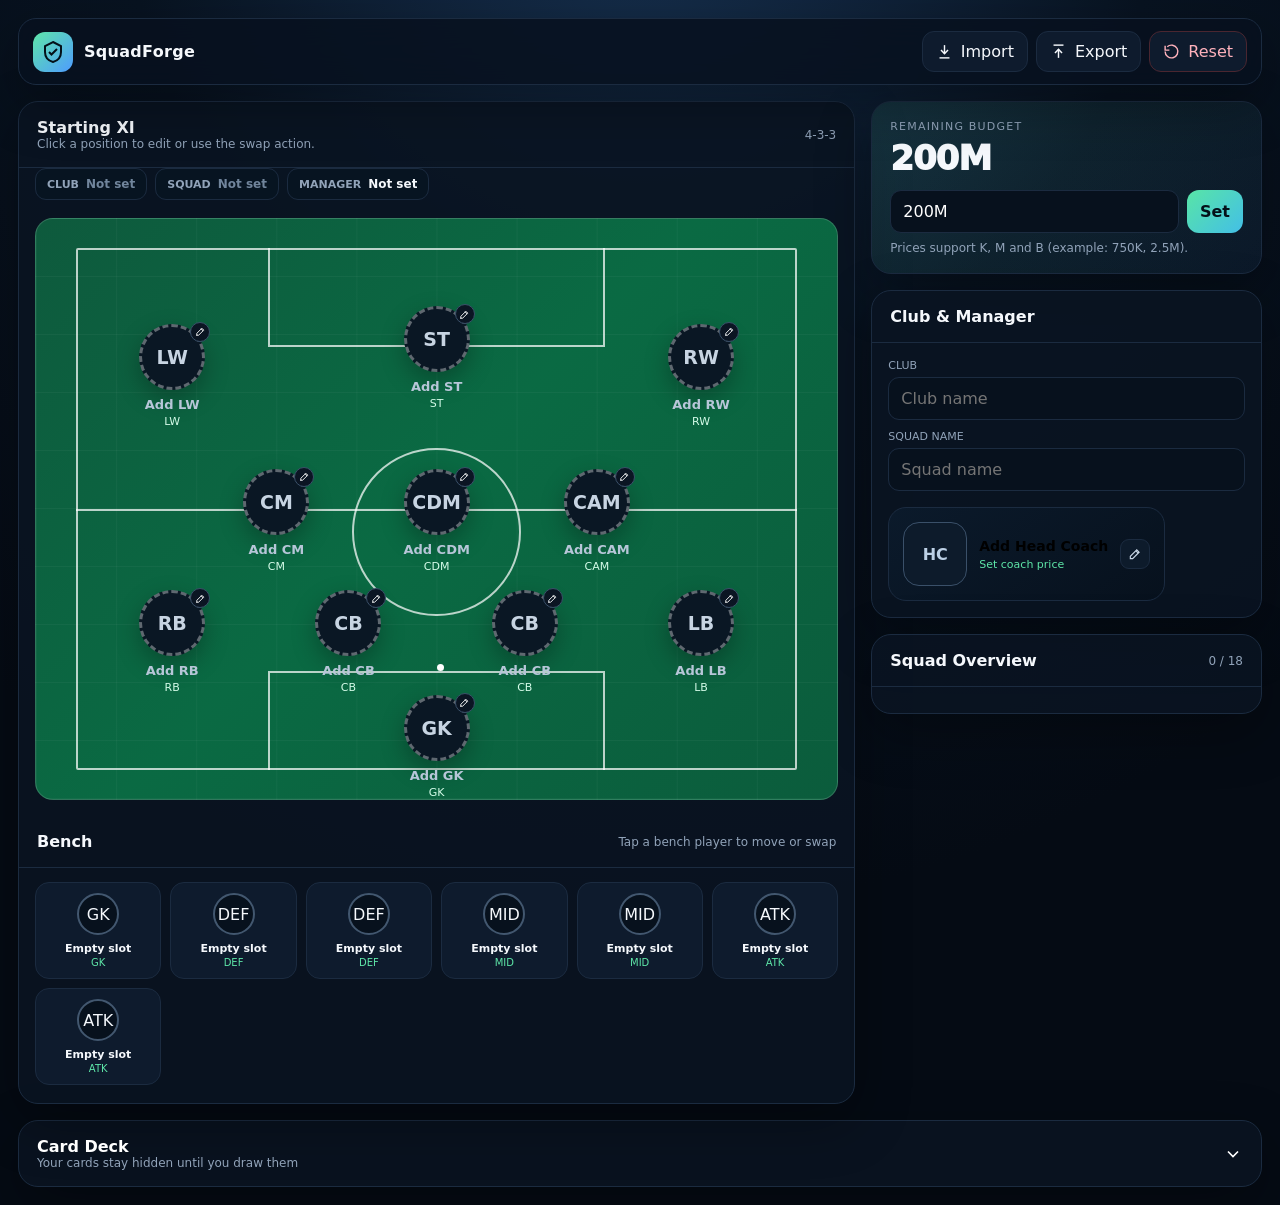
==== commit 5de4be26: "Update index.html" ====
--- a/index.html
+++ b/index.html
@@ -93,6 +93,16 @@
     .input{width:100%;background:#07111d;border:1px solid var(--line);color:#fff;padding:11px 12px;border-radius:11px;outline:none}
     .input:focus{border-color:#4b8cc5;box-shadow:0 0 0 3px rgba(85,168,255,.1)}
     .fields{display:grid;gap:10px;padding:16px}
+    .manager-card{margin:0 16px 16px;padding:14px;border:1px solid var(--line);border-radius:18px;background:linear-gradient(145deg,#0b1a2b,#07111d);display:grid;grid-template-columns:64px 1fr auto;gap:12px;align-items:center;transition:.25s}
+    .manager-card:hover{transform:translateY(-2px);border-color:#355271}
+    .manager-avatar{width:64px;height:64px;border-radius:16px;overflow:hidden;background:#0d1b2b;border:1px solid #3a5069;display:grid;place-items:center;font-weight:900;color:#bcd0e5}
+    .manager-avatar img{width:100%;height:100%;object-fit:cover}
+    .manager-name{font-weight:900;font-size:14px}.manager-price{font-size:11px;color:var(--accent);margin-top:4px}.manager-empty{color:var(--muted);font-size:12px}
+    .deck-summary{display:flex;align-items:center;gap:8px;flex-wrap:wrap;padding:0 16px 12px}.count-pill{background:#07111d;border:1px solid var(--line);border-radius:999px;padding:7px 10px;font-size:11px;font-weight:850;color:#dce8f4}
+    .hidden-cards{display:grid;grid-template-columns:repeat(8,1fr);gap:8px;padding:0 16px 16px}.hidden-card{aspect-ratio:1/1.12;border:1px solid #2a4058;background:linear-gradient(145deg,#102137,#081321);border-radius:14px;color:#8fa6bd;font-weight:900;font-size:12px;display:grid;place-items:center;transition:.22s;position:relative;overflow:hidden}.hidden-card:before{content:'?';position:absolute;font-size:42px;color:rgba(94,230,168,.08)}.hidden-card span{position:relative}.hidden-card:hover{transform:translateY(-3px) rotate(-1deg);border-color:#4b6f91;color:#e9f5ff}.hidden-card:active{transform:scale(.96)}
+    .used-list{display:grid;gap:7px;padding:0 16px 16px}.used-row{display:grid;grid-template-columns:1fr auto;gap:9px;align-items:center;background:#07111d;border:1px solid var(--line);padding:9px 10px;border-radius:12px}.used-row b{font-size:12px}.used-row span{display:block;color:var(--muted);font-size:10px;margin-top:2px}
+    .manager-modal-preview{display:grid;grid-template-columns:72px 1fr;gap:12px;align-items:center;padding:12px;border:1px solid var(--line);border-radius:14px;background:#07111d}.manager-modal-preview .manager-avatar{width:72px;height:72px}
+
     .field label{display:block;color:var(--muted);font-size:11px;margin:0 0 5px}
     .field-row{display:grid;grid-template-columns:1fr 1fr;gap:9px}
     .player-list{padding:10px 16px 16px;display:grid;gap:7px}
@@ -107,8 +117,8 @@
     .cards-toggle{width:100%;background:none;border:0;color:#fff;padding:16px 18px;display:flex;align-items:center;justify-content:space-between}
     .cards-toggle .chev{transition:.25s}
     .cards-panel.open .chev{transform:rotate(180deg)}
-    .cards-content{max-height:0;overflow:hidden;transition:max-height .45s ease}
-    .cards-panel.open .cards-content{max-height:1200px}
+    .cards-content{max-height:0;overflow:hidden;transition:max-height .55s ease}
+    .cards-panel.open .cards-content{max-height:2200px}
     .card-toolbar{display:flex;gap:8px;flex-wrap:wrap;padding:0 16px 13px}
     .cards-grid{display:grid;grid-template-columns:repeat(4,1fr);gap:10px;padding:0 16px 18px}
     .game-card{position:relative;min-height:135px;padding:13px;border-radius:16px;background:linear-gradient(160deg,#111f31,#091421);border:1px solid #24364d;transition:.25s}
@@ -118,6 +128,15 @@
     .game-card h4{margin:0;font-size:13px}.game-card p{font-size:11px;color:var(--muted);line-height:1.45;margin:6px 0 10px}
     .game-card button{font-size:10px;padding:7px 9px;border-radius:8px}
     .used-tag{position:absolute;top:10px;right:10px;font-size:9px;color:#9ba8b7}
+    /* File inputs use the site's dark visual language instead of the browser's white native control. */
+    input[type=file]{width:100%;background:#07111d;color:#cbd8e6;border:1px solid var(--line);padding:8px;border-radius:11px;font-size:12px}
+    input[type=file]::file-selector-button{border:1px solid #2d4660;background:#102238;color:#eef6ff;border-radius:8px;padding:7px 10px;margin-right:9px;font:inherit;font-weight:700;cursor:pointer;transition:.2s}
+    input[type=file]::file-selector-button:hover{background:#17304a;border-color:#466887}
+    .modal-actions{flex-wrap:wrap;align-items:center}
+    .modal-actions .btn{flex:0 0 auto;min-width:0;white-space:nowrap}
+    .used-row .card-use-btn{display:inline-flex;align-items:center;justify-content:center;gap:6px}
+    .used-row .card-row-actions{display:flex;gap:6px;flex-wrap:wrap;justify-content:flex-end}
+    .spent-row{opacity:.65}
     .modal{position:fixed;inset:0;background:rgba(0,0,0,.68);backdrop-filter:blur(8px);display:none;align-items:center;justify-content:center;padding:16px;z-index:100}
     .modal.show{display:flex}
     .modal-box{width:min(560px,100%);background:#0a1422;border:1px solid #273c55;border-radius:20px;box-shadow:0 30px 100px rgba(0,0,0,.55);overflow:hidden}
@@ -130,7 +149,7 @@
     .toast{position:fixed;bottom:18px;left:50%;transform:translate(-50%,20px);opacity:0;pointer-events:none;background:#eafbf3;color:#07111d;padding:10px 14px;border-radius:12px;font-size:12px;font-weight:800;z-index:200;transition:.25s}
     .toast.show{opacity:1;transform:translate(-50%,0)}
     .footer-note{color:#6f8196;font-size:10px;text-align:center;padding:14px}
-    @media(max-width:1050px){.layout{grid-template-columns:1fr}.side{display:grid;grid-template-columns:1fr 1fr}.cards-grid{grid-template-columns:repeat(3,1fr)}}
+    @media(max-width:1050px){.layout{grid-template-columns:1fr}.side{display:grid;grid-template-columns:1fr 1fr}.cards-grid{grid-template-columns:repeat(3,1fr)}.hidden-cards{grid-template-columns:repeat(6,1fr)}}
     @media(max-width:680px){
       .app{padding:8px}.topbar{top:4px;padding:9px 10px}.brand-mark{width:36px;height:36px}.brand{font-size:14px}.actions{gap:5px}.actions .label{display:none}.btn{padding:9px 10px}
       .layout{display:block}.side{display:block}.pitch-wrap{padding:9px}.pitch{width:100%;aspect-ratio:.74/1;min-height:0;border-radius:15px}
@@ -139,8 +158,9 @@
       .s1{top:91%}.s2{left:16%;top:73%}.s3{left:39%;top:73%}.s4{left:61%;top:73%}.s5{left:84%;top:73%}
       .s6{left:28%;top:52%}.s7{left:50%;top:52%}.s8{left:72%;top:52%}.s9{left:16%;top:26%}.s10{left:50%;top:23%}.s11{left:84%;top:26%}
       .bench{grid-template-columns:repeat(3,1fr);padding:12px 9px 15px}.bench-card{padding:8px 5px}.bench-avatar{width:38px;height:38px}
-      .field-row{grid-template-columns:1fr}.cards-grid{grid-template-columns:1fr}.cards-form{padding:0 10px 11px}.cards-list{padding:0 10px 14px}.deck-row{grid-template-columns:1fr}.deck-actions{justify-content:flex-start}
+      .field-row{grid-template-columns:1fr}.cards-grid{grid-template-columns:1fr}.cards-form{padding:0 10px 11px}.cards-list{padding:0 10px 14px}.deck-row{grid-template-columns:1fr}.deck-actions{justify-content:flex-start}.hidden-cards{grid-template-columns:repeat(4,1fr);padding:0 10px 14px}.manager-card{margin:0 10px 12px;grid-template-columns:54px 1fr auto}.manager-avatar{width:54px;height:54px}
       .budget,.fields{padding:14px}.panel-head{padding:14px}.panel{border-radius:16px}.cards-panel{margin-top:12px}.draw-result{margin:0 10px 12px}
+      .modal{padding:10px}.modal-box{max-height:92vh;overflow:auto;border-radius:16px}.modal-head{padding:13px 14px}.modal-body{padding:14px;gap:10px}.modal-actions{padding:0 14px 14px;gap:6px;justify-content:flex-end}.modal-actions .btn{padding:8px 10px;font-size:11px;min-height:36px}.modal-actions .btn svg{width:14px;height:14px}.tabs{gap:4px}.tab{padding:8px;font-size:11px}
     }
   </style>
 </head>
@@ -191,8 +211,12 @@
         <div class="fields">
           <div class="field"><label>CLUB</label><input class="input" id="clubInput" placeholder="Club name"></div>
           <div class="field"><label>SQUAD NAME</label><input class="input" id="nameInput" placeholder="Squad name"></div>
-          <div class="field"><label>HEAD COACH</label><input class="input" id="mgrInput" placeholder="Manager"></div>
         </div>
+        <button class="manager-card" id="managerCard" type="button">
+          <div class="manager-avatar" id="managerAvatar">HC</div>
+          <div style="min-width:0;text-align:left"><div class="manager-name" id="managerCardName">Add Head Coach</div><div class="manager-price" id="managerCardPrice">0</div></div>
+          <span class="icon-btn"><svg viewBox="0 0 24 24" fill="none" stroke="currentColor" stroke-width="2"><path d="M4 20h4L19 9l-4-4L4 16v4Z"/><path d="m13.5 6.5 4 4"/></svg></span>
+        </button>
       </section>
 
       <section class="panel">
@@ -204,25 +228,43 @@
   </main>
 
   <section class="panel cards-panel" id="cardsPanel">
-    <button class="cards-toggle" id="cardsToggle"><div><h2 style="margin:0;font-size:16px;text-align:left">Card Deck</h2><div class="small">Add your own cards, draw one, or draw a random set</div></div>
+    <button class="cards-toggle" id="cardsToggle"><div><h2 style="margin:0;font-size:16px;text-align:left">Card Deck</h2><div class="small">Your cards stay hidden until you draw them</div></div>
       <svg class="chev" width="20" height="20" viewBox="0 0 24 24" fill="none" stroke="currentColor" stroke-width="2"><path d="m6 9 6 6 6-6"/></svg>
     </button>
     <div class="cards-content">
-      <div class="cards-form">
-        <textarea class="input" id="cardInput" placeholder="Write one card per line&#10;Example: Free Transfer&#10;Double Budget&#10;Swap Any Player"></textarea>
-        <div class="card-toolbar" style="padding:0">
-          <button class="btn primary" id="addCardsBtn">Add Cards</button>
-          <button class="btn" id="drawOneBtn">Draw 1 Random</button>
-          <input class="input" id="randomCount" type="number" min="1" max="999" value="1" style="width:88px" aria-label="Random card count">
-          <button class="btn" id="drawManyBtn">Draw Random Set</button>
-          <button class="btn danger" id="clearDeckBtn">Clear Deck</button>
-        </div>
-        <div class="cards-help">Cards are stored locally. Drawing removes the selected cards from the available deck.</div>
+      <div class="deck-summary">
+        <span class="count-pill">Available: <b id="availableCount">0</b></span>
+        <span class="count-pill">Won: <b id="usedCount">0</b></span>
+        <button class="btn primary sm" id="drawOneBtn">Draw Random</button>
+        <input class="input" id="randomCount" type="number" min="1" max="999" value="1" style="width:80px" aria-label="Random card count">
+        <button class="btn sm" id="drawManyBtn">Draw Set</button>
+        <button class="btn sm" id="manageCardsBtn">Manage Cards</button>
       </div>
-      <div id="drawResult" class="draw-result hidden"><h3>Draw Result</h3><div class="draw-result-list" id="drawResultList"></div></div>
-      <div class="cards-list" id="cardsList"></div>
+      <div id="drawResult" class="draw-result hidden"><h3>Cards Won</h3><div class="draw-result-list" id="drawResultList"></div></div>
+      <div class="small" style="padding:0 16px 8px">Hidden deck • tap a hidden card if you want to draw that exact slot.</div>
+      <div class="hidden-cards" id="hiddenCards"></div>
+      <div class="panel-head" style="border-top:1px solid var(--line)"><h2>Won Cards</h2><div class="small">Saved until you delete them</div></div>
+      <div class="used-list" id="usedCardsList"></div>
     </div>
   </section>
+</div>
+
+<div class="modal" id="managerModal">
+  <div class="modal-box">
+    <div class="modal-head"><h3 style="margin:0">Head Coach</h3><button class="icon-btn" data-close="managerModal">×</button></div>
+    <div class="modal-body">
+      <div class="manager-modal-preview"><div class="manager-avatar" id="managerPreviewAvatar">HC</div><div><div class="manager-name" id="managerPreviewName">No manager</div><div class="manager-price" id="managerPreviewPrice">0</div></div></div>
+      <div class="field"><label>COACH NAME</label><input class="input" id="managerName" placeholder="Manager name"></div>
+      <div class="field"><label>PRICE</label><input class="input" id="managerPrice" placeholder="10M"></div>
+      <div class="field"><label>COACH IMAGE (OPTIONAL)</label>
+        <div class="tabs"><button class="tab active" id="managerUrlTab">Image URL</button><button class="tab" id="managerUploadTab">Upload</button></div>
+        <input class="input" id="managerImage" placeholder="https://...">
+        <input id="managerFile" type="file" accept="image/*" class="hidden">
+      </div>
+      <div class="small">The coach price is counted from the same budget as the players.</div>
+    </div>
+    <div class="modal-actions"><button class="btn danger" id="deleteManagerBtn">Remove</button><button class="btn" data-close="managerModal">Cancel</button><button class="btn primary" id="saveManagerBtn">Save Coach</button></div>
+  </div>
 </div>
 
 <div class="modal" id="playerModal">
@@ -246,6 +288,22 @@
   </div>
 </div>
 
+<div class="modal" id="cardManagerModal">
+  <div class="modal-box">
+    <div class="modal-head"><h3 style="margin:0">Manage Hidden Cards</h3><button class="icon-btn" data-close="cardManagerModal">×</button></div>
+    <div class="modal-body">
+      <div class="small">Add one card per line. Names are hidden after adding. The deck is shuffled automatically.</div>
+      <textarea class="input" id="cardInput" placeholder="One card per line
+Steal
+Free Transfer
+Swap Player"></textarea>
+      <div class="modal-actions" style="padding:0"><button class="btn" id="shuffleDeckBtn">Shuffle Deck</button><button class="btn primary" id="addCardsBtn">Add Cards</button></div>
+      <div class="small" id="manageCardCount">0 cards in deck</div>
+    </div>
+    <div class="modal-actions"><button class="btn danger" id="clearDeckBtn">Clear Available Deck</button><button class="btn" data-close="cardManagerModal">Done</button></div>
+  </div>
+</div>
+
 <div class="modal" id="swapModal">
   <div class="modal-box">
     <div class="modal-head"><h3 style="margin:0">Swap with Bench</h3><button class="icon-btn" data-close="swapModal">×</button></div>
@@ -277,9 +335,9 @@
   const players={};
   POSITIONS.forEach(p=>players[p.key]={name:'',price:0,pos:p.label,image:''});
   return {
-    version:2, startingBudget:200000000, club:'', squadName:'', manager:'',
+    version:4, startingBudget:200000000, club:'', squadName:'', manager:{name:'',price:0,image:''},
     players, bench:Array.from({length:7},(_,i)=>({name:'',price:0,pos:BENCH_POS[i],image:''})),
-    cards:[]
+    cards:[], usedCards:[], spentCards:[]
   };
 }
 function loadState(){
@@ -287,8 +345,12 @@
     const raw=localStorage.getItem('squadforge_state');
     if(raw){
       const parsed=JSON.parse(raw), base=initialState(), s={...base,...parsed};
-      if(!parsed.version || parsed.version<2){s.cards=[];s.version=2;}
-      s.cards=Array.isArray(s.cards)?s.cards.filter(c=>c&&c.name):[];
+      if(!parsed.version || parsed.version<3){s.cards=[];s.usedCards=[];s.spentCards=[];s.version=4;} else {s.version=4;}
+      if(typeof s.manager==='string') s.manager={name:s.manager,price:0,image:''};
+      s.manager={name:s.manager?.name||'',price:parseMoney(s.manager?.price||0),image:s.manager?.image||''};
+      s.cards=Array.isArray(s.cards)?s.cards.filter(c=>c&&c.name).map(c=>({...c,id:c.id||('card_'+Math.random().toString(36).slice(2))})):[];
+      s.usedCards=Array.isArray(s.usedCards)?s.usedCards.filter(c=>c&&c.name):[];
+      s.spentCards=Array.isArray(s.spentCards)?s.spentCards.filter(c=>c&&c.name):[];
       return s;
     }
   }catch(e){}
@@ -327,8 +389,8 @@
  document.getElementById('budgetInput').value=money(state.startingBudget);
  document.getElementById('clubInput').value=state.club;
  document.getElementById('nameInput').value=state.squadName;
- document.getElementById('mgrInput').value=state.manager;
- [['pitchClub',state.club],['pitchSquad',state.squadName],['pitchManager',state.manager]].forEach(([id,val])=>{
+ renderManager();
+ [['pitchClub',state.club],['pitchSquad',state.squadName],['pitchManager',state.manager.name ? `${state.manager.name} • ${money(state.manager.price)}` : 'Not set']].forEach(([id,val])=>{
    const el=document.getElementById(id); el.textContent=val||'Not set'; el.classList.toggle('pitch-empty',!val);
  });
  const pitch=document.getElementById('pitch');
@@ -360,7 +422,7 @@
  document.getElementById('playerCount').textContent=all.filter(p=>p.name).length+' / 18';
  renderCards(); save();
 }
-function totalSpent(){return POSITIONS.reduce((a,p)=>a+parseMoney(state.players[p.key].price),0)+state.bench.reduce((a,p)=>a+parseMoney(p.price),0)}
+function totalSpent(){return POSITIONS.reduce((a,p)=>a+parseMoney(state.players[p.key].price),0)+state.bench.reduce((a,p)=>a+parseMoney(p.price),0)+parseMoney(state.manager.price)}
 function remainingBudget(){return Math.max(0,state.startingBudget-totalSpent())}
 function openPlayer(slot,isBench){
  const pl=isBench?state.bench[+slot.replace('bench','')]:state.players[slot];
@@ -368,7 +430,7 @@
  document.getElementById('modalTitle').textContent=pl.name?'Edit Player':'Add Player';
  document.getElementById('playerName').value=pl.name||'';
  document.getElementById('playerPrice').value=pl.name?money(pl.price):'';
- document.getElementById('playerImage').value=pl.image||'';
+ document.getElementById('playerImage').value=pl.image||'';document.getElementById('playerFile').value='';
  const select=document.getElementById('playerPos'); select.innerHTML='';
  const opts=isBench?BENCH_POS:POSITIONS.map(p=>p.label);
  [...new Set(opts)].forEach(o=>{const op=document.createElement('option');op.value=o;op.textContent=o;select.appendChild(op)});
@@ -400,60 +462,113 @@
  const f=e.target.files[0];if(!f)return;const r=new FileReader();r.onload=()=>document.getElementById('playerImage').value=r.result;r.readAsDataURL(f);
  document.getElementById('urlTab').click();
 };
-['clubInput','nameInput','mgrInput'].forEach(id=>document.getElementById(id).addEventListener('input',e=>{
- state[{clubInput:'club',nameInput:'squadName',mgrInput:'manager'}[id]]=e.target.value;save();
+['clubInput','nameInput'].forEach(id=>document.getElementById(id).addEventListener('input',e=>{
+ state[{clubInput:'club',nameInput:'squadName'}[id]]=e.target.value;render();
 }));
+
+function renderManager(){
+ const m=state.manager||{name:'',price:0,image:''};
+ document.getElementById('managerCardName').textContent=m.name||'Add Head Coach';
+ document.getElementById('managerCardPrice').textContent=m.name?money(m.price):'Set coach price';
+ const avatar=document.getElementById('managerAvatar');
+ avatar.innerHTML=m.image?`<img src="${esc(m.image)}" alt="">`:'HC';
+ document.getElementById('managerPreviewName').textContent=m.name||'No manager';
+ document.getElementById('managerPreviewPrice').textContent=m.name?money(m.price):'0';
+ const prev=document.getElementById('managerPreviewAvatar'); prev.innerHTML=m.image?`<img src="${esc(m.image)}" alt="">`:'HC';
+}
+document.getElementById('managerCard').onclick=()=>openManager();
+function openManager(){
+ const m=state.manager||{name:'',price:0,image:''};
+ document.getElementById('managerName').value=m.name;document.getElementById('managerPrice').value=m.name?money(m.price):'';document.getElementById('managerImage').value=m.image||'';document.getElementById('managerFile').value='';
+ document.getElementById('deleteManagerBtn').style.display=m.name?'inline-flex':'none';document.getElementById('managerModal').classList.add('show');
+}
+document.getElementById('saveManagerBtn').onclick=()=>{
+ const name=document.getElementById('managerName').value.trim(),price=parseMoney(document.getElementById('managerPrice').value),old=parseMoney(state.manager.price);
+ if(name && price>remainingBudget()+old){toast('Not enough remaining budget for the coach.');return;}
+ state.manager={name,price,image:document.getElementById('managerImage').value.trim()};closeModal('managerModal');render();toast(name?'Coach saved':'Coach removed');
+};
+document.getElementById('deleteManagerBtn').onclick=()=>{state.manager={name:'',price:0,image:''};closeModal('managerModal');render();toast('Coach removed')};
+document.getElementById('managerUrlTab').onclick=()=>{document.getElementById('managerUrlTab').classList.add('active');document.getElementById('managerUploadTab').classList.remove('active');document.getElementById('managerFile').classList.add('hidden');document.getElementById('managerImage').classList.remove('hidden')};
+document.getElementById('managerUploadTab').onclick=()=>{document.getElementById('managerUploadTab').classList.add('active');document.getElementById('managerUrlTab').classList.remove('active');document.getElementById('managerFile').classList.remove('hidden');document.getElementById('managerImage').classList.add('hidden')};
+document.getElementById('managerFile').onchange=e=>{const f=e.target.files[0];if(!f)return;const r=new FileReader();r.onload=()=>{document.getElementById('managerImage').value=r.result;document.getElementById('managerUrlTab').click()};r.readAsDataURL(f)};
 document.getElementById('setBudgetBtn').onclick=()=>{
  const n=parseMoney(document.getElementById('budgetInput').value);
  if(n<totalSpent()){toast('Starting budget cannot be lower than total squad cost.');return}
  state.startingBudget=n;render();toast('Budget updated');
 };
 document.getElementById('cardsToggle').onclick=()=>document.getElementById('cardsPanel').classList.toggle('open');
+function shuffleDeck(){
+ state.cards.sort(()=>Math.random()-.5);
+ state.cards.forEach((c,i)=>c.hiddenNumber=i+1);
+ save();renderCards();
+}
 function renderCards(){
- const list=document.getElementById('cardsList'); list.innerHTML='';
- if(!state.cards.length){list.innerHTML='<div class="card-empty">Your deck is empty. Add cards above to start.</div>';return;}
+ const hidden=document.getElementById('hiddenCards'),used=document.getElementById('usedCardsList');
+ document.getElementById('availableCount').textContent=state.cards.length;document.getElementById('usedCount').textContent=state.usedCards.length;
+ hidden.innerHTML='';
+ if(!state.cards.length){hidden.innerHTML='<div class="card-empty" style="grid-column:1/-1">No hidden cards. Open Manage Cards to add your deck.</div>';}
  state.cards.forEach((c,i)=>{
-   const row=document.createElement('div');row.className='deck-row';
-   row.innerHTML=`<div><div class="deck-name">${esc(c.name)}</div><div class="deck-state">Available card ${i+1}</div></div>
-     <div class="deck-actions"><button class="btn sm primary">Draw</button><button class="icon-btn" title="Remove">${icon('trash')}</button></div>`;
-   row.querySelector('.primary').onclick=()=>drawSpecific(i);
-   row.querySelector('.icon-btn').onclick=()=>{state.cards.splice(i,1);save();renderCards();toast('Card removed')};
-   list.appendChild(row);
+   const b=document.createElement('button');b.className='hidden-card';b.innerHTML=`<span>${i+1}</span>`;b.title='Draw this hidden card';b.onclick=()=>drawSpecific(i);hidden.appendChild(b);
  });
+ used.innerHTML='';
+ if(!state.usedCards.length && !state.spentCards?.length){used.innerHTML='<div class="card-empty" style="border:0;padding:10px 0 0">No cards won yet.</div>';return;}
+ if(state.usedCards.length){
+   const readyTitle=document.createElement('div');readyTitle.className='small';readyTitle.style.cssText='padding:2px 0 5px;color:#7f93a8';readyTitle.textContent=`Ready to use: ${state.usedCards.length}`;used.appendChild(readyTitle);
+   state.usedCards.forEach((c,i)=>{
+     const row=document.createElement('div');row.className='used-row';
+     row.innerHTML=`<div><b>${esc(c.name)}</b><span>Owned • ready to use</span></div><div class="card-row-actions"><button class="btn primary sm card-use-btn" title="Use card">${icon('bolt')}Use Card</button><button class="icon-btn" title="Delete">${icon('trash')}</button></div>`;
+     row.querySelector('.card-use-btn').onclick=()=>useWonCard(i);
+     row.querySelector('.icon-btn').onclick=()=>{state.usedCards.splice(i,1);save();renderCards();toast('Won card deleted')};used.appendChild(row);
+   });
+ }
+ if(state.spentCards?.length){
+   const title=document.createElement('div');title.className='small';title.style.cssText='padding:10px 0 5px;color:#7f93a8';title.textContent=`Used / locked: ${state.spentCards.length}`;used.appendChild(title);
+   state.spentCards.forEach((c,i)=>{
+     const row=document.createElement('div');row.className='used-row spent-row';
+     row.innerHTML=`<div><b>${esc(c.name)}</b><span>Used • locked</span></div><div class="card-row-actions"><button class="btn sm card-use-btn" disabled title="Card already used">${icon('bolt')}Used</button><button class="icon-btn" title="Delete">${icon('trash')}</button></div>`;
+     row.querySelector('.icon-btn').onclick=()=>{state.spentCards.splice(i,1);save();renderCards();toast('Used card deleted')};used.appendChild(row);
+   });
+ }
+}
+function useWonCard(index){
+ const card=state.usedCards[index];
+ if(!card)return;
+ state.usedCards.splice(index,1);
+ state.spentCards=Array.isArray(state.spentCards)?state.spentCards:[];
+ state.spentCards.unshift({...card,usedAt:Date.now()});
+ save();renderCards();toast(`Used: ${card.name}`);
 }
 function showDrawResult(cards){
- const box=document.getElementById('drawResult'), list=document.getElementById('drawResultList');
- list.innerHTML=cards.map(c=>`<span class="draw-pill">${esc(c.name)}</span>`).join('');
- box.classList.remove('hidden');
+ const box=document.getElementById('drawResult'),list=document.getElementById('drawResultList');
+ list.innerHTML=cards.map(c=>`<span class="draw-pill">${esc(c.name)}</span>`).join('');box.classList.remove('hidden');
 }
 function drawSpecific(index){
  if(index<0||index>=state.cards.length)return;
  const picked=state.cards.splice(index,1);
- save();renderCards();showDrawResult(picked);toast('Card drawn');
+ state.usedCards.push(...picked);shuffleAfterDraw();showDrawResult(picked);toast('Card won');
 }
 function drawRandom(count){
  const available=state.cards.length;
- if(!available){toast('Your card deck is empty. Add cards first.');return;}
+ if(!available){toast('No cards available. Add cards first.');return;}
  count=Math.max(1,Math.floor(count||1));
- if(count>available){toast(`You only have ${available} card${available===1?'':'s'} available.`);return;}
- const pool=[...state.cards],picked=[];
- while(picked.length<count){picked.push(pool.splice(Math.floor(Math.random()*pool.length),1)[0]);}
- const ids=new Set(picked.map(c=>c.id));
- state.cards=state.cards.filter(c=>!ids.has(c.id));
- save();renderCards();showDrawResult(picked);toast(`${picked.length} random card${picked.length===1?'':'s'} drawn`);
-}
+ if(count>available){toast(`You have ${available} card${available===1?'':'s'} available. You cannot draw ${count}.`);return;}
+ const pool=[...state.cards],picked=[];while(picked.length<count)picked.push(pool.splice(Math.floor(Math.random()*pool.length),1)[0]);
+ const ids=new Set(picked.map(c=>c.id));state.cards=state.cards.filter(c=>!ids.has(c.id));state.usedCards.push(...picked);
+ shuffleAfterDraw();showDrawResult(picked);toast(`${picked.length} card${picked.length===1?'':'s'} won`);
+}
+function shuffleAfterDraw(){state.cards.sort(()=>Math.random()-.5);state.cards.forEach((c,i)=>c.hiddenNumber=i+1);save();renderCards()}
+document.getElementById('manageCardsBtn').onclick=()=>{document.getElementById('manageCardCount').textContent=`${state.cards.length} cards currently hidden in the deck`;document.getElementById('cardManagerModal').classList.add('show')};
 document.getElementById('addCardsBtn').onclick=()=>{
  const names=document.getElementById('cardInput').value.split(/\r?\n/).map(s=>s.trim()).filter(Boolean);
  if(!names.length){toast('Write at least one card first.');return;}
- names.forEach(name=>state.cards.push({id:'card_'+Date.now()+'_'+Math.random().toString(36).slice(2),name}));
- document.getElementById('cardInput').value='';save();renderCards();toast(`${names.length} card${names.length===1?'':'s'} added`);
-};
+ names.forEach(name=>state.cards.push({id:'card_'+Date.now()+'_'+Math.random().toString(36).slice(2),name,hiddenNumber:0}));
+ document.getElementById('cardInput').value='';shuffleDeck();document.getElementById('manageCardCount').textContent=`${state.cards.length} cards currently hidden in the deck`;toast(`${names.length} card${names.length===1?'':'s'} added and shuffled`);
+};
+document.getElementById('shuffleDeckBtn').onclick=()=>{if(state.cards.length<2){toast('Add at least 2 cards to shuffle.');return;}shuffleDeck();toast('Deck shuffled')};
 document.getElementById('drawOneBtn').onclick=()=>drawRandom(1);
 document.getElementById('drawManyBtn').onclick=()=>drawRandom(+document.getElementById('randomCount').value||1);
-document.getElementById('clearDeckBtn').onclick=()=>{
- if(!state.cards.length){toast('The deck is already empty.');return;}
- askConfirm('Clear all available cards?',()=>{state.cards=[];save();renderCards();document.getElementById('drawResult').classList.add('hidden');toast('Deck cleared');});
-};
+document.getElementById('clearDeckBtn').onclick=()=>{if(!state.cards.length){toast('The available deck is already empty.');return;}askConfirm('Clear all hidden cards from the available deck?',()=>{state.cards=[];save();renderCards();document.getElementById('manageCardCount').textContent='0 cards currently hidden in the deck';toast('Available deck cleared')})};
+
 document.getElementById('swapPlayerBtn').onclick=()=>{
  const slot=document.getElementById('editSlot').value;
  if(slot.startsWith('bench')){toast('Choose a starting XI player first.');return;}
@@ -475,7 +590,13 @@
 };
 document.getElementById('importBtn').onclick=()=>document.getElementById('fileInput').click();
 document.getElementById('fileInput').onchange=e=>{
- const f=e.target.files[0];if(!f)return;const r=new FileReader();r.onload=()=>{try{state={...initialState(),...JSON.parse(r.result)};save();render();toast('Squad imported')}catch(x){toast('Invalid squad file')}};r.readAsText(f);e.target.value='';
+ const f=e.target.files[0];if(!f)return;const r=new FileReader();r.onload=()=>{try{
+   const imported=JSON.parse(r.result);state={...initialState(),...imported};
+   state.cards=Array.isArray(state.cards)?state.cards.filter(c=>c&&c.name):[];
+   state.usedCards=Array.isArray(state.usedCards)?state.usedCards.filter(c=>c&&c.name):[];
+   state.spentCards=Array.isArray(state.spentCards)?state.spentCards.filter(c=>c&&c.name):[];
+   state.version=4;save();render();toast('Squad imported with card status');
+ }catch(x){toast('Invalid squad file')}};r.readAsText(f);e.target.value='';
 };
 document.getElementById('resetBtn').onclick=()=>{
  askConfirm('Reset the entire squad, budget, club and cards? This cannot be undone.',()=>{state=initialState();save();render();toast('Everything reset')})
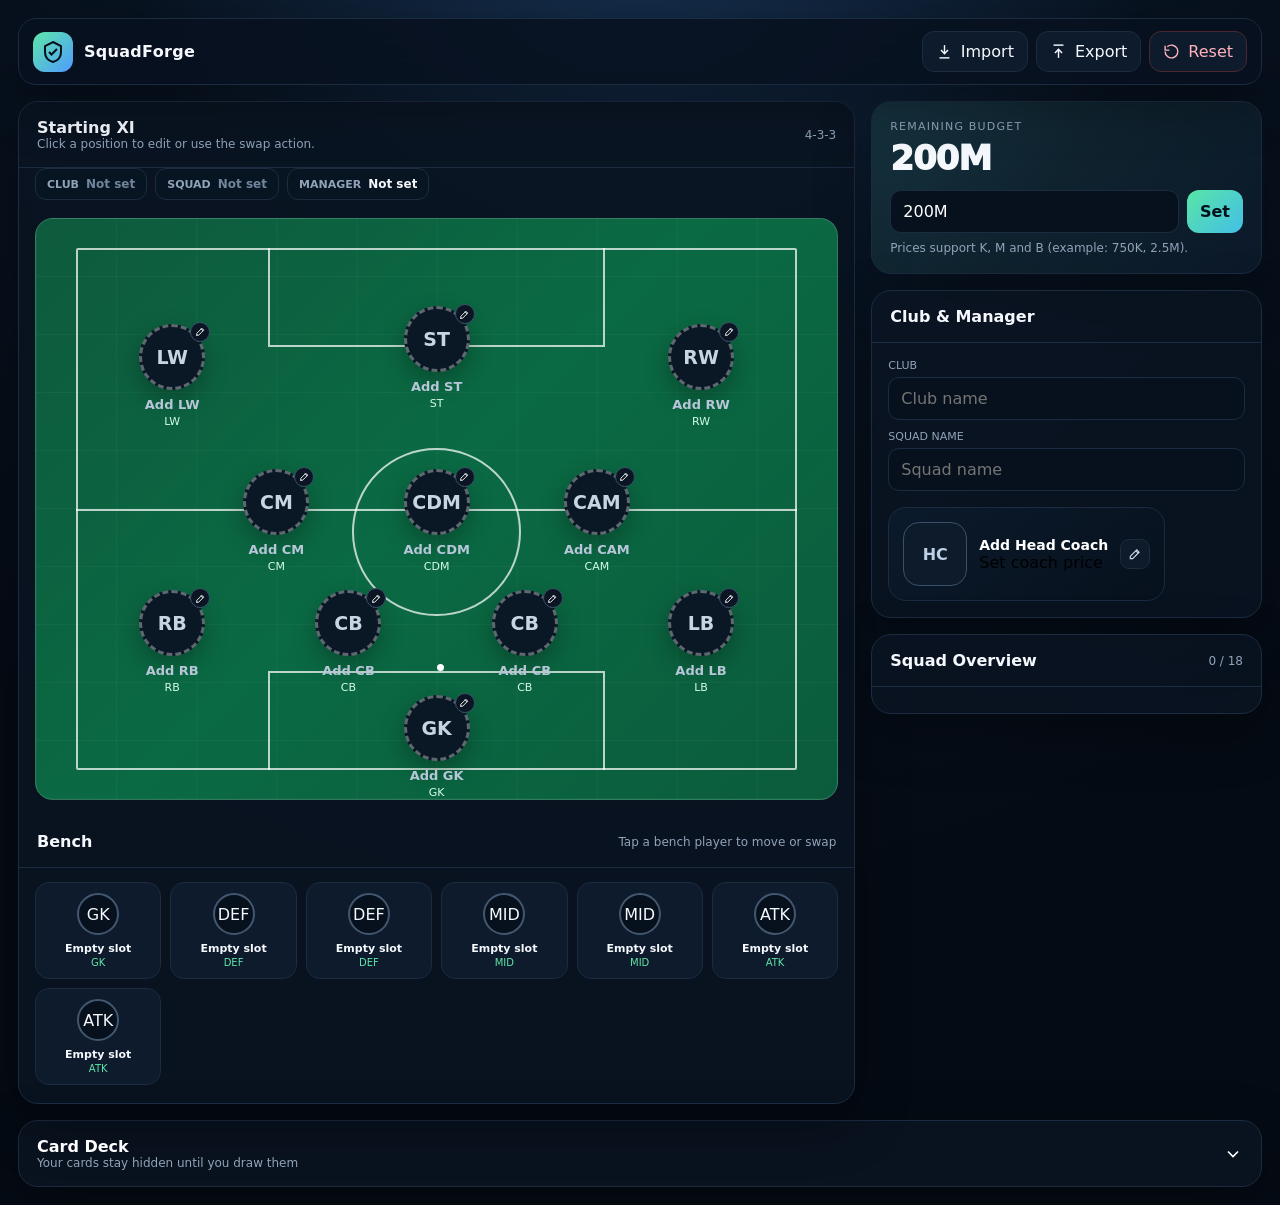
==== commit f8b4bc02: "Change manager name color to white in index.html" ====
--- a/index.html
+++ b/index.html
@@ -97,7 +97,7 @@
     .manager-card:hover{transform:translateY(-2px);border-color:#355271}
     .manager-avatar{width:64px;height:64px;border-radius:16px;overflow:hidden;background:#0d1b2b;border:1px solid #3a5069;display:grid;place-items:center;font-weight:900;color:#bcd0e5}
     .manager-avatar img{width:100%;height:100%;object-fit:cover}
-    .manager-name{font-weight:900;font-size:14px}.manager-price{font-size:11px;color:var(--accent);margin-top:4px}.manager-empty{color:var(--muted);font-size:12px}
+    .manager-name{font-weight:900;font-size:14px;color:#fff}
     .deck-summary{display:flex;align-items:center;gap:8px;flex-wrap:wrap;padding:0 16px 12px}.count-pill{background:#07111d;border:1px solid var(--line);border-radius:999px;padding:7px 10px;font-size:11px;font-weight:850;color:#dce8f4}
     .hidden-cards{display:grid;grid-template-columns:repeat(8,1fr);gap:8px;padding:0 16px 16px}.hidden-card{aspect-ratio:1/1.12;border:1px solid #2a4058;background:linear-gradient(145deg,#102137,#081321);border-radius:14px;color:#8fa6bd;font-weight:900;font-size:12px;display:grid;place-items:center;transition:.22s;position:relative;overflow:hidden}.hidden-card:before{content:'?';position:absolute;font-size:42px;color:rgba(94,230,168,.08)}.hidden-card span{position:relative}.hidden-card:hover{transform:translateY(-3px) rotate(-1deg);border-color:#4b6f91;color:#e9f5ff}.hidden-card:active{transform:scale(.96)}
     .used-list{display:grid;gap:7px;padding:0 16px 16px}.used-row{display:grid;grid-template-columns:1fr auto;gap:9px;align-items:center;background:#07111d;border:1px solid var(--line);padding:9px 10px;border-radius:12px}.used-row b{font-size:12px}.used-row span{display:block;color:var(--muted);font-size:10px;margin-top:2px}
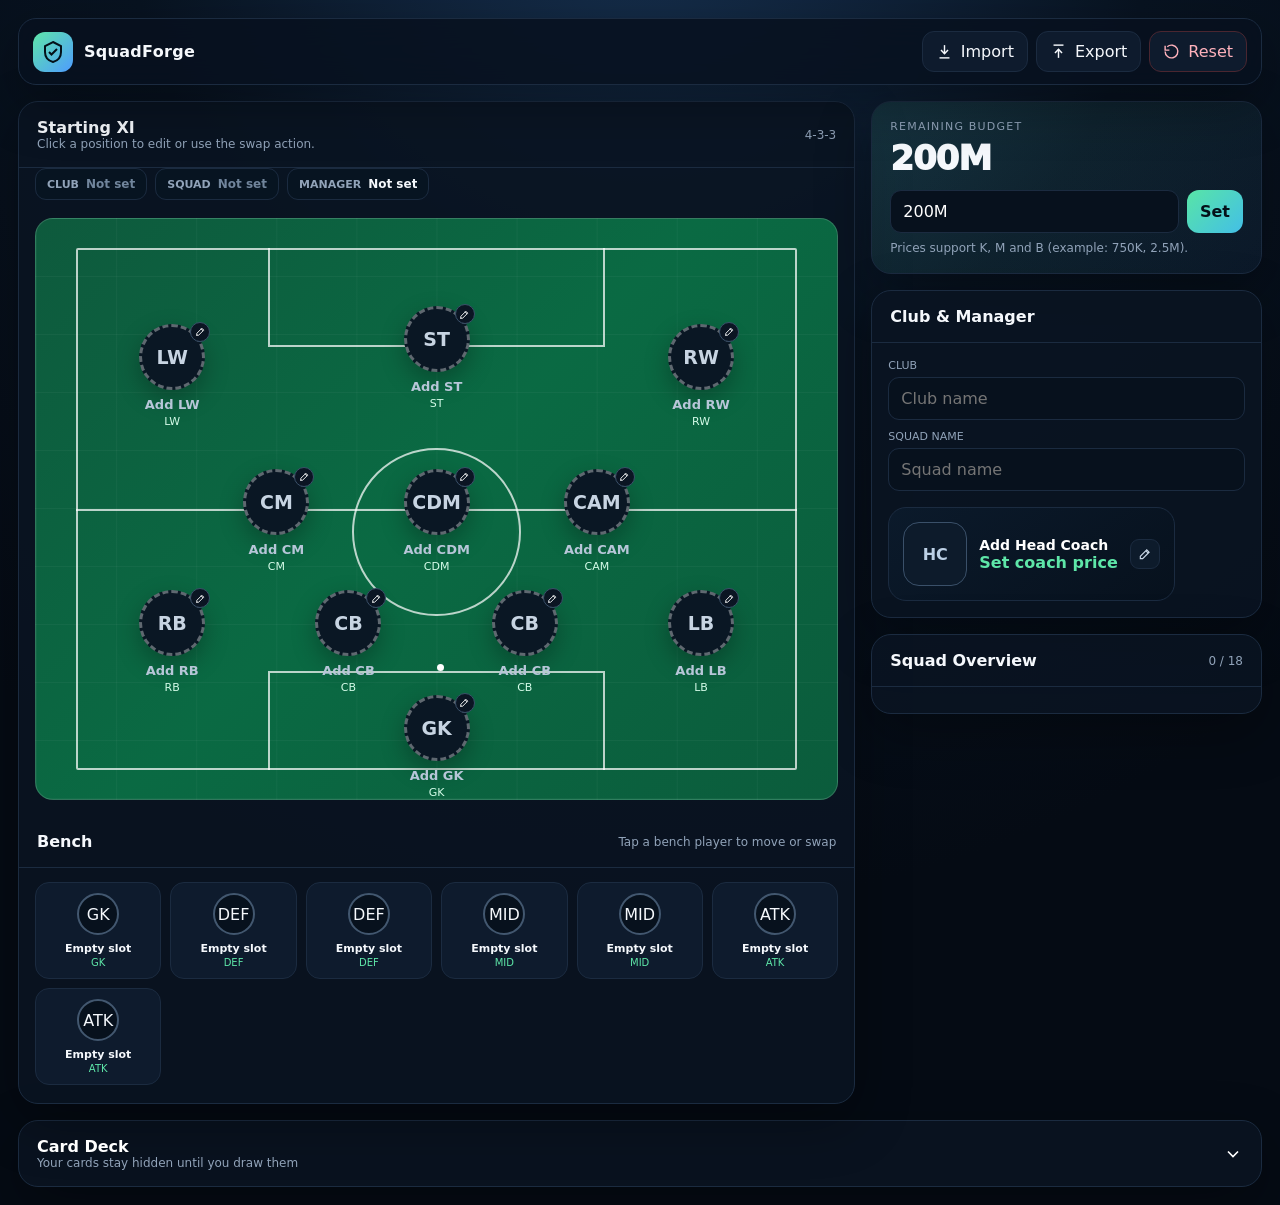
==== commit 2670ea6a: "Add manager-price and manager-empty styles" ====
--- a/index.html
+++ b/index.html
@@ -97,7 +97,7 @@
     .manager-card:hover{transform:translateY(-2px);border-color:#355271}
     .manager-avatar{width:64px;height:64px;border-radius:16px;overflow:hidden;background:#0d1b2b;border:1px solid #3a5069;display:grid;place-items:center;font-weight:900;color:#bcd0e5}
     .manager-avatar img{width:100%;height:100%;object-fit:cover}
-    .manager-name{font-weight:900;font-size:14px;color:#fff}
+    .manager-name{font-weight:900;font-size:14px;color:#fff}.manager-price{color:#5ee6a8;font-weight:800}.manager-empty{color:var(--muted);font-size:12px}
     .deck-summary{display:flex;align-items:center;gap:8px;flex-wrap:wrap;padding:0 16px 12px}.count-pill{background:#07111d;border:1px solid var(--line);border-radius:999px;padding:7px 10px;font-size:11px;font-weight:850;color:#dce8f4}
     .hidden-cards{display:grid;grid-template-columns:repeat(8,1fr);gap:8px;padding:0 16px 16px}.hidden-card{aspect-ratio:1/1.12;border:1px solid #2a4058;background:linear-gradient(145deg,#102137,#081321);border-radius:14px;color:#8fa6bd;font-weight:900;font-size:12px;display:grid;place-items:center;transition:.22s;position:relative;overflow:hidden}.hidden-card:before{content:'?';position:absolute;font-size:42px;color:rgba(94,230,168,.08)}.hidden-card span{position:relative}.hidden-card:hover{transform:translateY(-3px) rotate(-1deg);border-color:#4b6f91;color:#e9f5ff}.hidden-card:active{transform:scale(.96)}
     .used-list{display:grid;gap:7px;padding:0 16px 16px}.used-row{display:grid;grid-template-columns:1fr auto;gap:9px;align-items:center;background:#07111d;border:1px solid var(--line);padding:9px 10px;border-radius:12px}.used-row b{font-size:12px}.used-row span{display:block;color:var(--muted);font-size:10px;margin-top:2px}
